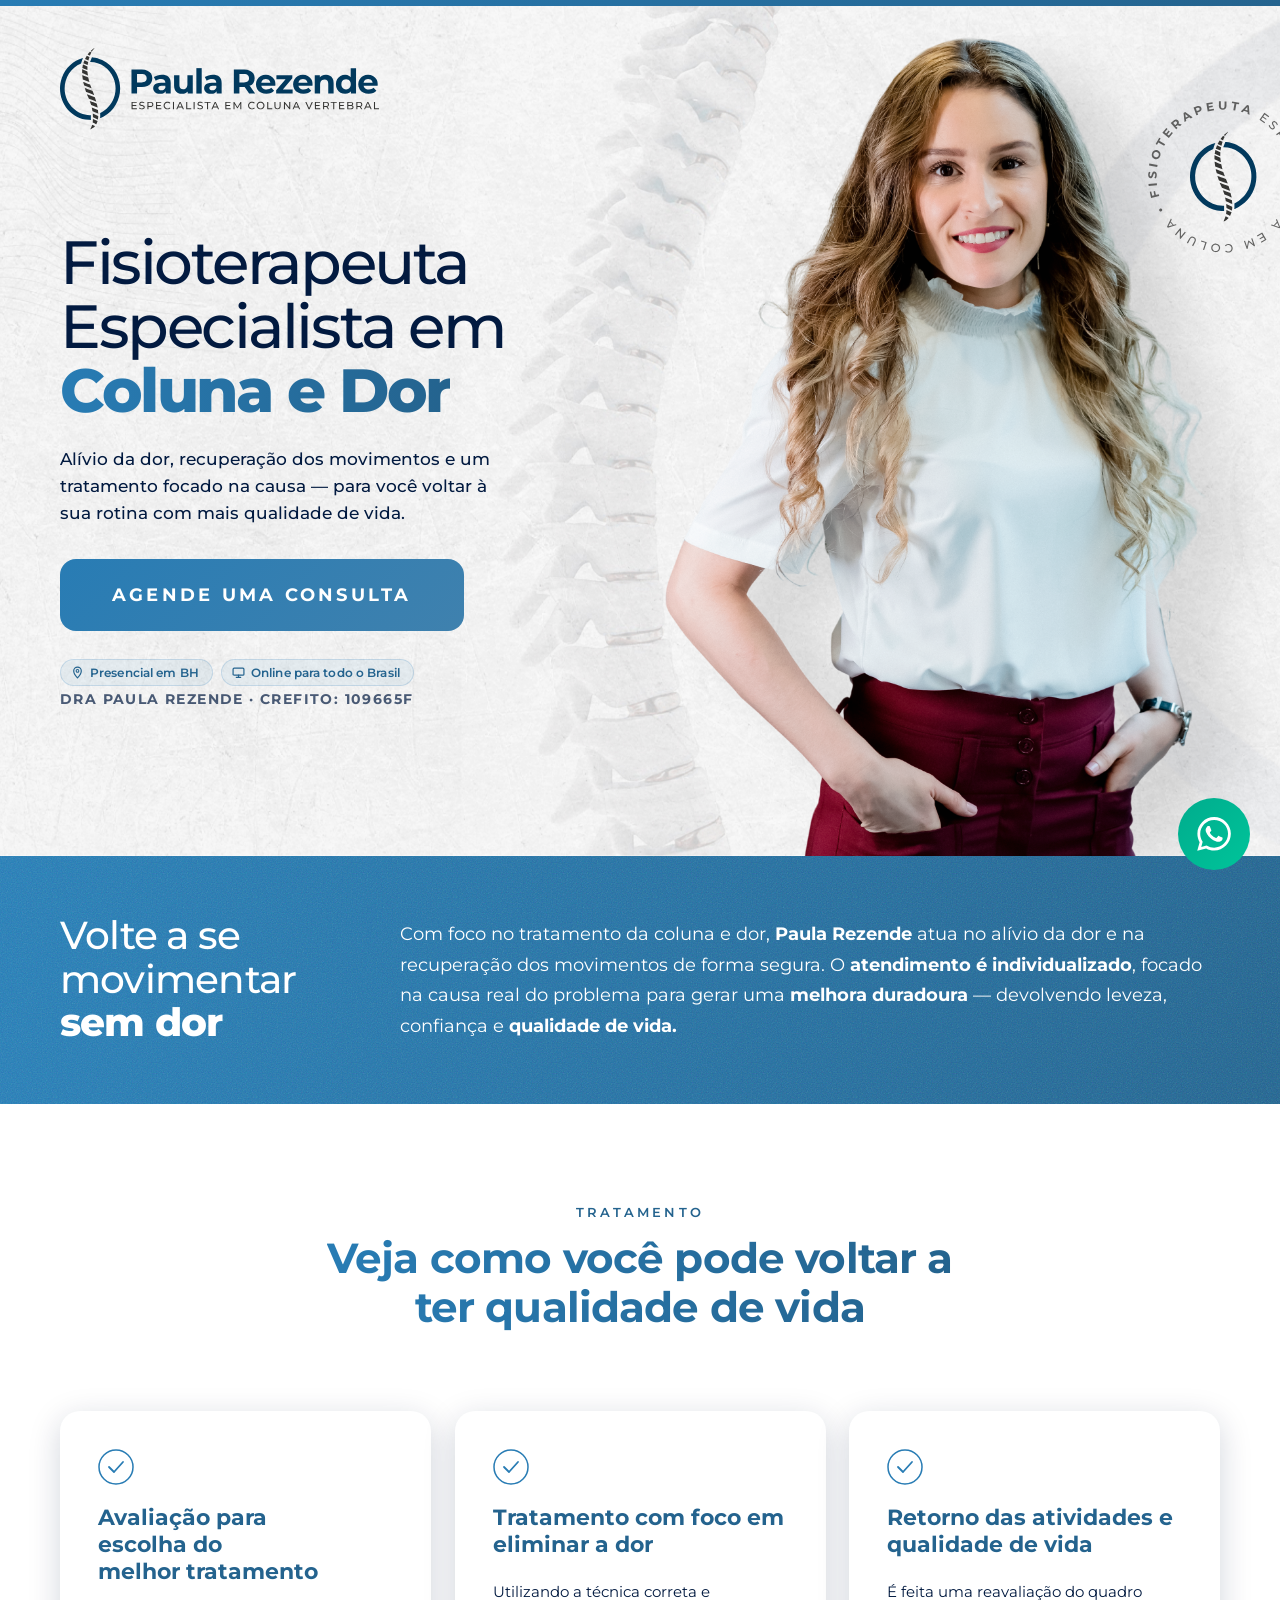
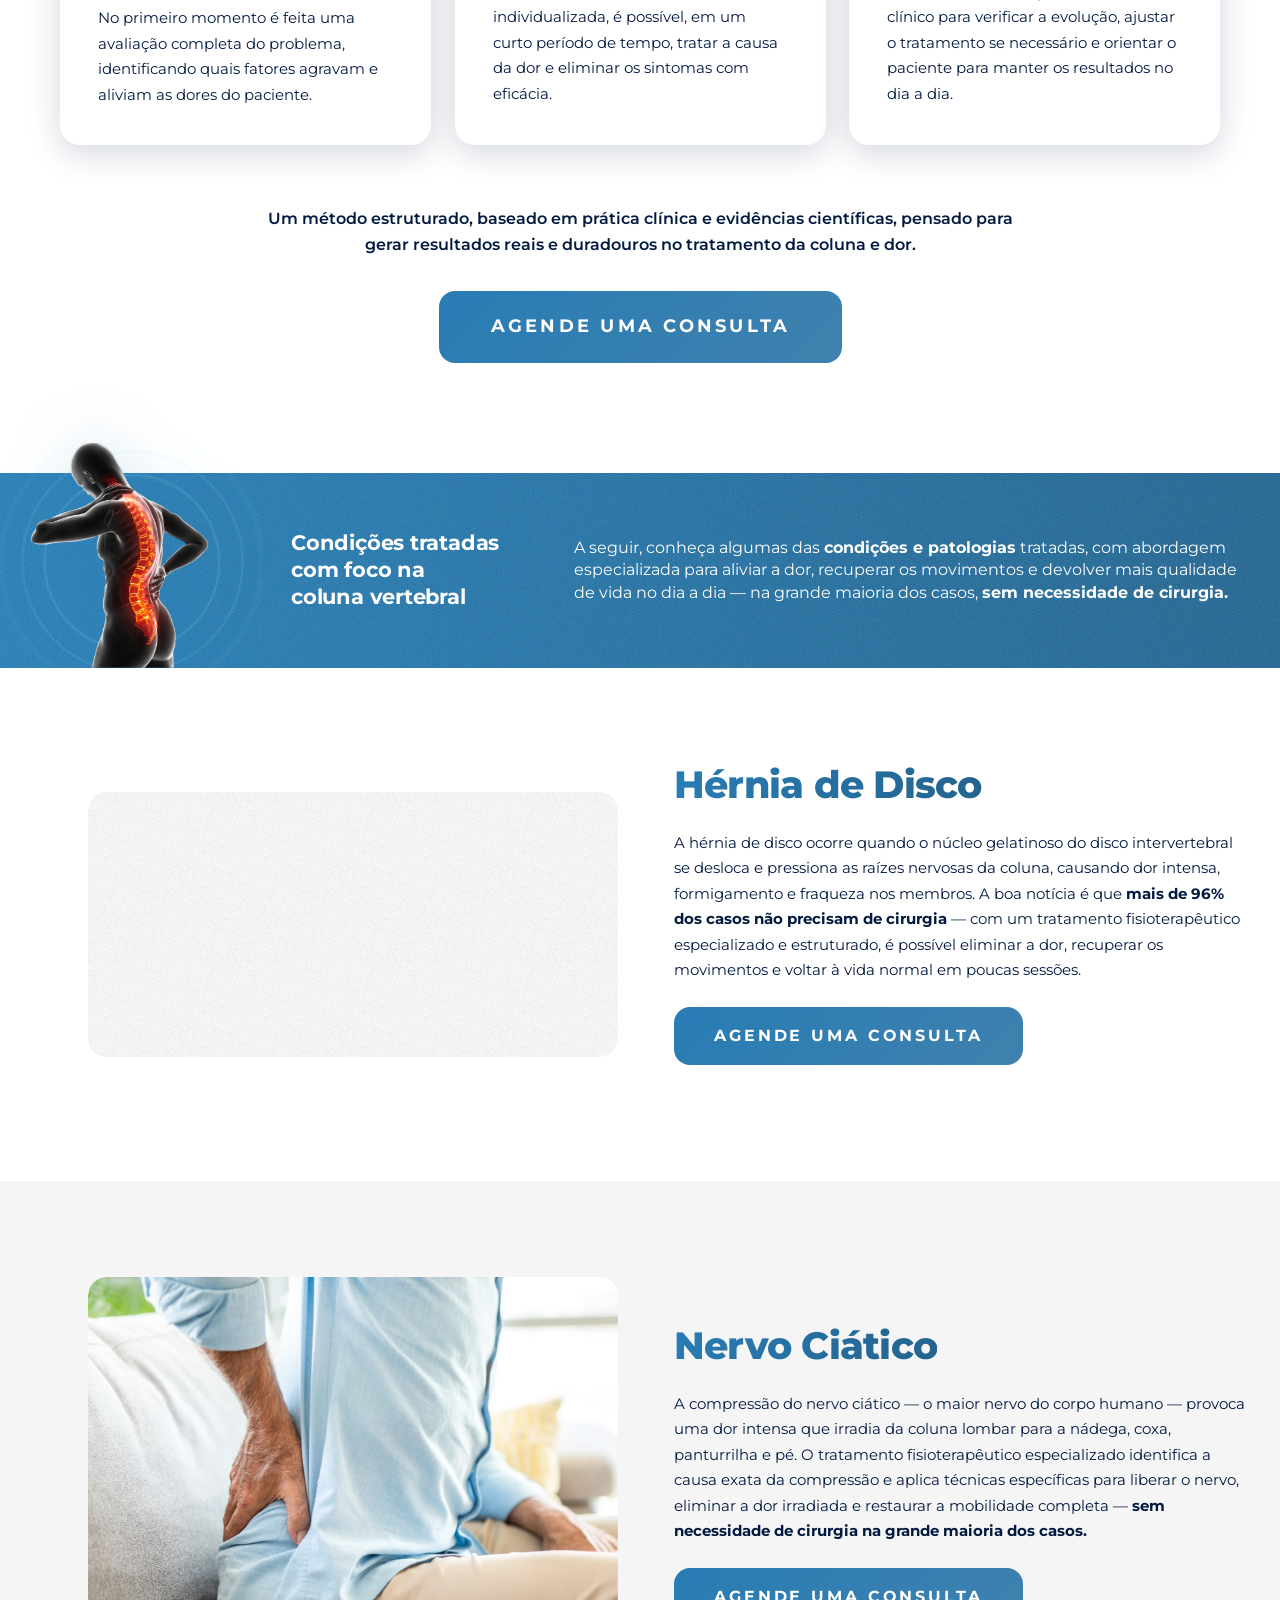
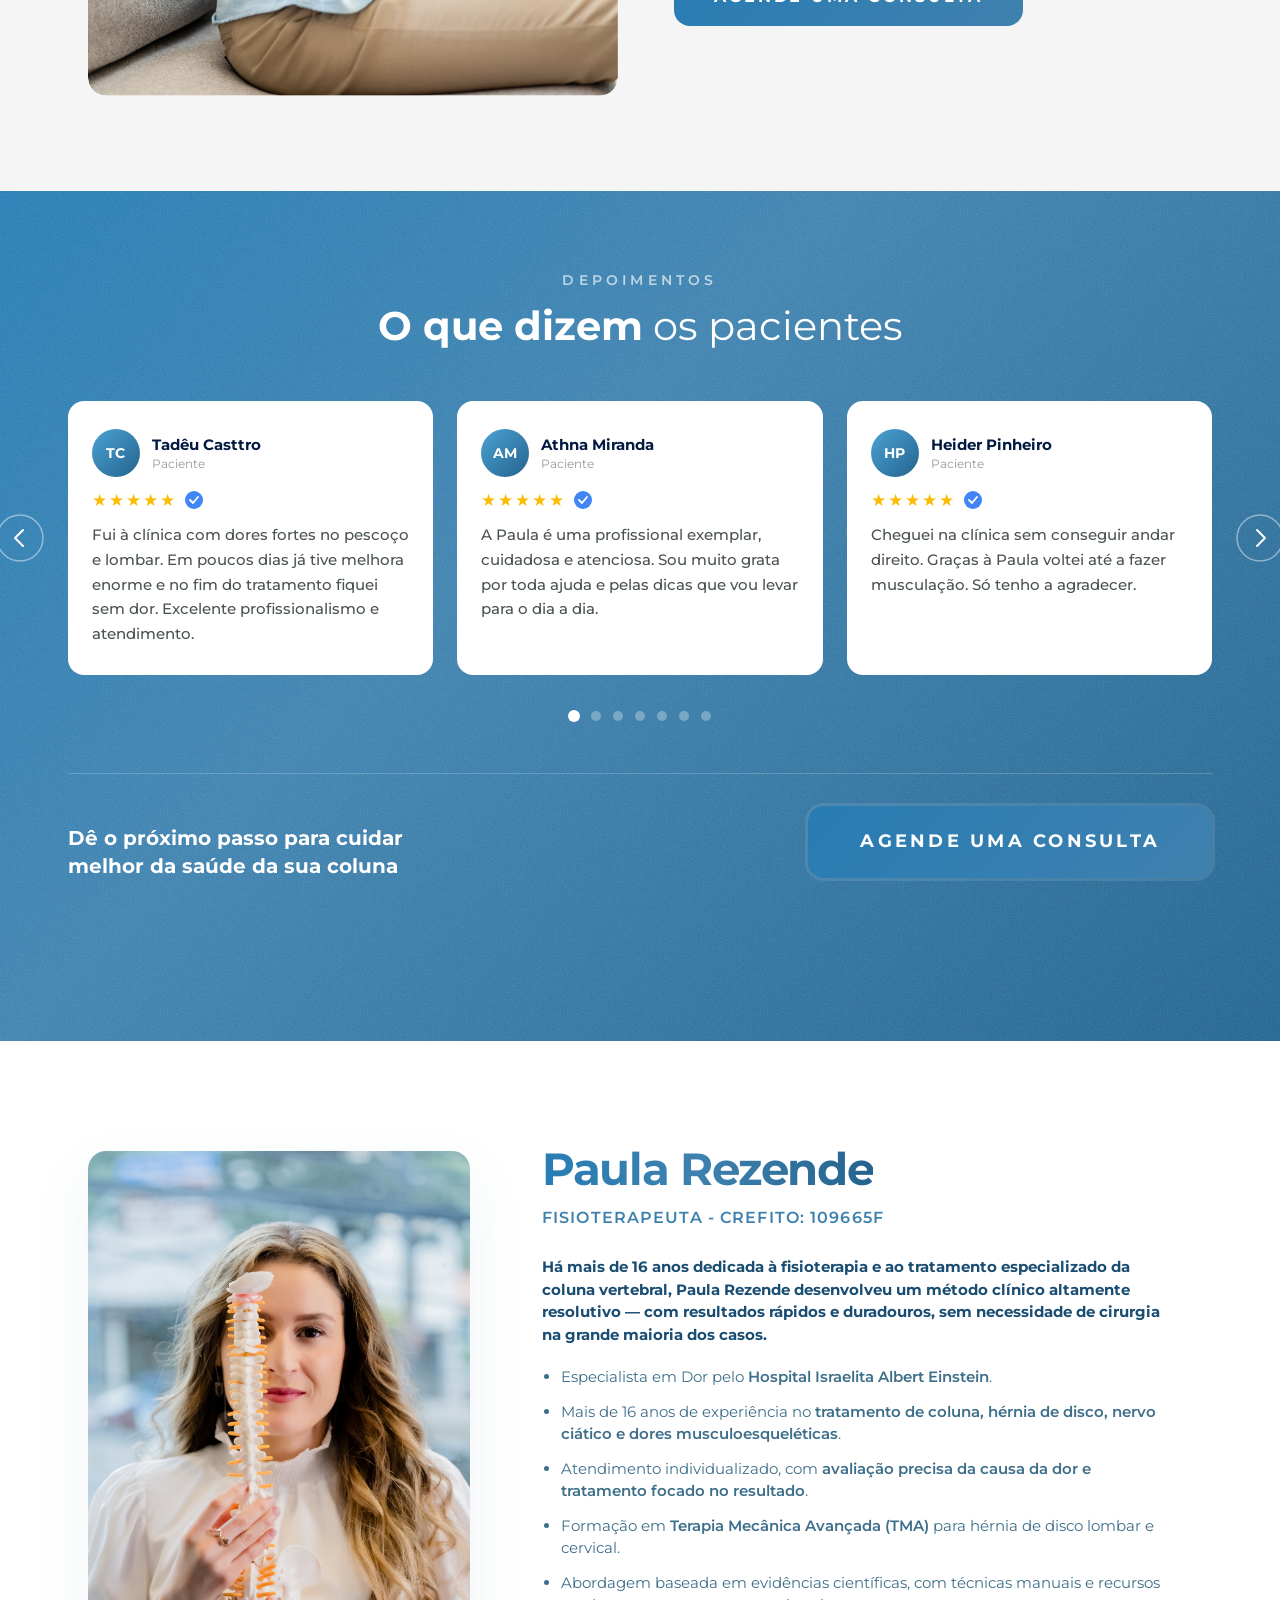
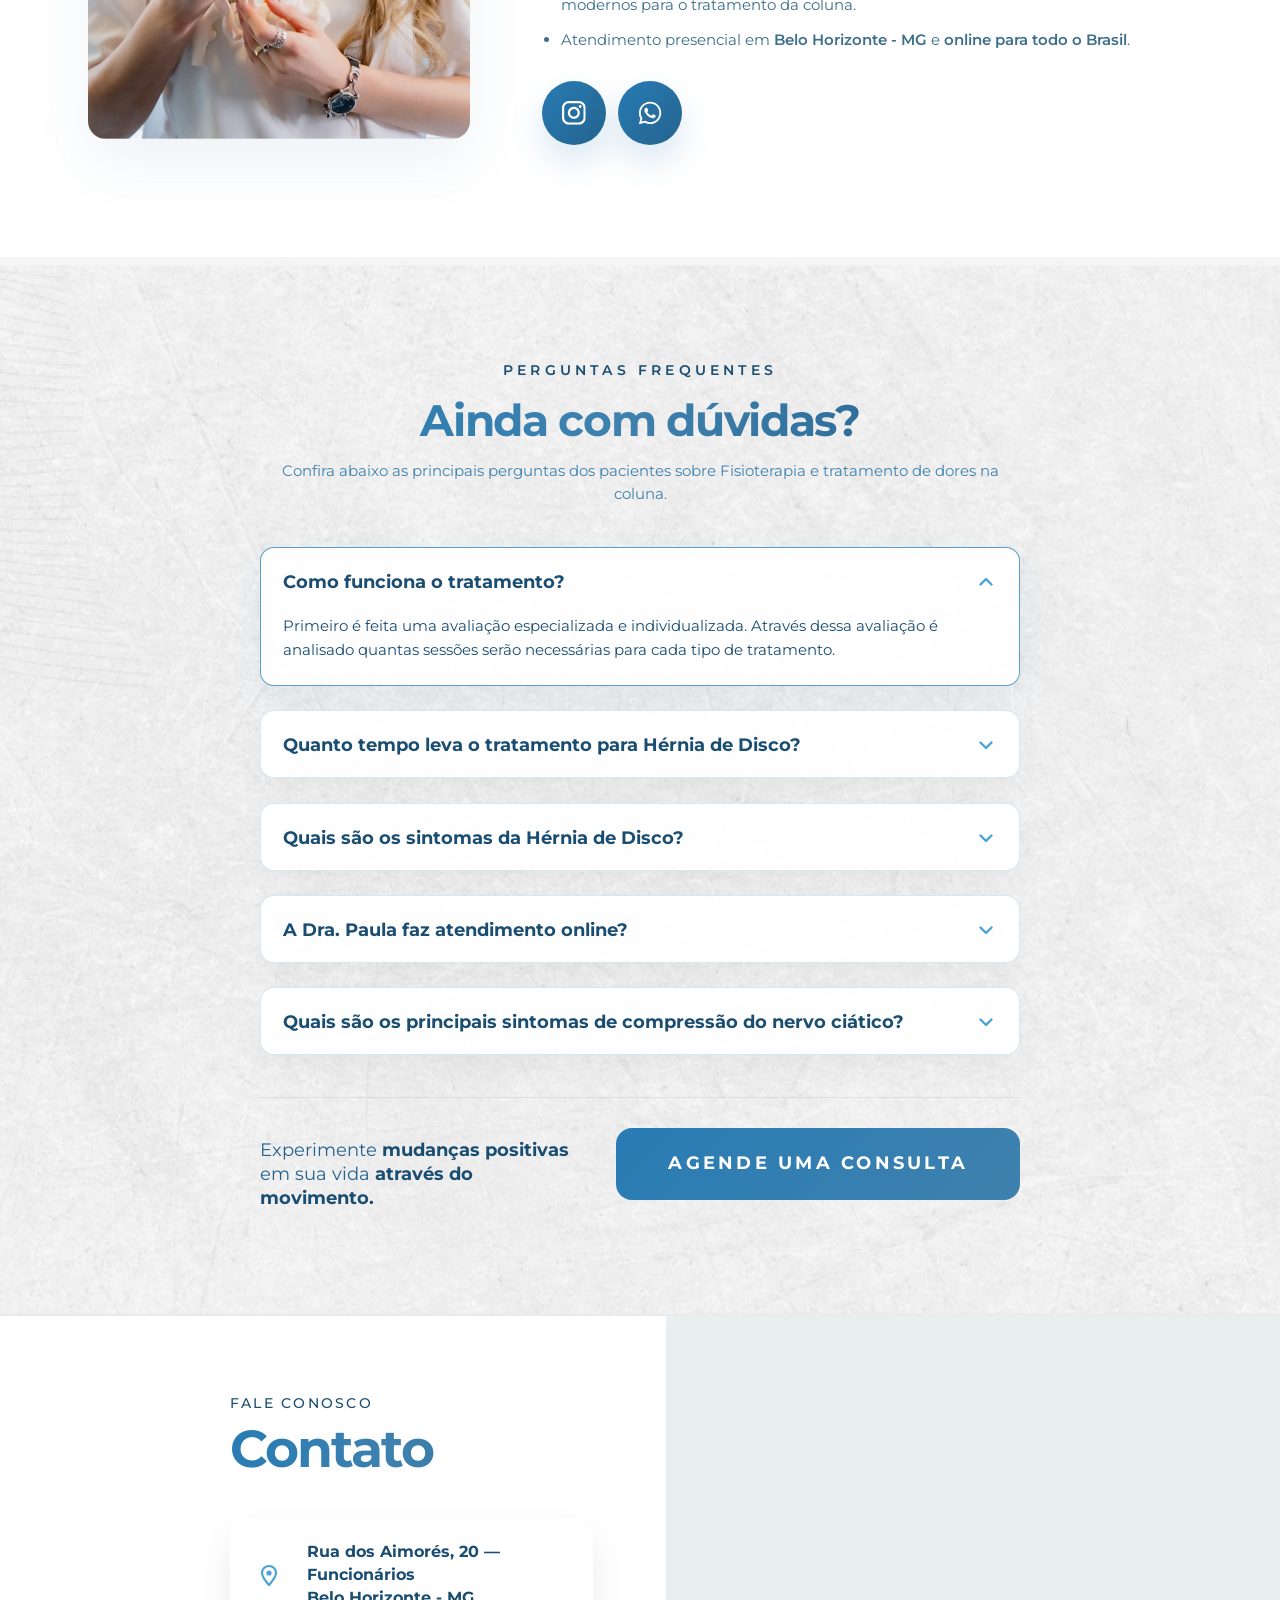
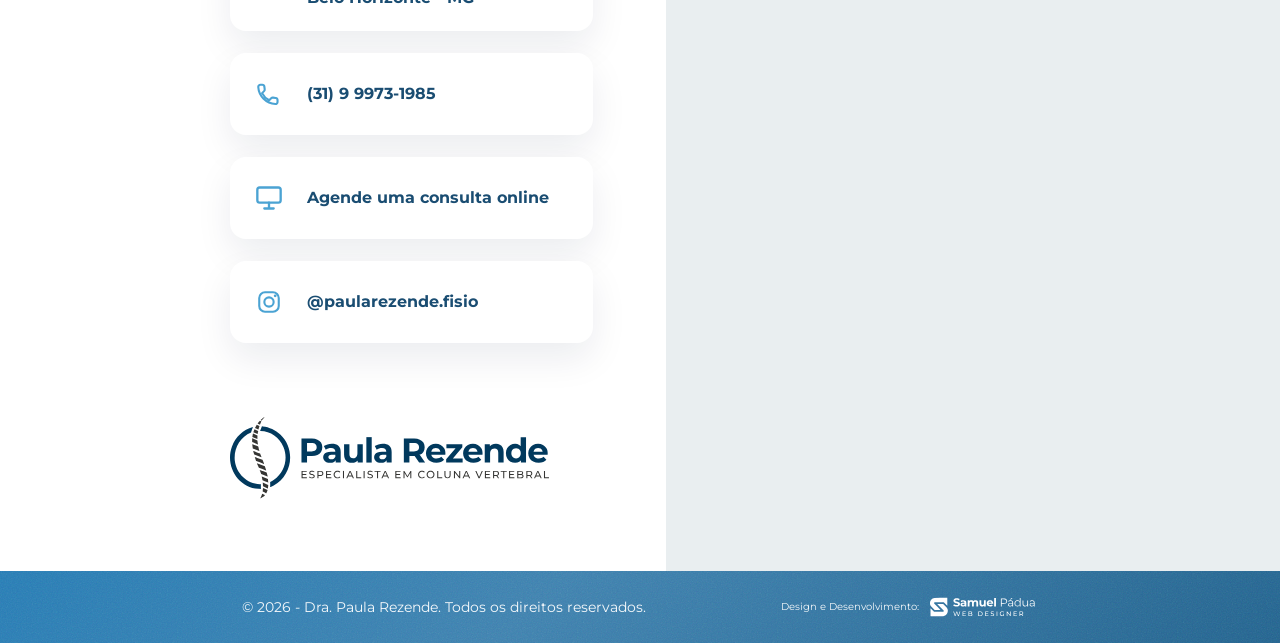
==== index.html @ fb28f723 "content: renomeia card de contato online Co-Authored-By: Claude Sonnet 4.6 <noreply@anthropic.com>" ====
<!DOCTYPE html>
<html lang="pt-BR">
<head>
  <meta charset="UTF-8">
  <meta name="viewport" content="width=device-width, initial-scale=1.0">
  <title>Fisioterapeuta em Belo Horizonte - MG | Especialista em Coluna e Dor</title>
  <meta name="description" content="Fisioterapeuta em Belo Horizonte - MG especializada no tratamento de coluna e dor. Atendimento individualizado para aliviar a dor, recuperar os movimentos e melhorar a qualidade de vida.">
  <meta name="robots" content="index,follow">
  <meta property="og:locale" content="pt_BR">
  <meta property="og:type" content="website">
  <meta property="og:site_name" content="Dra. Paula Rezende">
  <meta property="og:title" content="Dra. Paula Rezende — Fisioterapeuta especializada em Coluna e Dor em Belo Horizonte">
  <meta property="og:description" content="Fisioterapeuta em Belo Horizonte - MG especializada no tratamento de coluna e dor. Atendimento individualizado para aliviar a dor e recuperar os movimentos.">
  <meta name="twitter:card" content="summary_large_image">
  <meta name="twitter:title" content="Fisioterapeuta em Belo Horizonte - MG | Especialista em Coluna e Dor">
  <meta name="twitter:description" content="Fisioterapeuta em Belo Horizonte - MG especializada no tratamento de coluna e dor. Atendimento individualizado para aliviar a dor e recuperar os movimentos.">
  <script type="application/ld+json">
    {
      "@context": "https://schema.org",
      "@graph": [
        {
          "@type": "MedicalBusiness",
          "@id": "#business",
          "name": "Dra. Paula Rezende — Fisioterapia em Belo Horizonte",
          "telephone": "+55-31-9-9973-1985",
          "priceRange": "$$",
          "address": {
            "@type": "PostalAddress",
            "streetAddress": "Rua dos Aimorés, 20",
            "addressLocality": "Belo Horizonte",
            "addressRegion": "MG",
            "addressCountry": "BR"
          },
          "sameAs": [
            "https://www.instagram.com/paularezende.fisio/"
          ]
        },
        {
          "@type": "Physician",
          "@id": "#physician",
          "name": "Dra. Paula Rezende",
          "medicalSpecialty": "Physiotherapy",
          "description": "Fisioterapeuta em Belo Horizonte - MG especializada no tratamento de coluna e dor, hérnia de disco, nervo ciático e dores musculoesqueléticas.",
          "identifier": {
            "@type": "PropertyValue",
            "propertyID": "CREFITO",
            "value": "109665F"
          },
          "worksFor": {
            "@id": "#business"
          }
        },
        {
          "@type": "FAQPage",
          "@id": "#faq",
          "mainEntity": [
            {
              "@type": "Question",
              "name": "Hérnia de disco precisa de cirurgia?",
              "acceptedAnswer": {
                "@type": "Answer",
                "text": "A grande maioria dos casos de hérnia de disco pode ser tratada com fisioterapia especializada e exercícios ativos, devolvendo funcionalidade e qualidade de vida."
              }
            },
            {
              "@type": "Question",
              "name": "Quanto tempo leva o tratamento de Fisioterapia?",
              "acceptedAnswer": {
                "@type": "Answer",
                "text": "O tempo varia de acordo com a intensidade da dor, o tempo de evolução do problema e a resposta individual de cada paciente. Em muitos casos, já nas primeiras sessões é possível notar melhora dos sintomas e dos movimentos."
              }
            },
            {
              "@type": "Question",
              "name": "A fisioterapia tem respaldo científico?",
              "acceptedAnswer": {
                "@type": "Answer",
                "text": "Sim. A fisioterapia é uma profissão de saúde regulamentada e reconhecida pelo Conselho Federal de Fisioterapia e Terapia Ocupacional (COFFITO), com ampla base científica para o tratamento de dores musculoesqueléticas, especialmente da coluna vertebral."
              }
            }
          ]
        }
      ]
    }
  </script>
  <link rel="icon" type="image/svg+xml" href="stamp-iso.svg">
  <link rel="preconnect" href="https://fonts.googleapis.com">
  <link rel="preconnect" href="https://fonts.gstatic.com" crossorigin>
  <link href="https://fonts.googleapis.com/css2?family=Montserrat:wght@400;500;600;700;800&display=swap" rel="stylesheet">
  <link rel="stylesheet" href="style.css">
</head>
<body>

  <!-- Borda superior gradiente -->
  <div class="top-bar"></div>

  <!-- ======================== HERO ======================== -->
  <section class="hero">
    <div class="hero-bg"></div>

    <div class="hero-inner">
      <!-- Logo -->
      <header class="hero-header">
        <img src="logo.svg" class="logo" alt="Dra. Paula Rezende Fisioterapeuta">
      </header>

      <!-- Conteúdo principal -->
      <div class="hero-content">

        <!-- Coluna esquerda: texto + CTA -->
        <div class="hero-left">
          <h1>
            Fisioterapeuta<br>
            Especialista em<br>
            <span class="gradient-text">Coluna e Dor</span>
          </h1>

          <p class="subtext">
            Alívio da dor, recuperação dos movimentos e um tratamento focado na causa — para você voltar à sua rotina com mais qualidade de vida.
          </p>

          <a href="https://wa.me/5531999731985" class="btn-cta" target="_blank" rel="noopener">
            Agende uma Consulta
          </a>

          <div class="hero-online-tag">
            <span class="hero-online-pill">
              <svg width="13" height="13" viewBox="0 0 24 24" fill="none" aria-hidden="true"><path d="M12 2C8.13 2 5 5.13 5 9c0 5.25 7 13 7 13s7-7.75 7-13c0-3.87-3.13-7-7-7z" stroke="currentColor" stroke-width="2.2" stroke-linejoin="round"/><circle cx="12" cy="9" r="2.5" stroke="currentColor" stroke-width="2"/></svg>
              Presencial em BH
            </span>
            <span class="hero-online-pill">
              <svg width="13" height="13" viewBox="0 0 24 24" fill="none" aria-hidden="true"><rect x="2" y="4" width="20" height="13" rx="2" stroke="currentColor" stroke-width="2.2"/><path d="M8 21h8M12 17v4" stroke="currentColor" stroke-width="2.2" stroke-linecap="round"/></svg>
              Online para todo o Brasil
            </span>
          </div>

          <p class="crefito">DRA PAULA REZENDE &middot; CREFITO: 109665F</p>
        </div>

        <!-- Coluna direita: foto -->
        <div class="hero-right">
          <div class="stamp-wrapper">
            <img src="stamp-txt.svg" class="stamp-txt" alt="">
            <img src="stamp-iso.svg" class="stamp-iso" alt="">
          </div>
          <img src="drapaula.png" class="doctor-img" alt="Dra. Paula Rezende">
        </div>

      </div>
    </div>
  </section>
  <!-- ======================== /HERO ======================== -->

  <!-- ======================== INTRO BLOCK ======================== -->
  <section class="intro-block">
    <div class="intro-inner">

      <div class="intro-left">
        <h2>Volte a se movimentar <strong>sem dor</strong></h2>
      </div>

      <div class="intro-right">
        <p>
          Com foco no tratamento da coluna e dor, <strong>Paula Rezende</strong> atua no alívio da dor e na recuperação dos movimentos de forma segura. O <strong>atendimento é individualizado</strong>, focado na causa real do problema para gerar uma <strong>melhora duradoura</strong> — devolvendo leveza, confiança e <strong>qualidade de vida.</strong>
        </p>
      </div>

    </div>
  </section>
  <!-- ======================== /INTRO BLOCK ======================== -->

  <!-- ======================== TREATMENT BLOCK ======================== -->
  <section class="treatment-block">
    <div class="treatment-inner">

      <div class="treatment-header">
        <span class="tagline">Tratamento</span>
        <h2 class="treatment-title">Veja como você pode voltar a<br>ter qualidade de vida</h2>
      </div>

      <div class="cards-grid">

        <div class="card">
          <div class="card-icon">
            <svg width="36" height="36" viewBox="0 0 36 36" fill="none" xmlns="http://www.w3.org/2000/svg">
              <circle cx="18" cy="18" r="17" stroke="#287CB4" stroke-width="1.5"/>
              <path d="M11 18l5 5 9-10" stroke="#287CB4" stroke-width="1.8" stroke-linecap="round" stroke-linejoin="round"/>
            </svg>
          </div>
          <h3>Avaliação para escolha do<br>melhor tratamento</h3>
          <p>No primeiro momento é feita uma avaliação completa do problema, identificando quais fatores agravam e aliviam as dores do paciente.</p>
        </div>

        <div class="card">
          <div class="card-icon">
            <svg width="36" height="36" viewBox="0 0 36 36" fill="none" xmlns="http://www.w3.org/2000/svg">
              <circle cx="18" cy="18" r="17" stroke="#287CB4" stroke-width="1.5"/>
              <path d="M11 18l5 5 9-10" stroke="#287CB4" stroke-width="1.8" stroke-linecap="round" stroke-linejoin="round"/>
            </svg>
          </div>
          <h3>Tratamento com foco em<br>eliminar a dor</h3>
          <p>Utilizando a técnica correta e individualizada, é possível, em um curto período de tempo, tratar a causa da dor e eliminar os sintomas com eficácia.</p>
        </div>

        <div class="card">
          <div class="card-icon">
            <svg width="36" height="36" viewBox="0 0 36 36" fill="none" xmlns="http://www.w3.org/2000/svg">
              <circle cx="18" cy="18" r="17" stroke="#287CB4" stroke-width="1.5"/>
              <path d="M11 18l5 5 9-10" stroke="#287CB4" stroke-width="1.8" stroke-linecap="round" stroke-linejoin="round"/>
            </svg>
          </div>
          <h3>Retorno das atividades e<br>qualidade de vida</h3>
          <p>É feita uma reavaliação do quadro clínico para verificar a evolução, ajustar o tratamento se necessário e orientar o paciente para manter os resultados no dia a dia.</p>
        </div>

      </div>

      <div class="treatment-footer">
        <p>Um método estruturado, baseado em prática clínica e evidências científicas, pensado para<br>gerar resultados reais e duradouros no tratamento da coluna e dor.</p>
        <a href="https://wa.me/5531999731985" class="btn-cta btn-cta--center" target="_blank" rel="noopener">
          Agende uma Consulta
        </a>
      </div>

    </div>
  </section>
  <!-- ======================== /TREATMENT BLOCK ======================== -->

  <!-- ======================== PROBLEMS BLOCK ======================== -->
  <section class="problems-block">
    <div class="problems-grain"></div>

    <div class="problems-inner">
      <div class="problems-img-col">
        <img src="img1.png" class="problems-img" alt="Coluna vertebral com dor">
      </div>

      <h2 class="problems-headline">Condições tratadas<br>com foco na<br>coluna vertebral</h2>

      <p class="problems-body">A seguir, conheça algumas das <strong>condições e patologias</strong> tratadas, com abordagem especializada para aliviar a dor, recuperar os movimentos e devolver mais qualidade de vida no dia a dia — na grande maioria dos casos, <strong>sem necessidade de cirurgia.</strong></p>
    </div>
  </section>
  <!-- ======================== /PROBLEMS BLOCK ======================== -->

  <!-- ======================== HÉRNIA DE DISCO BLOCK ======================== -->
  <section class="condition-block">
    <div class="condition-inner">

      <div class="condition-media condition-media--video">
        <video autoplay muted loop playsinline>
          <source src="hernia.mp4" type="video/mp4">
        </video>
      </div>

      <div class="condition-text">
        <h2 class="condition-title"><strong>Hérnia de Disco</strong></h2>
        <p class="condition-body">A hérnia de disco ocorre quando o núcleo gelatinoso do disco intervertebral se desloca e pressiona as raízes nervosas da coluna, causando dor intensa, formigamento e fraqueza nos membros. A boa notícia é que <strong>mais de 96% dos casos não precisam de cirurgia</strong> — com um tratamento fisioterapêutico especializado e estruturado, é possível eliminar a dor, recuperar os movimentos e voltar à vida normal em poucas sessões.</p>
        <a href="https://wa.me/5531999731985" class="btn-cta" target="_blank" rel="noopener">
          Agende uma Consulta
        </a>
      </div>

    </div>
  </section>
  <!-- ======================== /HÉRNIA DE DISCO BLOCK ======================== -->

  <!-- ======================== NERVO CIÁTICO BLOCK ======================== -->
  <section class="condition-block condition-block--gray">
    <div class="condition-inner">

      <div class="condition-media">
        <img src="ciatico.jpg" class="condition-img" alt="Dor no nervo ciático">
      </div>

      <div class="condition-text">
        <h2 class="condition-title"><strong>Nervo Ciático</strong></h2>
        <p class="condition-body">A compressão do nervo ciático — o maior nervo do corpo humano — provoca uma dor intensa que irradia da coluna lombar para a nádega, coxa, panturrilha e pé. O tratamento fisioterapêutico especializado identifica a causa exata da compressão e aplica técnicas específicas para liberar o nervo, eliminar a dor irradiada e restaurar a mobilidade completa — <strong>sem necessidade de cirurgia na grande maioria dos casos.</strong></p>
        <a href="https://wa.me/5531999731985" class="btn-cta" target="_blank" rel="noopener">
          Agende uma Consulta
        </a>
      </div>

    </div>
  </section>
  <!-- ======================== /NERVO CIÁTICO BLOCK ======================== -->

  <!-- ======================== REVIEWS BLOCK ======================== -->
  <section class="reviews-block">
    <div class="reviews-grain"></div>
    <div class="reviews-inner">

      <div class="reviews-header">
        <span class="reviews-tagline">Depoimentos</span>
        <h2 class="reviews-title"><strong>O que dizem</strong> os pacientes</h2>
      </div>

      <div class="reviews-carousel">
        <button class="carousel-btn carousel-btn--prev" aria-label="Anterior">
          <svg width="48" height="48" viewBox="0 0 48 48" fill="none" xmlns="http://www.w3.org/2000/svg">
            <circle cx="24" cy="24" r="23" stroke="rgba(255,255,255,0.45)" stroke-width="1.5"/>
            <path d="M27 16l-8 8 8 8" stroke="white" stroke-width="2" stroke-linecap="round" stroke-linejoin="round"/>
          </svg>
        </button>

        <div class="carousel-viewport">
          <div class="reviews-track">

            <div class="review-card">
              <div class="rc-header">
                <div class="rc-avatar">TC</div>
                <div class="rc-info">
                  <strong class="rc-name">Tadêu Casttro</strong>
                  <span class="rc-count">Paciente</span>
                </div>
              </div>
              <div class="rc-stars">
                <span class="rc-stars-icons">★★★★★</span>
                <span class="rc-badge"><svg width="10" height="8" viewBox="0 0 10 8" fill="none"><path d="M1 4l3 3 5-6" stroke="white" stroke-width="1.8" stroke-linecap="round" stroke-linejoin="round"/></svg></span>
              </div>
              <p class="rc-text">Fui à clínica com dores fortes no pescoço e lombar. Em poucos dias já tive melhora enorme e no fim do tratamento fiquei sem dor. Excelente profissionalismo e atendimento.</p>
            </div>

            <div class="review-card">
              <div class="rc-header">
                <div class="rc-avatar">AM</div>
                <div class="rc-info">
                  <strong class="rc-name">Athna Miranda</strong>
                  <span class="rc-count">Paciente</span>
                </div>
              </div>
              <div class="rc-stars">
                <span class="rc-stars-icons">★★★★★</span>
                <span class="rc-badge"><svg width="10" height="8" viewBox="0 0 10 8" fill="none"><path d="M1 4l3 3 5-6" stroke="white" stroke-width="1.8" stroke-linecap="round" stroke-linejoin="round"/></svg></span>
              </div>
              <p class="rc-text">A Paula é uma profissional exemplar, cuidadosa e atenciosa. Sou muito grata por toda ajuda e pelas dicas que vou levar para o dia a dia.</p>
            </div>

            <div class="review-card">
              <div class="rc-header">
                <div class="rc-avatar">HP</div>
                <div class="rc-info">
                  <strong class="rc-name">Heider Pinheiro</strong>
                  <span class="rc-count">Paciente</span>
                </div>
              </div>
              <div class="rc-stars">
                <span class="rc-stars-icons">★★★★★</span>
                <span class="rc-badge"><svg width="10" height="8" viewBox="0 0 10 8" fill="none"><path d="M1 4l3 3 5-6" stroke="white" stroke-width="1.8" stroke-linecap="round" stroke-linejoin="round"/></svg></span>
              </div>
              <p class="rc-text">Cheguei na clínica sem conseguir andar direito. Graças à Paula voltei até a fazer musculação. Só tenho a agradecer.</p>
            </div>

            <div class="review-card">
              <div class="rc-header">
                <div class="rc-avatar">GG</div>
                <div class="rc-info">
                  <strong class="rc-name">Gustavo Generoso</strong>
                  <span class="rc-count">Paciente</span>
                </div>
              </div>
              <div class="rc-stars">
                <span class="rc-stars-icons">★★★★★</span>
                <span class="rc-badge"><svg width="10" height="8" viewBox="0 0 10 8" fill="none"><path d="M1 4l3 3 5-6" stroke="white" stroke-width="1.8" stroke-linecap="round" stroke-linejoin="round"/></svg></span>
              </div>
              <p class="rc-text">Atendimento super acolhedor e profissionais capacitados. A Paula me ajudou muito quando travei a cervical. Indico de olhos fechados.</p>
            </div>

            <div class="review-card">
              <div class="rc-header">
                <div class="rc-avatar">MS</div>
                <div class="rc-info">
                  <strong class="rc-name">Marcela Swerts</strong>
                  <span class="rc-count">Paciente</span>
                </div>
              </div>
              <div class="rc-stars">
                <span class="rc-stars-icons">★★★★★</span>
                <span class="rc-badge"><svg width="10" height="8" viewBox="0 0 10 8" fill="none"><path d="M1 4l3 3 5-6" stroke="white" stroke-width="1.8" stroke-linecap="round" stroke-linejoin="round"/></svg></span>
              </div>
              <p class="rc-text">Atendimento excelente, clínica equipada e especializada no atendimento para coluna!</p>
            </div>

            <div class="review-card">
              <div class="rc-header">
                <div class="rc-avatar">CB</div>
                <div class="rc-info">
                  <strong class="rc-name">Clarice Borges Matos</strong>
                  <span class="rc-count">Paciente</span>
                </div>
              </div>
              <div class="rc-stars">
                <span class="rc-stars-icons">★★★★★</span>
                <span class="rc-badge"><svg width="10" height="8" viewBox="0 0 10 8" fill="none"><path d="M1 4l3 3 5-6" stroke="white" stroke-width="1.8" stroke-linecap="round" stroke-linejoin="round"/></svg></span>
              </div>
              <p class="rc-text">O Mova Pilates é sensacional! Estrutura impecável e profissionais muito atenciosos e competentes. Recomendo de olhos fechados.</p>
            </div>

            <div class="review-card">
              <div class="rc-header">
                <div class="rc-avatar">SF</div>
                <div class="rc-info">
                  <strong class="rc-name">Sálvio Franco</strong>
                  <span class="rc-count">Paciente</span>
                </div>
              </div>
              <div class="rc-stars">
                <span class="rc-stars-icons">★★★★★</span>
                <span class="rc-badge"><svg width="10" height="8" viewBox="0 0 10 8" fill="none"><path d="M1 4l3 3 5-6" stroke="white" stroke-width="1.8" stroke-linecap="round" stroke-linejoin="round"/></svg></span>
              </div>
              <p class="rc-text">Cheguei lá depois de uma crise aguda de lombalgia e mal conseguia andar. Com duas semanas já estava sem dor.</p>
            </div>

            <div class="review-card">
              <div class="rc-header">
                <div class="rc-avatar">LC</div>
                <div class="rc-info">
                  <strong class="rc-name">Luiza Clara</strong>
                  <span class="rc-count">Paciente</span>
                </div>
              </div>
              <div class="rc-stars">
                <span class="rc-stars-icons">★★★★★</span>
                <span class="rc-badge"><svg width="10" height="8" viewBox="0 0 10 8" fill="none"><path d="M1 4l3 3 5-6" stroke="white" stroke-width="1.8" stroke-linecap="round" stroke-linejoin="round"/></svg></span>
              </div>
              <p class="rc-text">Fui prontamente atendida e já na primeira consulta me senti melhor. As dores diminuíram muito seguindo os exercícios recomendados.</p>
            </div>

            <div class="review-card">
              <div class="rc-header">
                <div class="rc-avatar">SA</div>
                <div class="rc-info">
                  <strong class="rc-name">Silmane Alves</strong>
                  <span class="rc-count">Paciente</span>
                </div>
              </div>
              <div class="rc-stars">
                <span class="rc-stars-icons">★★★★★</span>
                <span class="rc-badge"><svg width="10" height="8" viewBox="0 0 10 8" fill="none"><path d="M1 4l3 3 5-6" stroke="white" stroke-width="1.8" stroke-linecap="round" stroke-linejoin="round"/></svg></span>
              </div>
              <p class="rc-text">Excelente profissional e atendimento de qualidade. Tive melhora significativa da dor no nervo ciático. Muito obrigada Paula!</p>
            </div>

            <div class="review-card">
              <div class="rc-header">
                <div class="rc-avatar">RB</div>
                <div class="rc-info">
                  <strong class="rc-name">Rômulo Barros Pinheiro</strong>
                  <span class="rc-count">Paciente</span>
                </div>
              </div>
              <div class="rc-stars">
                <span class="rc-stars-icons">★★★★★</span>
                <span class="rc-badge"><svg width="10" height="8" viewBox="0 0 10 8" fill="none"><path d="M1 4l3 3 5-6" stroke="white" stroke-width="1.8" stroke-linecap="round" stroke-linejoin="round"/></svg></span>
              </div>
              <p class="rc-text">Em apenas três sessões com a Paula deixei de sentir dores na cervical e no braço. Profissional extremamente dedicada e técnica.</p>
            </div>

            <div class="review-card">
              <div class="rc-header">
                <div class="rc-avatar">MD</div>
                <div class="rc-info">
                  <strong class="rc-name">Marcelo de Sousa Dias Santos</strong>
                  <span class="rc-count">Paciente</span>
                </div>
              </div>
              <div class="rc-stars">
                <span class="rc-stars-icons">★★★★★</span>
                <span class="rc-badge"><svg width="10" height="8" viewBox="0 0 10 8" fill="none"><path d="M1 4l3 3 5-6" stroke="white" stroke-width="1.8" stroke-linecap="round" stroke-linejoin="round"/></svg></span>
              </div>
              <p class="rc-text">Após meses de dores e indicação de possível cirurgia, tive alta totalmente sem dores após algumas sessões. Recomendo fortemente.</p>
            </div>

            <div class="review-card">
              <div class="rc-header">
                <div class="rc-avatar">DK</div>
                <div class="rc-info">
                  <strong class="rc-name">Daniela Kapitizky de Mendonça</strong>
                  <span class="rc-count">Paciente</span>
                </div>
              </div>
              <div class="rc-stars">
                <span class="rc-stars-icons">★★★★★</span>
                <span class="rc-badge"><svg width="10" height="8" viewBox="0 0 10 8" fill="none"><path d="M1 4l3 3 5-6" stroke="white" stroke-width="1.8" stroke-linecap="round" stroke-linejoin="round"/></svg></span>
              </div>
              <p class="rc-text">Sou aluna há quase 9 anos e sempre fui tratada com muita atenção e carinho. Profissionais excelentes e aulas focadas nos objetivos pessoais.</p>
            </div>

            <div class="review-card">
              <div class="rc-header">
                <div class="rc-avatar">NM</div>
                <div class="rc-info">
                  <strong class="rc-name">Nina de Melo</strong>
                  <span class="rc-count">Paciente</span>
                </div>
              </div>
              <div class="rc-stars">
                <span class="rc-stars-icons">★★★★★</span>
                <span class="rc-badge"><svg width="10" height="8" viewBox="0 0 10 8" fill="none"><path d="M1 4l3 3 5-6" stroke="white" stroke-width="1.8" stroke-linecap="round" stroke-linejoin="round"/></svg></span>
              </div>
              <p class="rc-text">Espaço agradável e profissionais atentos às necessidades dos alunos. Recomendo muito para quem busca um trabalho sério e acolhedor.</p>
            </div>

            <div class="review-card">
              <div class="rc-header">
                <div class="rc-avatar">MN</div>
                <div class="rc-info">
                  <strong class="rc-name">Márcia Nagem</strong>
                  <span class="rc-count">Paciente</span>
                </div>
              </div>
              <div class="rc-stars">
                <span class="rc-stars-icons">★★★★★</span>
                <span class="rc-badge"><svg width="10" height="8" viewBox="0 0 10 8" fill="none"><path d="M1 4l3 3 5-6" stroke="white" stroke-width="1.8" stroke-linecap="round" stroke-linejoin="round"/></svg></span>
              </div>
              <p class="rc-text">Ambiente ótimo, aparelhos excelentes e aulas variadas. Ótima assistência das fisioterapeutas. Recomendo!</p>
            </div>

            <div class="review-card">
              <div class="rc-header">
                <div class="rc-avatar">GT</div>
                <div class="rc-info">
                  <strong class="rc-name">Guilherme Torres</strong>
                  <span class="rc-count">Paciente</span>
                </div>
              </div>
              <div class="rc-stars">
                <span class="rc-stars-icons">★★★★★</span>
                <span class="rc-badge"><svg width="10" height="8" viewBox="0 0 10 8" fill="none"><path d="M1 4l3 3 5-6" stroke="white" stroke-width="1.8" stroke-linecap="round" stroke-linejoin="round"/></svg></span>
              </div>
              <p class="rc-text">Excelente estúdio de pilates, organizado, com ótimos aparelhos e professoras. Atendimento diferenciado. Super recomendo!</p>
            </div>

            <div class="review-card">
              <div class="rc-header">
                <div class="rc-avatar">LM</div>
                <div class="rc-info">
                  <strong class="rc-name">Lorena Miranda de Carvalho</strong>
                  <span class="rc-count">Paciente</span>
                </div>
              </div>
              <div class="rc-stars">
                <span class="rc-stars-icons">★★★★★</span>
                <span class="rc-badge"><svg width="10" height="8" viewBox="0 0 10 8" fill="none"><path d="M1 4l3 3 5-6" stroke="white" stroke-width="1.8" stroke-linecap="round" stroke-linejoin="round"/></svg></span>
              </div>
              <p class="rc-text">As aulas com a Paula têm me ajudado muito na consciência corporal e mobilidade. Ambiente acolhedor e ótimo atendimento.</p>
            </div>

            <div class="review-card">
              <div class="rc-header">
                <div class="rc-avatar">OR</div>
                <div class="rc-info">
                  <strong class="rc-name">Odete Rosa</strong>
                  <span class="rc-count">Paciente</span>
                </div>
              </div>
              <div class="rc-stars">
                <span class="rc-stars-icons">★★★★★</span>
                <span class="rc-badge"><svg width="10" height="8" viewBox="0 0 10 8" fill="none"><path d="M1 4l3 3 5-6" stroke="white" stroke-width="1.8" stroke-linecap="round" stroke-linejoin="round"/></svg></span>
              </div>
              <p class="rc-text">Cheguei com fortes dores lombares e em poucas sessões meu problema foi resolvido. Excelente atendimento da fisioterapeuta Paula.</p>
            </div>

            <div class="review-card">
              <div class="rc-header">
                <div class="rc-avatar">MT</div>
                <div class="rc-info">
                  <strong class="rc-name">Marco Tulio de Faria Almeida</strong>
                  <span class="rc-count">Paciente</span>
                </div>
              </div>
              <div class="rc-stars">
                <span class="rc-stars-icons">★★★★★</span>
                <span class="rc-badge"><svg width="10" height="8" viewBox="0 0 10 8" fill="none"><path d="M1 4l3 3 5-6" stroke="white" stroke-width="1.8" stroke-linecap="round" stroke-linejoin="round"/></svg></span>
              </div>
              <p class="rc-text">Fui muito bem atendido e o tratamento para coluna com a Paula foi bastante eficaz mesmo com poucas sessões.</p>
            </div>

            <div class="review-card">
              <div class="rc-header">
                <div class="rc-avatar">SS</div>
                <div class="rc-info">
                  <strong class="rc-name">Séfora Semíramis Sutil</strong>
                  <span class="rc-count">Paciente</span>
                </div>
              </div>
              <div class="rc-stars">
                <span class="rc-stars-icons">★★★★★</span>
                <span class="rc-badge"><svg width="10" height="8" viewBox="0 0 10 8" fill="none"><path d="M1 4l3 3 5-6" stroke="white" stroke-width="1.8" stroke-linecap="round" stroke-linejoin="round"/></svg></span>
              </div>
              <p class="rc-text">Tive um travamento na coluna resolvido em poucas sessões. Atendimento de ótima qualidade e profissionais experientes.</p>
            </div>

            <div class="review-card">
              <div class="rc-header">
                <div class="rc-avatar">JE</div>
                <div class="rc-info">
                  <strong class="rc-name">Jessica Evelyn</strong>
                  <span class="rc-count">Paciente</span>
                </div>
              </div>
              <div class="rc-stars">
                <span class="rc-stars-icons">★★★★★</span>
                <span class="rc-badge"><svg width="10" height="8" viewBox="0 0 10 8" fill="none"><path d="M1 4l3 3 5-6" stroke="white" stroke-width="1.8" stroke-linecap="round" stroke-linejoin="round"/></svg></span>
              </div>
              <p class="rc-text">Atendimento excelente, espaço climatizado, aulas dinâmicas e ótimos profissionais.</p>
            </div>

          </div>
        </div>

        <button class="carousel-btn carousel-btn--next" aria-label="Próximo">
          <svg width="48" height="48" viewBox="0 0 48 48" fill="none" xmlns="http://www.w3.org/2000/svg">
            <circle cx="24" cy="24" r="23" stroke="rgba(255,255,255,0.45)" stroke-width="1.5"/>
            <path d="M21 16l8 8-8 8" stroke="white" stroke-width="2" stroke-linecap="round" stroke-linejoin="round"/>
          </svg>
        </button>
      </div>

      <div class="reviews-pagination" aria-label="Navegação dos depoimentos"></div>

      <div class="reviews-footer">
        <div class="reviews-divider"></div>
        <div class="reviews-cta-row">
          <p class="reviews-cta-text">Dê o próximo passo para cuidar<br>melhor da saúde da sua coluna</p>
          <a href="https://wa.me/5531999731985" class="btn-cta" target="_blank" rel="noopener">
            Agende uma Consulta
          </a>
        </div>
      </div>

    </div>
  </section>
  <!-- ======================== /REVIEWS BLOCK ======================== -->

  <!-- ======================== PROFILE BLOCK ======================== -->
  <section class="profile-block">
    <div class="profile-inner">
      <div class="profile-media">
        <img src="profile.jpg" alt="Dra. Paula Rezende" class="profile-image">
      </div>

      <div class="profile-content">
        <h2 class="profile-title">Paula Rezende</h2>
        <p class="profile-meta">FISIOTERAPEUTA - CREFITO: 109665F</p>

        <div class="profile-body">
          <p><strong>Há mais de 16 anos dedicada à fisioterapia e ao tratamento especializado da coluna vertebral, Paula Rezende desenvolveu um método clínico altamente resolutivo — com resultados rápidos e duradouros, sem necessidade de cirurgia na grande maioria dos casos.</strong></p>

          <ul>
            <li>Especialista em Dor pelo <span style="font-weight:600">Hospital Israelita Albert Einstein</span>.</li>
            <li>Mais de 16 anos de experiência no <span style="font-weight:600">tratamento de coluna, hérnia de disco, nervo ciático e dores musculoesqueléticas</span>.</li>
            <li>Atendimento individualizado, com <span style="font-weight:600">avaliação precisa da causa da dor e tratamento focado no resultado</span>.</li>
            <li>Formação em <span style="font-weight:600">Terapia Mecânica Avançada (TMA)</span> para hérnia de disco lombar e cervical.</li>
            <li>Abordagem baseada em evidências científicas, com técnicas manuais e recursos modernos para o tratamento da coluna.</li>
            <li>Atendimento presencial em <span style="font-weight:600">Belo Horizonte - MG</span> e <span style="font-weight:600">online para todo o Brasil</span>.</li>
          </ul>
        </div>

        <div class="profile-socials" aria-label="Redes sociais de Paula Rezende">
          <a href="https://www.instagram.com/paularezende.fisio/" class="profile-social-btn" target="_blank" rel="noopener" aria-label="Instagram de Paula Rezende">
            <img src="ig-icon.svg" alt="" class="profile-social-icon" aria-hidden="true">
          </a>

          <a href="https://wa.me/5531999731985" class="profile-social-btn" target="_blank" rel="noopener" aria-label="WhatsApp de Paula Rezende">
            <img src="wpp-icon.svg" alt="" class="profile-social-icon" aria-hidden="true">
          </a>
        </div>
      </div>
    </div>
  </section>
  <!-- ======================== /PROFILE BLOCK ======================== -->

  <!-- ======================== FAQ BLOCK ======================== -->
  <section class="faq-block">
    <div class="faq-inner">
      <div class="faq-header">
        <span class="faq-tagline">Perguntas Frequentes</span>
        <h2 class="faq-title">Ainda com dúvidas?</h2>
        <p class="faq-subtitle">Confira abaixo as principais perguntas dos pacientes sobre Fisioterapia e tratamento de dores na coluna.</p>
      </div>

      <div class="faq-list">
        <article class="faq-item is-open">
          <button class="faq-question" type="button" aria-expanded="true">
            <span>Como funciona o tratamento?</span>
            <span class="faq-icon" aria-hidden="true">
              <svg width="22" height="22" viewBox="0 0 22 22" fill="none" xmlns="http://www.w3.org/2000/svg">
                <path d="M5.5 8.5L11 14L16.5 8.5" stroke="currentColor" stroke-width="2.4" stroke-linecap="round" stroke-linejoin="round"/>
              </svg>
            </span>
          </button>
          <div class="faq-answer">
            <p>Primeiro é feita uma avaliação especializada e individualizada. Através dessa avaliação é analisado quantas sessões serão necessárias para cada tipo de tratamento.</p>
          </div>
        </article>

        <article class="faq-item">
          <button class="faq-question" type="button" aria-expanded="false">
            <span>Quanto tempo leva o tratamento para Hérnia de Disco?</span>
            <span class="faq-icon" aria-hidden="true">
              <svg width="22" height="22" viewBox="0 0 22 22" fill="none" xmlns="http://www.w3.org/2000/svg">
                <path d="M5.5 8.5L11 14L16.5 8.5" stroke="currentColor" stroke-width="2.4" stroke-linecap="round" stroke-linejoin="round"/>
              </svg>
            </span>
          </button>
          <div class="faq-answer">
            <p>Normalmente o tratamento para uma hérnia de disco dura em torno de 6 sessões, sendo realizadas 1 vez por semana. Porém a quantidade pode variar de acordo com a avaliação.</p>
          </div>
        </article>

        <article class="faq-item">
          <button class="faq-question" type="button" aria-expanded="false">
            <span>Quais são os sintomas da Hérnia de Disco?</span>
            <span class="faq-icon" aria-hidden="true">
              <svg width="22" height="22" viewBox="0 0 22 22" fill="none" xmlns="http://www.w3.org/2000/svg">
                <path d="M5.5 8.5L11 14L16.5 8.5" stroke="currentColor" stroke-width="2.4" stroke-linecap="round" stroke-linejoin="round"/>
              </svg>
            </span>
          </button>
          <div class="faq-answer">
            <p>Uma Hérnia de Disco Cervical pode causar dores no pescoço, dor irradiante nos braços, dores nos ombros e dormência ou formigamento nos braços ou mãos. A dor pode ser aguda ou crônica, constante ou intermitente.</p>
            <p>Alguns sintomas da Hérnia de Disco Lombar são:</p>
            <ul>
              <li>Dor lombar e/ou no membro inferior;</li>
              <li>Parestesia no membro inferior;</li>
              <li>Dor que aumenta ao movimento (flexão/extensão);</li>
              <li>Dor/rigidez ao acordar;</li>
              <li>Espasmos musculares;</li>
              <li>Aumento de dor ao tossir, espirrar e manobra de Valsava;</li>
              <li>Postura antálgica - Lateral Shift.</li>
            </ul>
          </div>
        </article>

        <article class="faq-item">
          <button class="faq-question" type="button" aria-expanded="false">
            <span>A Dra. Paula faz atendimento online?</span>
            <span class="faq-icon" aria-hidden="true">
              <svg width="22" height="22" viewBox="0 0 22 22" fill="none" xmlns="http://www.w3.org/2000/svg">
                <path d="M5.5 8.5L11 14L16.5 8.5" stroke="currentColor" stroke-width="2.4" stroke-linecap="round" stroke-linejoin="round"/>
              </svg>
            </span>
          </button>
          <div class="faq-answer">
            <p>Sim! Além do atendimento presencial em Belo Horizonte - MG, a Dra. Paula oferece consultas online para pacientes de qualquer cidade do Brasil. A consulta online é realizada por videochamada e inclui avaliação, orientações personalizadas e acompanhamento do tratamento. Para agendar, basta entrar em contato pelo WhatsApp.</p>
          </div>
        </article>

        <article class="faq-item">
          <button class="faq-question" type="button" aria-expanded="false">
            <span>Quais são os principais sintomas de compressão do nervo ciático?</span>
            <span class="faq-icon" aria-hidden="true">
              <svg width="22" height="22" viewBox="0 0 22 22" fill="none" xmlns="http://www.w3.org/2000/svg">
                <path d="M5.5 8.5L11 14L16.5 8.5" stroke="currentColor" stroke-width="2.4" stroke-linecap="round" stroke-linejoin="round"/>
              </svg>
            </span>
          </button>
          <div class="faq-answer">
            <p>Os principais sintomas da compressão do nervo ciático são:</p>
            <ul>
              <li>Dor intensa que irradia da coluna lombar para a parte de trás da coxa e da perna;</li>
              <li>Dificuldade de estender a perna, devido a dor irradiada;</li>
              <li>Dificuldade para caminhar;</li>
              <li>Diminuição da força muscular na perna;</li>
              <li>Dificuldade em manter a coluna ereta;</li>
              <li>Perda de sensibilidade ou diminuição dos reflexos nos membros inferiores.</li>
            </ul>
          </div>
        </article>
      </div>

      <div class="faq-footer">
        <div class="faq-divider"></div>
        <div class="faq-cta-row">
          <p class="faq-cta-text">Experimente <strong>mudanças positivas</strong> em sua vida <strong>através do movimento.</strong></p>
          <a href="https://wa.me/5531999731985" class="btn-cta" target="_blank" rel="noopener">
            Agende uma Consulta
          </a>
        </div>
      </div>
    </div>
  </section>
  <!-- ======================== /FAQ BLOCK ======================== -->

  <!-- ======================== CONTACT BLOCK ======================== -->
  <section class="contact-block">
    <div class="contact-inner">
      <div class="contact-panel">
        <div class="contact-header">
          <span class="contact-tagline">Fale Conosco</span>
          <h2 class="contact-title">Contato</h2>
        </div>

        <div class="contact-cards">
          <a href="https://maps.google.com/?q=Rua+dos+Aimorés,+20,+Funcionários,+Belo+Horizonte+-+MG" class="contact-card contact-card--featured" target="_blank" rel="noopener" aria-label="Abrir endereço no mapa">
            <span class="contact-card-icon" aria-hidden="true">
              <svg width="28" height="28" viewBox="0 0 28 28" fill="none" xmlns="http://www.w3.org/2000/svg">
                <path d="M14 24C17.5 19.7 21 16.5 21 11.8C21 7.9 17.9 5 14 5C10.1 5 7 7.9 7 11.8C7 16.5 10.5 19.7 14 24Z" stroke="currentColor" stroke-width="2.2" stroke-linejoin="round"/>
                <circle cx="14" cy="12" r="2.6" fill="currentColor"/>
              </svg>
            </span>
            <span class="contact-card-text">Rua dos Aimorés, 20 — Funcionários<br>Belo Horizonte - MG</span>
          </a>

          <a href="https://wa.me/5531999731985" class="contact-card" target="_blank" rel="noopener" aria-label="Falar no WhatsApp">
            <span class="contact-card-icon" aria-hidden="true">
              <svg width="28" height="28" viewBox="0 0 28 28" fill="none" xmlns="http://www.w3.org/2000/svg">
                <path d="M20.7149 17.9587L17.9699 17.6454C17.3107 17.57 16.6624 17.7971 16.1849 18.263L14.1966 20.2514C11.1382 18.6952 8.62822 16.1966 7.07201 13.1267L9.07199 11.1267C9.53782 10.6608 9.76491 10.0126 9.68949 9.35339L9.37616 6.6317C9.24782 5.55628 8.34782 4.75 7.26074 4.75H5.38907C4.18574 4.75 3.18574 5.75 3.26074 6.95339C3.83066 16.1267 11.173 23.4574 20.3349 24.0273C21.5382 24.1027 22.5382 23.1027 22.5382 21.8993V20.0277C22.55 18.9523 21.7907 18.0871 20.7149 17.9587Z" stroke="currentColor" stroke-width="2.1" stroke-linejoin="round"/>
              </svg>
            </span>
            <span class="contact-card-text">(31) 9 9973-1985</span>
          </a>

          <a href="https://wa.me/5531999731985" class="contact-card" target="_blank" rel="noopener" aria-label="Atendimento online pelo WhatsApp">
            <span class="contact-card-icon" aria-hidden="true">
              <svg width="28" height="28" viewBox="0 0 24 24" fill="none" xmlns="http://www.w3.org/2000/svg">
                <rect x="2" y="3" width="20" height="13" rx="2" stroke="currentColor" stroke-width="2"/>
                <path d="M8 21h8M12 16v5" stroke="currentColor" stroke-width="2" stroke-linecap="round"/>
              </svg>
            </span>
            <span class="contact-card-text">Agende uma consulta online</span>
          </a>

          <a href="https://www.instagram.com/paularezende.fisio/" class="contact-card" target="_blank" rel="noopener" aria-label="Abrir Instagram">
            <span class="contact-card-icon" aria-hidden="true">
              <svg width="28" height="28" viewBox="0 0 28 28" fill="none" xmlns="http://www.w3.org/2000/svg">
                <rect x="4.25" y="4.25" width="19.5" height="19.5" rx="5.75" stroke="currentColor" stroke-width="2.1"/>
                <circle cx="14" cy="14" r="4.65" stroke="currentColor" stroke-width="2.1"/>
                <circle cx="20.2" cy="7.8" r="1.4" fill="currentColor"/>
              </svg>
            </span>
            <span class="contact-card-text">@paularezende.fisio</span>
          </a>
        </div>

        <div class="contact-brand">
          <img src="logo.svg" alt="Dra. Paula Rezende Fisioterapeuta" class="contact-logo">
        </div>
      </div>

      <div class="contact-map-wrap">
        <iframe
          class="contact-map"
          title="Mapa da clínica Dra. Paula Rezende"
          loading="lazy"
          referrerpolicy="no-referrer-when-downgrade"
          src="https://www.google.com/maps?q=Rua+dos+Aimorés,+20,+Funcionários,+Belo+Horizonte,+MG&z=17&output=embed">
        </iframe>
      </div>
    </div>
  </section>
  <!-- ======================== /CONTACT BLOCK ======================== -->

  <!-- ======================== FOOTER ======================== -->
  <footer class="site-footer">
    <div class="site-footer-grain"></div>
    <div class="site-footer-inner">
      <p class="site-footer-copy">© <span id="footer-year"></span> - Dra. Paula Rezende. Todos os direitos reservados.</p>

      <a href="https://samuelpadua.com.br/" class="site-footer-credit" target="_blank" rel="noopener" aria-label="Design e Desenvolvimento por Samuel Pádua Web Designer">
        <span class="site-footer-credit-text">Design e Desenvolvimento:</span>
        <img src="logo-samuel.svg" alt="Samuel Pádua Web Designer" class="site-footer-credit-logo">
      </a>
    </div>
  </footer>
  <!-- ======================== /FOOTER ======================== -->

  <!-- WhatsApp flutuante -->
  <a href="https://wa.me/5531999731985" class="whatsapp-float" target="_blank" rel="noopener" aria-label="Fale pelo WhatsApp">
    <span class="wpp-badge">Fale comigo agora!</span>
    <svg width="30" height="30" viewBox="0 0 57 57" fill="none" xmlns="http://www.w3.org/2000/svg">
      <path fill-rule="evenodd" clip-rule="evenodd" d="M47.4216 9.51921C42.4222 4.51401 35.7735 1.75635 28.6904 1.75342C14.0949 1.75342 2.21626 13.6317 2.21039 28.2311C2.20844 32.8981 3.42761 37.4539 5.74495 41.4695L1.98828 55.1909L16.0257 51.5086C19.8936 53.6185 24.2481 54.7304 28.6796 54.7317H28.6907C43.2846 54.7317 55.1645 42.8524 55.1701 28.2523C55.173 21.1767 52.4212 14.5241 47.4216 9.51921ZM28.6904 50.2598H28.6813C24.7322 50.2581 20.8591 49.1968 17.4794 47.1919L16.6761 46.7148L8.34605 48.9L10.5695 40.7784L10.046 39.9457C7.84279 36.4415 6.67939 32.3913 6.68135 28.2328C6.68592 16.0981 16.5593 6.22568 28.6992 6.22568C34.5779 6.22763 40.1039 8.51986 44.2592 12.68C48.4144 16.8401 50.7014 22.3698 50.6994 28.2507C50.6942 40.3863 40.8215 50.2598 28.6904 50.2598ZM40.7628 33.7761C40.1013 33.4448 36.8482 31.8446 36.2416 31.6235C35.6356 31.4027 35.194 31.2928 34.7533 31.9549C34.312 32.617 33.0443 34.1075 32.6581 34.5488C32.2719 34.9904 31.8864 35.0459 31.2246 34.7145C30.5629 34.3834 28.4311 33.6845 25.9037 31.4304C23.937 29.676 22.6092 27.5094 22.223 26.8473C21.8375 26.1845 22.2198 25.861 22.5133 25.497C23.2296 24.6075 23.9468 23.6751 24.1673 23.2338C24.3881 22.7922 24.2775 22.4057 24.1118 22.0746C23.9468 21.7436 22.6236 18.4869 22.0724 17.1617C21.5348 15.8721 20.9898 16.0463 20.5834 16.026C20.1979 16.0068 19.7566 16.0029 19.3154 16.0029C18.8744 16.0029 18.1575 16.1682 17.5508 16.831C16.9445 17.4934 15.2355 19.0939 15.2355 22.3505C15.2355 25.6072 17.6063 28.7533 17.937 29.1949C18.2677 29.6365 22.6027 36.3195 29.2396 39.1851C30.8182 39.8674 32.0505 40.2741 33.0116 40.5791C34.5968 41.0827 36.0387 41.0116 37.1789 40.8413C38.4503 40.6512 41.0932 39.2406 41.645 37.6952C42.1962 36.1496 42.1962 34.825 42.0305 34.5488C41.8655 34.2729 41.4242 34.1075 40.7628 33.7761Z" fill="white"/>
    </svg>
  </a>

  <script>
    (function () {
      var track = document.querySelector('.reviews-track');
      if (!track) return;
      var originalCards = Array.from(track.querySelectorAll('.review-card')).map(function (card) {
        return card.cloneNode(true);
      });
      var viewport = track.closest('.carousel-viewport');
      var pagination = document.querySelector('.reviews-pagination');
      var prevBtn = document.querySelector('.carousel-btn--prev');
      var nextBtn = document.querySelector('.carousel-btn--next');
      var total = originalCards.length;
      var perView = 3;
      var gap = 24;
      var cloneCount = Math.min(perView, total);
      var autoPlayDelay = 8000;
      var current = 0;
      var virtualIndex = cloneCount;
      var cardWidth = 0;
      var renderedCards = [];
      var pageStops = [];
      var autoPlayId = null;
      var transitionMs = 420;

      function getMaxIndex() {
        return Math.max(0, total - perView);
      }

      function getPerView() {
        var viewportWidth = window.innerWidth;
        if (viewportWidth <= 680) return 1;
        if (viewportWidth <= 1080) return 2;
        return 3;
      }

      function normalizeIndex(index) {
        return ((index % total) + total) % total;
      }

      function rebuildTrack() {
        track.innerHTML = '';

        originalCards.slice(total - cloneCount).forEach(function (card) {
          track.appendChild(card.cloneNode(true));
        });

        originalCards.forEach(function (card) {
          track.appendChild(card.cloneNode(true));
        });

        originalCards.slice(0, cloneCount).forEach(function (card) {
          track.appendChild(card.cloneNode(true));
        });

        renderedCards = Array.from(track.querySelectorAll('.review-card'));
      }

      function buildPageStops() {
        var maxIndex = getMaxIndex();
        pageStops = [];

        for (var i = 0; i <= maxIndex; i += perView) {
          pageStops.push(i);
        }

        if (!pageStops.length || pageStops[pageStops.length - 1] !== maxIndex) {
          pageStops.push(maxIndex);
        }
      }

      function renderPagination() {
        if (!pagination) return;
        pagination.innerHTML = '';

        pageStops.forEach(function (stop, index) {
          var dot = document.createElement('button');
          dot.type = 'button';
          dot.className = 'reviews-dot';
          dot.setAttribute('aria-label', 'Ir para o grupo ' + (index + 1) + ' de depoimentos');
          dot.addEventListener('click', function () {
            goTo(stop);
            restartAutoPlay();
          });
          pagination.appendChild(dot);
        });
      }

      function updatePagination() {
        if (!pagination) return;
        var dots = Array.from(pagination.querySelectorAll('.reviews-dot'));
        var activeIndex = 0;

        pageStops.forEach(function (stop, index) {
          if (current >= stop) activeIndex = index;
        });

        dots.forEach(function (dot, index) {
          var isActive = index === activeIndex;
          dot.classList.toggle('is-active', isActive);
          dot.setAttribute('aria-pressed', isActive ? 'true' : 'false');
        });
      }

      function stopAutoPlay() {
        if (autoPlayId) {
          window.clearInterval(autoPlayId);
          autoPlayId = null;
        }
      }

      function startAutoPlay() {
        if (total <= perView) return;
        stopAutoPlay();
        autoPlayId = window.setInterval(function () {
          stepBy(1);
        }, autoPlayDelay);
      }

      function restartAutoPlay() {
        startAutoPlay();
      }

      function updateControls() {
        prevBtn.style.opacity = '1';
        prevBtn.style.pointerEvents = 'auto';
        nextBtn.style.opacity = '1';
        nextBtn.style.pointerEvents = 'auto';
      }

      function applyTransform(animate) {
        track.style.transition = animate === false ? 'none' : 'transform ' + transitionMs + 'ms cubic-bezier(0.4, 0, 0.2, 1)';
        track.style.transform = 'translateX(-' + (virtualIndex * (cardWidth + gap)) + 'px)';
      }

      function snapToCurrent() {
        virtualIndex = current + cloneCount;
        applyTransform(false);
      }

      function init() {
        perView = Math.min(getPerView(), total);
        cloneCount = Math.min(perView, total);
        current = normalizeIndex(current);
        rebuildTrack();
        cardWidth = (viewport.offsetWidth - gap * (perView - 1)) / perView;
        renderedCards.forEach(function (c) {
          c.style.width = cardWidth + 'px';
          c.style.flex = '0 0 ' + cardWidth + 'px';
        });
        buildPageStops();
        renderPagination();
        snapToCurrent();
        updateControls();
        updatePagination();
        startAutoPlay();
      }

      function goTo(index, animate) {
        current = normalizeIndex(index);
        virtualIndex = current + cloneCount;
        applyTransform(animate);
        updateControls();
        updatePagination();
      }

      function stepBy(delta) {
        current = normalizeIndex(current + delta);
        virtualIndex += delta;
        applyTransform(true);
        updateControls();
        updatePagination();
      }

      prevBtn.addEventListener('click', function () {
        stepBy(-1);
        restartAutoPlay();
      });
      nextBtn.addEventListener('click', function () {
        stepBy(1);
        restartAutoPlay();
      });
      track.addEventListener('transitionend', function () {
        if (virtualIndex < cloneCount || virtualIndex >= total + cloneCount) {
          snapToCurrent();
        }
      });
      window.addEventListener('resize', init);
      track.addEventListener('mouseenter', stopAutoPlay);
      track.addEventListener('mouseleave', startAutoPlay);

      var touchStartX = 0;
      var touchStartY = 0;
      var isDragging = false;
      viewport.addEventListener('touchstart', function (e) {
        touchStartX = e.touches[0].clientX;
        touchStartY = e.touches[0].clientY;
        isDragging = true;
        stopAutoPlay();
      }, { passive: true });
      viewport.addEventListener('touchend', function (e) {
        if (!isDragging) return;
        isDragging = false;
        var dx = e.changedTouches[0].clientX - touchStartX;
        var dy = e.changedTouches[0].clientY - touchStartY;
        if (Math.abs(dx) > Math.abs(dy) && Math.abs(dx) > 40) {
          stepBy(dx < 0 ? 1 : -1);
        }
        restartAutoPlay();
      }, { passive: true });

      init();
    })();

    (function () {
      var items = Array.from(document.querySelectorAll('.faq-item'));
      if (!items.length) return;

      function setOpenState(item, shouldOpen) {
        var button = item.querySelector('.faq-question');
        item.classList.toggle('is-open', shouldOpen);
        button.setAttribute('aria-expanded', shouldOpen ? 'true' : 'false');
      }

      items.forEach(function (item) {
        var button = item.querySelector('.faq-question');
        button.addEventListener('click', function () {
          var willOpen = !item.classList.contains('is-open');
          items.forEach(function (currentItem) {
            setOpenState(currentItem, false);
          });
          setOpenState(item, willOpen);
        });
      });
    })();

    (function () {
      var revealGroups = [
        { selector: '.intro-left', effect: 'left' },
        { selector: '.intro-right', effect: 'right' },
        { selector: '.treatment-header', effect: 'up' },
        { selector: '.cards-grid .card', effect: 'zoom', stagger: 90 },
        { selector: '.treatment-footer', effect: 'up', delay: 140 },
        { selector: '.problems-img-col', effect: 'left' },
        { selector: '.problems-headline', effect: 'up', delay: 60 },
        { selector: '.problems-body', effect: 'right', delay: 120 },
        { selector: '.reviews-header', effect: 'up' },
        { selector: '.reviews-carousel', effect: 'zoom', delay: 80 },
        { selector: '.reviews-pagination', effect: 'up', delay: 140 },
        { selector: '.reviews-footer', effect: 'up', delay: 180 },
        { selector: '.profile-media', effect: 'left' },
        { selector: '.profile-content', effect: 'right', delay: 70 },
        { selector: '.faq-header', effect: 'up' },
        { selector: '.faq-item', effect: 'up', stagger: 80 },
        { selector: '.faq-footer', effect: 'up', delay: 140 },
        { selector: '.contact-header', effect: 'up' },
        { selector: '.contact-cards .contact-card', effect: 'zoom', stagger: 90 },
        { selector: '.contact-brand', effect: 'up', delay: 150 },
        { selector: '.contact-map-wrap', effect: 'right', delay: 80 },
        { selector: '.site-footer-inner', effect: 'up' }
      ];
      var elements = [];
      var prefersReducedMotion = window.matchMedia('(prefers-reduced-motion: reduce)').matches;

      function registerReveal(node, effect, delay) {
        if (!node || node.classList.contains('reveal-item')) return;
        node.classList.add('reveal-item');
        node.setAttribute('data-reveal', effect || 'up');
        node.style.setProperty('--reveal-delay', (delay || 0) + 'ms');
        elements.push(node);
      }

      revealGroups.forEach(function (group) {
        var nodes = Array.from(document.querySelectorAll(group.selector));
        nodes.forEach(function (node, index) {
          registerReveal(node, group.effect, (group.delay || 0) + ((group.stagger || 0) * index));
        });
      });

      Array.from(document.querySelectorAll('.condition-block')).forEach(function (block, index) {
        var media = block.querySelector('.condition-media');
        var text = block.querySelector('.condition-text');
        var mediaEffect = index % 2 === 0 ? 'left' : 'right';
        var textEffect = index % 2 === 0 ? 'right' : 'left';
        registerReveal(media, mediaEffect, 0);
        registerReveal(text, textEffect, 70);
      });

      if (!elements.length) return;

      if (prefersReducedMotion || !('IntersectionObserver' in window)) {
        elements.forEach(function (element) {
          element.classList.add('is-visible');
        });
        return;
      }

      window.requestAnimationFrame(function () {
        window.requestAnimationFrame(function () {
          var observer = new IntersectionObserver(function (entries) {
            entries.forEach(function (entry) {
              if (!entry.isIntersecting) return;
              entry.target.classList.add('is-visible');
              observer.unobserve(entry.target);
            });
          }, {
            threshold: 0.16,
            rootMargin: '0px 0px -10% 0px'
          });

          elements.forEach(function (element) {
            observer.observe(element);
          });

          function revealNearBottom() {
            var scrollBottom = window.scrollY + window.innerHeight;
            var docHeight = document.documentElement.scrollHeight;
            if (docHeight - scrollBottom < 80) {
              elements.forEach(function (el) {
                if (!el.classList.contains('is-visible')) {
                  el.classList.add('is-visible');
                  observer.unobserve(el);
                }
              });
            }
          }
          window.addEventListener('scroll', revealNearBottom, { passive: true });
          revealNearBottom();
        });
      });
    })();

    (function () {
      var yearEl = document.getElementById('footer-year');
      if (!yearEl) return;
      yearEl.textContent = new Date().getFullYear();
    })();
  </script>
</body>
</html>
---- style.css ----
﻿/* ===== RESET & BASE ===== */
*, *::before, *::after { box-sizing: border-box; margin: 0; padding: 0; }

:root {
  --dark:       #021A40;
  --primary:    #24638E;
  --teal:       #4BA3D3;
  --white:      #FFFFFF;
  --gray-bg:    #EEF6F9;
  --grad-start: #287CB4;
  --grad-end:   #24638E;
  --gradient:   linear-gradient(to right, #287CB4, #24638E);
}

html { scroll-behavior: smooth; overflow-x: hidden; }

html {
  scrollbar-color: #287CB4 rgba(36, 99, 142, 0.12);
  scrollbar-width: thin;
}

body {
  font-family: 'Montserrat', sans-serif;
  color: var(--dark);
  background: var(--white);
  overflow-x: hidden;
}

body::-webkit-scrollbar {
  width: 12px;
}

body::-webkit-scrollbar-track {
  background: rgba(36, 99, 142, 0.08);
}

body::-webkit-scrollbar-thumb {
  background: linear-gradient(180deg, #4BA3D3 0%, #287CB4 100%);
  border-radius: 999px;
  border: 2px solid rgba(255, 255, 255, 0.75);
}

body::-webkit-scrollbar-thumb:hover {
  background: linear-gradient(180deg, #5BA8D4 0%, #1A7CB4 100%);
}

/* ===== SCROLL REVEAL ===== */
.reveal-item {
  --reveal-x: 0px;
  --reveal-y: 28px;
  --reveal-scale: 1;
  --reveal-blur: 0px;
  opacity: 0;
  filter: blur(var(--reveal-blur));
  transform: translate3d(var(--reveal-x), var(--reveal-y), 0) scale(var(--reveal-scale));
  transition:
    opacity 0.8s cubic-bezier(0.22, 1, 0.36, 1),
    transform 0.8s cubic-bezier(0.22, 1, 0.36, 1),
    filter 0.8s cubic-bezier(0.22, 1, 0.36, 1);
  transition-delay: var(--reveal-delay, 0ms);
  will-change: opacity, transform, filter;
}

.reveal-item[data-reveal="left"] {
  --reveal-x: -42px;
  --reveal-y: 0px;
}

.reveal-item[data-reveal="right"] {
  --reveal-x: 42px;
  --reveal-y: 0px;
}

.reveal-item[data-reveal="up"] {
  --reveal-y: 34px;
}

.reveal-item[data-reveal="zoom"] {
  --reveal-y: 20px;
  --reveal-scale: 0.965;
  --reveal-blur: 3px;
}

.reveal-item.is-visible {
  opacity: 1;
  filter: blur(0);
  transform: translate3d(0, 0, 0) scale(1);
}

@media (prefers-reduced-motion: reduce) {
  html {
    scroll-behavior: auto;
  }

  .reveal-item {
    opacity: 1;
    filter: none;
    transform: none;
    transition: none;
    will-change: auto;
  }
}

/* ===== TOP BAR ===== */
.top-bar {
  height: 6px;
  background: var(--gradient);
  width: 100%;
}

/* ===== HERO SECTION ===== */
.hero {
  position: relative;
  height: 850px;
  display: flex;
  align-items: stretch;
  overflow: hidden;
}

.hero-bg {
  position: absolute;
  inset: 0;
  background-image: url('bg-hero.jpg');
  background-size: cover;
  background-position: center;
  z-index: 0;
}

.hero-inner {
  position: relative;
  z-index: 1;
  width: 100%;
  max-width: 1280px;
  margin: 0 auto;
  padding: 0 60px;
  display: flex;
  flex-direction: column;
}

/* ===== HEADER / LOGO ===== */
.hero-header {
  padding: 40px 0 0;
  flex: 0 0 auto;
}

.logo {
  height: 86px;
  width: auto;
  display: block;
}

/* ===== HERO CONTENT ===== */
.hero-content {
  display: flex;
  align-items: stretch;
  gap: 40px;
  flex: 1;
}

/* ===== LEFT COLUMN ===== */
.hero-left {
  flex: 0 0 490px;
  display: flex;
  flex-direction: column;
  justify-content: center;
  padding-bottom: 50px;
}

.hero-left h1 {
  font-size: 61px;
  font-weight: 500;
  line-height: 1.05;
  letter-spacing: -0.04em;
  color: var(--dark);
  margin-bottom: 24px;
}

.gradient-text {
  background: var(--gradient);
  -webkit-background-clip: text;
  -webkit-text-fill-color: transparent;
  background-clip: text;
  display: inline;
  font-weight: 800;
}

.subtext {
  font-size: 17px;
  font-weight: 500;
  line-height: 1.6;
  color: var(--dark);
  max-width: 440px;
  margin-bottom: 32px;
}

.btn-cta {
  display: inline-flex;
  align-items: center;
  background: linear-gradient(135deg, #287CB4, #3F81AE, #24638E, #3F81AE, #287CB4);
  background-size: 400% 400%;
  animation: cta-gradient 10s linear infinite;
  overflow: hidden;
  position: relative;
  color: var(--white);
  font-family: 'Montserrat', sans-serif;
  font-size: 18px;
  font-weight: 700;
  line-height: 1.28;
  letter-spacing: 0.18em;
  text-transform: uppercase;
  text-decoration: none;
  height: 72px;
  padding: 0 52px;
  border-radius: 16px;
  align-self: flex-start;
  transition: opacity 0.25s, transform 0.2s;
  margin-bottom: 20px;
}

.btn-cta::after {
  content: '';
  position: absolute;
  top: -50%;
  left: -80%;
  width: 45%;
  height: 200%;
  background: linear-gradient(
    to right,
    transparent,
    rgba(255, 255, 255, 0.22),
    transparent
  );
  transform: skewX(-18deg);
  animation: btn-shine 5s ease-in-out infinite;
  pointer-events: none;
}

.btn-cta:hover {
  opacity: 0.88;
  transform: translateY(-2px);
}

.crefito {
  font-size: 14px;
  font-weight: 700;
  letter-spacing: 0.1em;
  color: var(--dark);
  text-transform: uppercase;
  opacity: 0.7;
}

.hero-online-tag {
  display: flex;
  align-items: center;
  flex-wrap: wrap;
  gap: 8px;
  margin-top: 8px;
  margin-bottom: 4px;
}

.hero-online-pill {
  display: inline-flex;
  align-items: center;
  gap: 6px;
  font-size: 12px;
  font-weight: 600;
  color: var(--primary);
  background: rgba(40, 124, 180, 0.07);
  border: 1px solid rgba(40, 124, 180, 0.18);
  border-radius: 100px;
  padding: 5px 13px 5px 10px;
  letter-spacing: 0.01em;
}

/* ===== RIGHT COLUMN ===== */
.hero-right {
  flex: 1;
  align-self: stretch;
  position: relative;
  display: flex;
  align-items: flex-end;
  justify-content: center;
}

.doctor-img {
  position: absolute;
  bottom: 0;
  left: 50%;
  transform: translateX(-40%);
  z-index: 2;
  height: 820px;
  width: auto;
  display: block;
  object-fit: contain;
  object-position: bottom;
}

/* ===== STAMP ANIMADO ===== */
.stamp-wrapper {
  position: absolute;
  top: -36px;
  right: -85px;
  width: 162px;
  height: 162px;
  z-index: 3;
}

.stamp-txt {
  position: absolute;
  inset: 0;
  width: 162px;
  height: 162px;
  animation: spin-stamp 18s linear infinite;
  transform-origin: center center;
}

.stamp-iso {
  position: absolute;
  top: 50%;
  left: 50%;
  transform: translate(-50%, -50%);
  width: 95px;
  height: 95px;
}

@keyframes cta-gradient {
  0%   { background-position: 0% 0%; }
  50%  { background-position: 100% 100%; }
  100% { background-position: 0% 0%; }
}

@keyframes btn-shine {
  0%        { left: -80%; opacity: 0; }
  10%       { opacity: 1; }
  50%       { left: 130%; opacity: 0; }
  100%      { left: 130%; opacity: 0; }
}

@keyframes spin-stamp {
  from { transform: rotate(0deg); }
  to   { transform: rotate(360deg); }
}

/* ===== INTRO BLOCK ===== */
.intro-block {
  position: relative;
  height: 248px;
  display: flex;
  align-items: center;
  background: linear-gradient(to right, #287CB4 0%, #24638E 100%);
  overflow: hidden;
}

/* Grain visível sobre o gradient */
.intro-block::after {
  content: '';
  position: absolute;
  inset: 0;
  background-image: url("data:image/svg+xml,%3Csvg xmlns='http://www.w3.org/2000/svg' width='200' height='200'%3E%3Cfilter id='n'%3E%3CfeTurbulence type='fractalNoise' baseFrequency='0.8' numOctaves='4' stitchTiles='stitch'/%3E%3C/filter%3E%3Crect width='200' height='200' filter='url(%23n)'/%3E%3C/svg%3E");
  background-repeat: repeat;
  background-size: 200px 200px;
  mix-blend-mode: soft-light;
  opacity: 0.65;
  pointer-events: none;
  z-index: 2;
}

.intro-inner {
  position: relative;
  z-index: 3;
  width: 100%;
  max-width: 1280px;
  margin: 0 auto;
  padding: 0 60px;
  display: flex;
  align-items: center;
  gap: 60px;
}

.intro-left {
  flex: 0 0 280px;
}

.intro-left h2 {
  font-size: 39px;
  font-weight: 500;
  line-height: 1.12;
  letter-spacing: -0.02em;
  color: var(--white);
}

.intro-left h2 strong {
  font-weight: 800;
  display: block;
}

.intro-right {
  flex: 1;
}

.intro-right p {
  font-size: 18px;
  font-weight: 400;
  line-height: 1.7;
  color: var(--white);
}

.intro-right p strong {
  font-weight: 700;
}

/* Responsivo intro */
@media (max-width: 820px) {
  .intro-block { height: auto; padding: 56px 0; }

  .intro-inner {
    flex-direction: column;
    gap: 28px;
    padding: 0 32px;
  }

  .intro-left { flex: none; width: 100%; }

  .intro-left h2 { font-size: 32px; }

  .intro-right p { font-size: 16px; }
}

@media (max-width: 480px) {
  .intro-block { height: auto; padding: 48px 0; }

  .intro-inner { padding: 0 24px; gap: 20px; }

  .intro-left h2 { font-size: 28px; }

  .intro-right p { font-size: 15px; }
}

/* ===== TREATMENT BLOCK ===== */
.treatment-block {
  background: var(--white);
  padding: 100px 0 90px;
}

.treatment-inner {
  max-width: 1280px;
  margin: 0 auto;
  padding: 0 60px;
  display: flex;
  flex-direction: column;
  align-items: center;
  gap: 60px;
}

/* Header */
.treatment-header {
  text-align: center;
  max-width: 920px;
}

.tagline {
  display: block;
  font-size: 13px;
  font-weight: 600;
  letter-spacing: 0.24em;
  text-transform: uppercase;
  color: var(--primary);
  margin-bottom: 14px;
}

.treatment-title {
  font-size: 42px;
  font-weight: 700;
  line-height: 1.16;
  letter-spacing: -0.02em;
  background: var(--gradient);
  -webkit-background-clip: text;
  -webkit-text-fill-color: transparent;
  background-clip: text;
  margin-bottom: 20px;
  text-wrap: balance;
}

.treatment-desc {
  font-size: 16px;
  font-weight: 500;
  line-height: 1.7;
  color: var(--primary);
}

/* Cards grid */
.cards-grid {
  display: grid;
  grid-template-columns: repeat(3, 1fr);
  gap: 24px;
  width: 100%;
}

.card {
  background: var(--white);
  border-radius: 20px;
  padding: 36px;
  box-shadow: 0 8px 32px 0 rgba(2, 26, 64, 0.18);
  border: 2px solid transparent;
  transition: border-color 0.3s ease, box-shadow 0.3s ease, transform 0.3s ease;
  display: flex;
  flex-direction: column;
  gap: 20px;
}

.card:hover {
  border-color: #A0C8E8;
  box-shadow: none;
  transform: translateY(-4px);
}

.card-icon svg {
  display: block;
}

.card h3 {
  font-size: 22px;
  font-weight: 700;
  line-height: 1.22;
  color: var(--primary);
  text-wrap: balance;
}

.card p {
  font-size: 15px;
  font-weight: 400;
  line-height: 1.7;
  color: var(--dark);
}

/* Footer */
.treatment-footer {
  display: flex;
  flex-direction: column;
  align-items: center;
  gap: 32px;
  text-align: center;
}

.treatment-footer > p {
  font-size: 16px;
  font-weight: 600;
  line-height: 1.65;
  color: var(--dark);
}

.btn-cta--center {
  align-self: center;
}

/* Responsivo treatment */
@media (max-width: 900px) {
  .cards-grid { grid-template-columns: 1fr; gap: 20px; }
  .treatment-title { font-size: 36px; }
  .treatment-block { padding: 72px 0; }
  .treatment-inner { padding: 0 32px; gap: 44px; }
}

@media (max-width: 480px) {
  .treatment-title { font-size: 30px; }
  .treatment-block { padding: 56px 0; }
  .treatment-inner { padding: 0 24px; gap: 36px; }
  .card { padding: 28px; }
}

/* ===== PROBLEMS BLOCK ===== */
.problems-block {
  position: relative;
  height: 195px;
  background: linear-gradient(to right, #287CB4 0%, #24638E 100%);
  overflow: visible;
  clip-path: inset(-400px 0 0 0); /* permite sangrar acima, clipa abaixo */
  z-index: 2;
}

/* Grain confinado ao bloco */
.problems-grain {
  position: absolute;
  inset: 0;
  background-image: url("data:image/svg+xml,%3Csvg xmlns='http://www.w3.org/2000/svg' width='200' height='200'%3E%3Cfilter id='n'%3E%3CfeTurbulence type='fractalNoise' baseFrequency='0.8' numOctaves='4' stitchTiles='stitch'/%3E%3C/filter%3E%3Crect width='200' height='200' filter='url(%23n)'/%3E%3C/svg%3E");
  background-repeat: repeat;
  background-size: 200px 200px;
  mix-blend-mode: soft-light;
  opacity: 0.65;
  pointer-events: none;
  z-index: 0;
}

.problems-inner {
  position: relative;
  z-index: 1;
  max-width: 1280px;
  margin: 0 auto;
  padding: 0 40px 0 0;
  height: 100%;
  display: flex;
  align-items: center;
  gap: 28px;
}

/* Coluna da imagem */
.problems-img-col {
  flex: 0 0 auto;
  position: relative;
  height: 100%;
  display: flex;
  align-items: flex-end;
}

.problems-img {
  display: block;
  height: 225px;
  width: auto;
  filter: drop-shadow(0 0 30px rgba(40, 124, 180, 0.2));
}

/* Headline */
.problems-headline {
  flex: 0 0 255px;
  max-width: 255px;
  font-size: 21px;
  font-weight: 700;
  line-height: 1.28;
  color: var(--white);
  letter-spacing: -0.01em;
}

/* Body text */
.problems-body {
  flex: 1 1 auto;
  max-width: 720px;
  font-size: 16px;
  font-weight: 400;
  line-height: 1.4;
  color: var(--white);
  text-wrap: balance;
}

.problems-body strong {
  font-weight: 700;
}

/* Responsivo problems */
@media (max-width: 900px) {
  .problems-block { height: auto; padding: 48px 0; overflow: hidden; }
  .problems-inner { flex-direction: column; align-items: flex-start; gap: 24px; padding: 0 32px; height: auto; }
  .problems-img-col { display: none; }
  .problems-headline { flex: none; font-size: 20px; }
  .problems-body { font-size: 16px; }
}

@media (max-width: 480px) {
  .problems-block { padding: 40px 0; }
  .problems-inner { padding: 0 24px; gap: 16px; }
  .problems-headline { font-size: 18px; }
  .problems-body { font-size: 15px; }
}

/* ===== RESPONSIVO ===== */

/* Laptop menor / tablet landscape */
@media (max-width: 1100px) {
  .hero-inner { padding: 0 40px; }

  .hero-left {
    flex: 0 0 420px;
  }

  .hero-left h1 {
    font-size: 52px;
  }

  .subtext {
    font-size: 16px;
    max-width: 380px;
  }

  .doctor-img {
    height: 700px;
  }

  .stamp-wrapper { width: 124px; height: 124px; top: -68px; right: -16px; }
  .stamp-txt    { width: 124px; height: 124px; }
  .stamp-iso    { width: 90px;  height: 90px; }
}

/* Tablet portrait */
@media (max-width: 820px) {
  .hero {
    height: auto;
    min-height: 100svh;
  }

  .hero-inner { padding: 0 32px; }

  .hero-content {
    flex-direction: column;
    align-items: flex-start;
    gap: 0;
    padding-bottom: 0;
  }

  .hero-left {
    flex: none;
    width: 100%;
    max-width: 560px;
    padding-bottom: 40px;
    justify-content: flex-start;
    padding-top: 32px;
  }

  .hero-left h1 { font-size: 46px; }

  .subtext { font-size: 15px; max-width: 100%; }

  /* Ancora pelo topo — mostra cabeça + torso, pés cortam embaixo */
  .hero-right {
    width: 100%;
    height: 400px;
    align-self: auto;
    justify-content: center;
    overflow: hidden;
    margin-top: 16px;
  }

  .doctor-img {
    position: absolute;
    top: 0;
    left: 50%;
    transform: translateX(-50%);
    height: 480px;
  }

  .stamp-wrapper { top: 220px; right: 16px; width: 110px; height: 110px; }
  .stamp-txt    { width: 110px; height: 110px; }
  .stamp-iso    { width: 80px; height: 80px; }
}

/* Mobile */
@media (max-width: 480px) {
  .hero-inner { padding: 0 24px; }

  .logo { height: 70px; }

  .hero-left {
    padding-top: 24px;
    padding-bottom: 36px;
  }

  .hero-left h1 { font-size: 36px; }

  .subtext { font-size: 14px; }

  .btn-cta {
    height: 60px;
    padding: 0 24px;
    font-size: 13px;
    letter-spacing: 0.12em;
    align-self: stretch;
    justify-content: center;
    text-align: center;
  }

  /* Ancora pelo topo — mostra cabeça + torso */
  .hero-right {
    height: 320px;
    overflow: hidden;
    margin-top: 12px;
  }

  .doctor-img {
    top: 0;
    bottom: auto;
    height: 380px;
    transform: translateX(-50%);
  }

  .stamp-wrapper { width: 86px; height: 86px; top: 30px; bottom: auto; right: 12px; }
  .stamp-txt    { width: 86px; height: 86px; }
  .stamp-iso    { width: 64px; height: 64px; }

  .whatsapp-float { bottom: 20px; right: 20px; width: 60px; height: 60px; }
}

/* ===== WHATSAPP FLUTUANTE ===== */
@keyframes wpp-pulse {
  0%   { box-shadow: 0 0 0 0 rgba(0, 172, 141, 0.55), 0 0 0 0 rgba(0, 172, 141, 0.3); }
  50%  { box-shadow: 0 0 0 14px rgba(0, 172, 141, 0.12), 0 0 0 28px rgba(0, 172, 141, 0.04); }
  100% { box-shadow: 0 0 0 0 rgba(0, 172, 141, 0), 0 0 0 0 rgba(0, 172, 141, 0); }
}

.whatsapp-float {
  position: fixed;
  bottom: 30px;
  right: 30px;
  width: 72px;
  height: 72px;
  background: linear-gradient(135deg, #00AC8D, #00C49A);
  border-radius: 50%;
  display: flex;
  align-items: center;
  justify-content: center;
  z-index: 1000;
  text-decoration: none;
  transition: transform 0.2s;
  animation: wpp-pulse 2.4s ease-out infinite;
}

.whatsapp-float:hover {
  transform: scale(1.05);
  animation: none;
  box-shadow: 0 6px 28px rgba(36, 99, 142, 0.5);
}

.whatsapp-float:hover .wpp-badge {
  opacity: 1;
  transform: translateY(-50%) translateX(0) scale(1);
  pointer-events: auto;
}

.whatsapp-float svg {
  width: 36px;
  height: 36px;
  position: relative;
  z-index: 1;
}

/* Badge balão de chat */
.wpp-badge {
  position: absolute;
  right: calc(100% + 14px);
  top: 50%;
  transform: translateY(-50%) translateX(10px) scale(0.92);
  white-space: nowrap;
  background: #ffffff;
  color: #24638E;
  font-family: 'Montserrat', sans-serif;
  font-size: 13px;
  font-weight: 700;
  letter-spacing: 0.02em;
  padding: 10px 18px;
  border-radius: 50px;
  box-shadow: 0 4px 20px rgba(36, 99, 142, 0.18), 0 1px 4px rgba(0,0,0,0.08);
  opacity: 0;
  pointer-events: none;
  transition: opacity 0.22s ease, transform 0.22s ease;
}

/* Setinha apontando para o botão */
.wpp-badge::after {
  content: '';
  position: absolute;
  top: 50%;
  right: -7px;
  transform: translateY(-50%);
  border-width: 6px 0 6px 8px;
  border-style: solid;
  border-color: transparent transparent transparent #ffffff;
  filter: drop-shadow(2px 0 2px rgba(30,82,80,0.08));
}

/* ===== REVIEWS BLOCK ===== */
.reviews-block {
  position: relative;
  background: linear-gradient(135deg, #287CB4 0%, #3F81AE 40%, #24638E 100%);
  min-height: 850px;
  padding: 80px 0 72px;
  display: flex;
  flex-direction: column;
  overflow: hidden;
}

.reviews-grain {
  position: absolute;
  inset: 0;
  background-image: url("data:image/svg+xml,%3Csvg xmlns='http://www.w3.org/2000/svg' width='200' height='200'%3E%3Cfilter id='n'%3E%3CfeTurbulence type='fractalNoise' baseFrequency='0.8' numOctaves='4' stitchTiles='stitch'/%3E%3C/filter%3E%3Crect width='200' height='200' filter='url(%23n)'/%3E%3C/svg%3E");
  mix-blend-mode: soft-light;
  opacity: 0.65;
  pointer-events: none;
  z-index: 1;
}

.reviews-inner {
  position: relative;
  z-index: 2;
  max-width: 1240px;
  margin: 0 auto;
  width: 100%;
  padding: 0 48px;
  display: flex;
  flex-direction: column;
  gap: 52px;
}

.reviews-header {
  text-align: center;
}

.reviews-tagline {
  display: block;
  font-size: 14px;
  font-weight: 600;
  letter-spacing: 0.3em;
  text-transform: uppercase;
  color: rgba(255, 255, 255, 0.65);
  margin-bottom: 14px;
}

.reviews-title {
  font-size: 40px;
  font-weight: 400;
  color: var(--white);
  line-height: 1.15;
}

.reviews-title strong {
  font-weight: 700;
}

/* Carousel */
.reviews-carousel {
  position: relative;
  width: 100%;
  overflow: visible;
}

.carousel-viewport {
  overflow: hidden;
  width: 100%;
}

.reviews-track {
  display: flex;
  gap: 24px;
}

/* Review card */
.review-card {
  background: var(--white);
  border-radius: 16px;
  padding: 28px 24px;
  display: flex;
  flex-direction: column;
  gap: 14px;
  flex-shrink: 0;
}

.rc-header {
  display: flex;
  align-items: center;
  gap: 12px;
}

.rc-avatar {
  width: 48px;
  height: 48px;
  border-radius: 50%;
  background: linear-gradient(135deg, #4BA3D3, #24638E);
  display: flex;
  align-items: center;
  justify-content: center;
  font-size: 14px;
  font-weight: 700;
  color: var(--white);
  flex-shrink: 0;
  overflow: hidden;
}

.rc-avatar img {
  width: 100%;
  height: 100%;
  object-fit: cover;
}

.rc-name {
  font-size: 15px;
  font-weight: 700;
  color: var(--dark);
  display: block;
}

.rc-count {
  font-size: 12px;
  color: #999;
  display: block;
  margin-top: 2px;
}

.rc-stars {
  display: flex;
  align-items: center;
  gap: 8px;
}

.rc-stars-icons {
  color: #FBBC04;
  font-size: 17px;
  letter-spacing: 2px;
  line-height: 1;
}

.rc-badge {
  width: 18px;
  height: 18px;
  border-radius: 50%;
  background: #4285F4;
  display: flex;
  align-items: center;
  justify-content: center;
  flex-shrink: 0;
}

.rc-text {
  font-size: 15px;
  font-weight: 500;
  color: #4A5252;
  line-height: 1.65;
}

/* Carousel buttons */
.carousel-btn {
  position: absolute;
  top: 50%;
  transform: translateY(-50%);
  background: none;
  border: none;
  cursor: pointer;
  padding: 0;
  display: flex;
  align-items: center;
  justify-content: center;
  transition: opacity 0.2s;
  z-index: 2;
  width: 48px;
  height: 48px;
}

.carousel-btn--prev {
  left: -72px;
}

.carousel-btn--next {
  right: -72px;
}

.carousel-btn:hover circle {
  stroke: rgba(255, 255, 255, 0.8);
}

.reviews-pagination {
  display: flex;
  justify-content: center;
  align-items: center;
  gap: 12px;
  margin-top: -16px;
}

.reviews-dot {
  width: 10px;
  height: 10px;
  border-radius: 50%;
  border: none;
  padding: 0;
  cursor: pointer;
  background: rgba(255, 255, 255, 0.3);
  transition: transform 0.22s ease, background-color 0.22s ease, opacity 0.22s ease;
}

.reviews-dot:hover {
  background: rgba(255, 255, 255, 0.6);
}

.reviews-dot.is-active {
  background: var(--white);
  transform: scale(1.2);
}

/* Footer */
.reviews-footer {
  display: flex;
  flex-direction: column;
  gap: 0;
}

.reviews-divider {
  height: 1px;
  background: rgba(255, 255, 255, 0.2);
  margin-bottom: 32px;
}

.reviews-cta-row {
  display: flex;
  align-items: center;
  justify-content: space-between;
}

.reviews-cta-text {
  font-size: 20px;
  font-weight: 700;
  color: var(--white);
  line-height: 1.4;
}

.reviews-footer .btn-cta {
  box-shadow: 0 0 0 3px rgba(255, 255, 255, 0.1);
}

/* ===== RESPONSIVE: REVIEWS ===== */
@media (max-width: 820px) {
  .reviews-block { min-height: unset; padding: 64px 0 56px; }
  .reviews-inner { padding: 0 20px; gap: 36px; }
  .reviews-carousel { padding: 0 44px; }
  .carousel-btn--prev { left: 0; }
  .carousel-btn--next { right: 0; }
  .reviews-pagination { margin-top: -8px; }
  .reviews-title { font-size: 30px; }
  .reviews-cta-row { flex-direction: column; align-items: flex-start; gap: 24px; }
  .reviews-cta-text { font-size: 18px; }
}

@media (max-width: 480px) {
  .reviews-title { font-size: 26px; }
  .reviews-carousel { padding: 0 34px; }
  .reviews-pagination { gap: 10px; }
  .carousel-btn { display: none; }
  .rc-text { text-align: left; }
  .carousel-btn svg { width: 36px; height: 36px; }
}

/* ===== CONDITION BLOCK (HÉRNIA, etc.) ===== */
.condition-block {
  background: var(--white);
  padding: 96px 0;
}

.condition-inner {
  max-width: 1200px;
  margin: 0 auto;
  padding: 0 48px;
  display: grid;
  grid-template-columns: 48% 52%;
  gap: 56px;
  align-items: center;
}

.condition-block--gray {
  background: #F5F5F5;
}

.condition-media {
  position: relative;
  border-radius: 18px;
  overflow: hidden;
  clip-path: inset(0 round 18px);
  line-height: 0;
  isolation: isolate;
}

.condition-media video,
.condition-media .condition-img {
  width: 100%;
  height: auto;
  display: block;
  border-radius: 18px;
  clip-path: inset(0 round 18px);
  -webkit-mask-image: -webkit-radial-gradient(white, black);
}

.condition-media--video video {
  filter: saturate(0.9) contrast(0.93) brightness(0.97);
}

.condition-media--video::after {
  content: '';
  position: absolute;
  inset: 0;
  border-radius: 18px;
  pointer-events: none;
  opacity: 0.34;
  mix-blend-mode: soft-light;
  background-image:
    url("data:image/svg+xml,%3Csvg xmlns='http://www.w3.org/2000/svg' width='160' height='160' viewBox='0 0 160 160'%3E%3Cfilter id='n'%3E%3CfeTurbulence type='fractalNoise' baseFrequency='1.35' numOctaves='3' stitchTiles='stitch'/%3E%3C/filter%3E%3Crect width='160' height='160' filter='url(%23n)' opacity='1'/%3E%3C/svg%3E");
  background-size: 160px 160px;
}

.condition-text {
  display: flex;
  flex-direction: column;
  align-items: flex-start;
  gap: 24px;
}

.condition-text .btn-cta {
  align-self: flex-start;
  font-size: 16px;
  height: 58px;
  padding: 0 40px;
}

.condition-title {
  font-size: 38px;
  font-weight: 400;
  line-height: 1.1;
  letter-spacing: -0.02em;
  background: linear-gradient(to right, #287CB4, #24638E);
  -webkit-background-clip: text;
  -webkit-text-fill-color: transparent;
  background-clip: text;
}

.condition-title strong {
  font-weight: 800;
}

.condition-body {
  font-size: 15px;
  font-weight: 400;
  line-height: 1.7;
  color: var(--dark);
}

/* ===== RESPONSIVE: CONDITION BLOCK ===== */
@media (max-width: 820px) {
  .condition-inner {
    grid-template-columns: 1fr;
    gap: 36px;
    padding: 0 28px;
  }

  .condition-block {
    padding: 64px 0;
  }

  .condition-title {
    font-size: 30px;
  }
}

@media (max-width: 480px) {
  .condition-title {
    font-size: 26px;
  }

  .condition-body {
    font-size: 15px;
  }
}

/* ===== PROFILE BLOCK ===== */
.profile-block {
  background: var(--white);
  padding: 104px 0 112px;
}

.profile-inner {
  max-width: 1200px;
  margin: 0 auto;
  padding: 0 48px;
  display: grid;
  grid-template-columns: minmax(320px, 382px) minmax(0, 1fr);
  gap: 72px;
  align-items: center;
}

.profile-media {
  width: 100%;
}

.profile-image {
  width: 100%;
  display: block;
  border-radius: 18px;
  object-fit: cover;
  box-shadow: 0 24px 60px rgba(36, 99, 142, 0.08);
}

.profile-content {
  max-width: 620px;
  display: flex;
  flex-direction: column;
  align-items: flex-start;
}

.profile-title {
  font-size: 45px;
  font-weight: 700;
  line-height: 1.06;
  letter-spacing: -0.03em;
  margin-bottom: 14px;
  background: linear-gradient(90deg, #287CB4 0%, #3F81AE 48%, #24638E 100%);
  -webkit-background-clip: text;
  -webkit-text-fill-color: transparent;
  background-clip: text;
}

.profile-meta {
  font-size: 16px;
  font-weight: 600;
  line-height: 1.35;
  letter-spacing: 0.07em;
  color: #3F81AE;
  margin-bottom: 28px;
}

.profile-body {
  display: flex;
  flex-direction: column;
  gap: 20px;
}

.profile-body p {
  margin: 0;
  font-size: 15px;
  font-weight: 400;
  line-height: 1.5;
  color: #3D6E8A;
}

.profile-body ul {
  margin: 0;
  padding-left: 1.2rem;
  display: flex;
  flex-direction: column;
  gap: 12px;
}

.profile-body li {
  font-size: 15px;
  font-weight: 400;
  line-height: 1.5;
  color: #3D6E8A;
}

.profile-body strong {
  font-weight: 700;
  color: #1A4D72;
}

.profile-socials {
  display: flex;
  align-items: center;
  gap: 12px;
  margin-top: 30px;
}

.profile-social-btn {
  width: 64px;
  height: 64px;
  border-radius: 50%;
  background: linear-gradient(135deg, #287CB4 0%, #24638E 100%);
  display: inline-flex;
  align-items: center;
  justify-content: center;
  text-decoration: none;
  box-shadow: 0 16px 34px rgba(40, 124, 180, 0.18);
  transition: transform 0.22s ease, box-shadow 0.22s ease;
}

.profile-social-btn:hover {
  transform: translateY(-2px);
  box-shadow: 0 20px 40px rgba(40, 124, 180, 0.24);
}

.profile-social-icon {
  width: 24px;
  height: 24px;
  object-fit: contain;
}

/* ===== RESPONSIVE: PROFILE BLOCK ===== */
@media (max-width: 980px) {
  .profile-block {
    padding: 80px 0 88px;
  }

  .profile-inner {
    grid-template-columns: 1fr;
    gap: 40px;
    padding: 0 28px;
  }

  .profile-media {
    max-width: 420px;
    margin: 0 auto;
  }

  .profile-content {
    max-width: 100%;
  }

  .profile-title {
    font-size: 38px;
  }
}

@media (max-width: 480px) {
  .profile-block {
    padding: 64px 0 72px;
  }

  .profile-inner {
    padding: 0 24px;
    gap: 28px;
  }

  .profile-title {
    font-size: 32px;
    margin-bottom: 12px;
  }

  .profile-meta {
    font-size: 14px;
    margin-bottom: 22px;
  }

  .profile-body {
    gap: 18px;
  }

  .profile-socials {
    gap: 12px;
    margin-top: 24px;
  }

  .profile-social-btn {
    width: 58px;
    height: 58px;
  }

  .profile-social-btn svg,
  .profile-social-icon {
    width: 22px;
    height: 22px;
  }
}

/* ===== FAQ BLOCK ===== */
.faq-block {
  position: relative;
  background: url("bg-faq.jpg") center/cover no-repeat;
  padding: 104px 0 96px;
}

.faq-inner {
  max-width: 1200px;
  margin: 0 auto;
  padding: 0 48px;
  display: flex;
  flex-direction: column;
  align-items: center;
}

.faq-header {
  text-align: center;
  max-width: 760px;
  margin-bottom: 42px;
}

.faq-tagline {
  display: block;
  font-size: 14px;
  font-weight: 600;
  letter-spacing: 0.3em;
  text-transform: uppercase;
  color: #1A4D72;
  margin-bottom: 18px;
}

.faq-title {
  font-size: 44px;
  font-weight: 700;
  line-height: 1.08;
  letter-spacing: -0.03em;
  margin-bottom: 14px;
  background: linear-gradient(90deg, #287CB4 0%, #3F81AE 48%, #24638E 100%);
  -webkit-background-clip: text;
  -webkit-text-fill-color: transparent;
  background-clip: text;
}

.faq-subtitle {
  margin: 0;
  font-size: 15px;
  font-weight: 400;
  line-height: 1.55;
  color: #3F81AE;
}

.faq-list {
  width: 100%;
  max-width: 760px;
  display: flex;
  flex-direction: column;
  gap: 24px;
}

.faq-item {
  background: rgba(255, 255, 255, 0.94);
  border: 1px solid rgba(40, 124, 180, 0.18);
  border-radius: 14px;
  box-shadow: 0 12px 32px rgba(20, 55, 20, 0.05);
  overflow: hidden;
  transition: border-color 0.22s ease, box-shadow 0.22s ease;
}

.faq-item.is-open {
  border-color: rgba(40, 124, 180, 0.75);
  box-shadow: 0 14px 36px rgba(40, 124, 180, 0.08);
}

.faq-question {
  width: 100%;
  border: none;
  background: transparent;
  display: flex;
  align-items: center;
  justify-content: space-between;
  gap: 20px;
  text-align: left;
  padding: 22px 22px 20px;
  cursor: pointer;
  font-family: inherit;
  font-size: 18px;
  font-weight: 700;
  line-height: 1.35;
  color: #1A4D72;
}

.faq-icon {
  color: #4BA3D3;
  flex-shrink: 0;
  display: inline-flex;
  align-items: center;
  justify-content: center;
  transition: transform 0.22s ease;
}

.faq-item.is-open .faq-icon {
  transform: rotate(180deg);
}

.faq-item:not(.is-open) .faq-icon {
  transform: rotate(0deg);
}

.faq-answer {
  max-height: 0;
  overflow: hidden;
  transition: max-height 0.28s ease;
}

.faq-item.is-open .faq-answer {
  max-height: 720px;
}

.faq-answer p {
  margin: 0;
  padding: 0 22px 24px;
  font-size: 15px;
  font-weight: 400;
  line-height: 1.55;
  color: #1A4D72;
}

.faq-answer ul {
  margin: -8px 0 0;
  padding: 0 22px 24px 44px;
  color: #1A4D72;
}

.faq-answer li {
  font-size: 15px;
  font-weight: 400;
  line-height: 1.55;
}

.faq-footer {
  width: 100%;
  max-width: 760px;
  margin-top: 42px;
}

.faq-divider {
  height: 1px;
  background: rgba(36, 99, 142, 0.12);
  margin-bottom: 30px;
}

.faq-cta-row {
  display: flex;
  align-items: center;
  justify-content: space-between;
  gap: 32px;
}

.faq-cta-text {
  margin: 0;
  font-size: 18px;
  font-weight: 400;
  line-height: 1.35;
  color: #24638E;
  max-width: 360px;
  flex: 0 1 360px;
}

.faq-cta-text strong {
  font-weight: 700;
  color: #1A4D72;
}

.faq-footer .btn-cta {
  min-width: 356px;
  white-space: nowrap;
  text-align: center;
  flex-shrink: 0;
}

/* ===== RESPONSIVE: FAQ BLOCK ===== */
@media (max-width: 900px) {
  .faq-block {
    padding: 80px 0 76px;
  }

  .faq-inner {
    padding: 0 28px;
  }

  .faq-title {
    font-size: 36px;
  }

  .faq-question {
    font-size: 17px;
  }

  .faq-cta-row {
    flex-direction: column;
    align-items: flex-start;
  }

  .faq-cta-text {
    max-width: 100%;
    flex-basis: auto;
  }

  .faq-footer .btn-cta {
    min-width: 0;
    white-space: normal;
  }
}

@media (max-width: 480px) {
  .faq-block {
    padding: 64px 0 64px;
  }

  .faq-inner {
    padding: 0 24px;
  }

  .faq-header {
    margin-bottom: 30px;
  }

  .faq-title {
    font-size: 30px;
  }

  .faq-subtitle {
    font-size: 14px;
  }

  .faq-list {
    gap: 16px;
  }

  .faq-question {
    font-size: 16px;
    padding: 18px 18px 16px;
  }

  .faq-answer p {
    padding: 0 18px 20px;
    font-size: 14px;
  }

  .faq-footer {
    margin-top: 32px;
  }

  .faq-divider {
    margin-bottom: 24px;
  }

  .faq-cta-text {
    font-size: 16px;
  }
}

/* ===== CONTACT BLOCK ===== */
.contact-block {
  background: var(--white);
}

.contact-inner {
  max-width: 100%;
  min-height: 760px;
  display: grid;
  grid-template-columns: minmax(0, 52%) minmax(0, 48%);
  align-items: stretch;
}

.contact-panel {
  padding: 78px 72px 70px min(18vw, 320px);
  display: flex;
  flex-direction: column;
  justify-content: flex-start;
}

.contact-header {
  width: 100%;
  max-width: 524px;
  margin-bottom: 44px;
}

.contact-tagline {
  display: block;
  font-size: 14px;
  font-weight: 500;
  letter-spacing: 0.16em;
  text-transform: uppercase;
  color: #1A4D72;
  margin-bottom: 10px;
}

.contact-title {
  font-size: 52px;
  font-weight: 700;
  line-height: 1.02;
  letter-spacing: -0.04em;
  background: linear-gradient(90deg, #287CB4 0%, #3F81AE 48%, #24638E 100%);
  -webkit-background-clip: text;
  -webkit-text-fill-color: transparent;
  background-clip: text;
}

.contact-cards {
  width: 100%;
  max-width: 524px;
  display: flex;
  flex-direction: column;
  gap: 22px;
}

.contact-card {
  background: var(--white);
  border-radius: 16px;
  padding: 20px 18px;
  display: flex;
  align-items: center;
  gap: 18px;
  min-height: 78px;
  text-decoration: none;
  color: #1A4D72;
  box-shadow: 0 16px 36px rgba(2, 26, 64, 0.08);
  transition: transform 0.22s ease, box-shadow 0.22s ease, border-color 0.22s ease;
  border: 1.5px solid transparent;
}

.contact-card:hover {
  transform: translateY(-2px);
  box-shadow: none;
  border-color: rgba(40, 124, 180, 0.75);
}

.contact-card-icon {
  width: 40px;
  height: 40px;
  border-radius: 50%;
  display: inline-flex;
  align-items: center;
  justify-content: center;
  color: #4BA3D3;
  flex-shrink: 0;
  flex: 0 0 40px;
}

.contact-card-icon-img {
  width: 28px;
  height: 28px;
  object-fit: contain;
  filter: brightness(0) saturate(100%) invert(41%) sepia(17%) saturate(1288%) hue-rotate(129deg) brightness(90%) contrast(92%);
}

.contact-card-text {
  font-size: 16px;
  font-weight: 700;
  line-height: 1.45;
  color: #1A4D72;
  max-width: 420px;
}

.contact-brand {
  width: 100%;
  max-width: 524px;
  margin-top: auto;
  padding-top: 72px;
}

.contact-logo {
  height: 86px;
  width: auto;
  max-width: 100%;
  display: block;
}

.contact-map-wrap {
  position: relative;
  min-height: 760px;
  background: #E9EEF0;
  overflow: hidden;
}

.contact-map {
  width: 100%;
  height: 100%;
  border: 0;
  display: block;
  filter: saturate(0.88) contrast(0.94) brightness(1.02);
}

@media (min-width: 1921px) {
  .contact-panel {
    padding-left: clamp(48px, 8vw, 140px);
    padding-right: clamp(56px, 6vw, 120px);
    align-items: flex-end;
  }

  .contact-header,
  .contact-cards,
  .contact-brand {
    max-width: 560px;
  }
}

/* ===== RESPONSIVE: CONTACT BLOCK ===== */
@media (max-width: 1180px) {
  .contact-inner {
    grid-template-columns: 1fr;
    min-height: unset;
  }

  .contact-panel {
    padding: 76px 40px 56px;
  }

  .contact-cards {
    max-width: 680px;
  }

  .contact-card-text {
    max-width: none;
  }

  .contact-brand {
    margin-top: 0;
    padding-top: 48px;
  }

  .contact-logo {
    height: 70px;
    width: auto;
  }

  .contact-map-wrap {
    min-height: 420px;
  }
}

@media (max-width: 680px) {
  .contact-panel {
    padding: 64px 24px 48px;
  }

  .contact-header {
    margin-bottom: 32px;
  }

  .contact-title {
    font-size: 40px;
  }

  .contact-cards {
    gap: 16px;
  }

  .contact-card {
    padding: 18px 16px;
    min-height: 72px;
    gap: 14px;
  }

  .contact-card-icon {
    width: 34px;
    height: 34px;
  }

  .contact-card-icon-img {
    width: 24px;
    height: 24px;
  }

  .contact-card-text {
    font-size: 15px;
  }

  .contact-brand {
    padding-top: 40px;
  }

  .contact-map-wrap {
    min-height: 340px;
  }
}

/* ===== FOOTER ===== */
.site-footer {
  position: relative;
  min-height: 72px;
  background: linear-gradient(135deg, #287CB4 0%, #3F81AE 42%, #24638E 100%);
  overflow: hidden;
}

.site-footer-grain {
  position: absolute;
  inset: 0;
  background-image: url("data:image/svg+xml,%3Csvg xmlns='http://www.w3.org/2000/svg' width='200' height='200'%3E%3Cfilter id='n'%3E%3CfeTurbulence type='fractalNoise' baseFrequency='0.8' numOctaves='4' stitchTiles='stitch'/%3E%3C/filter%3E%3Crect width='200' height='200' filter='url(%23n)'/%3E%3C/svg%3E");
  mix-blend-mode: soft-light;
  opacity: 0.42;
  pointer-events: none;
}

.site-footer-inner {
  position: relative;
  z-index: 1;
  max-width: 860px;
  min-height: 72px;
  margin: 0 auto;
  padding: 0 32px;
  display: flex;
  align-items: center;
  justify-content: space-between;
  gap: 24px;
}

.site-footer-copy {
  margin: 0;
  font-size: 14px;
  font-weight: 400;
  line-height: 1.3;
  color: rgba(255, 255, 255, 0.95);
}

.site-footer-credit {
  display: inline-flex;
  align-items: center;
  gap: 10px;
  text-decoration: none;
  color: inherit;
}

.site-footer-credit-text {
  font-size: 10px;
  font-weight: 400;
  line-height: 1.4;
  color: rgba(255, 255, 255, 0.95);
  white-space: nowrap;
}

.site-footer-credit-logo {
  height: 22px;
  width: auto;
  display: block;
}

@media (max-width: 760px) {
  .site-footer {
    min-height: unset;
  }

  .site-footer-inner {
    min-height: unset;
    padding: 14px 20px;
    flex-direction: column;
    justify-content: center;
    gap: 10px;
    text-align: center;
  }

  .site-footer-copy {
    font-size: 13px;
  }
}

/* ===== GLOBAL RESPONSIVE REFINEMENTS ===== */
@media (max-width: 820px) {
  .hero-header {
    display: flex;
    justify-content: center;
    padding-top: 28px;
  }

  .hero-content {
    align-items: center;
  }

  .hero-left {
    align-items: center;
    text-align: center;
    margin: 0 auto;
  }

  .subtext,
  .crefito {
    text-align: center;
    margin-left: auto;
    margin-right: auto;
  }

  .hero-online-tag {
    justify-content: center;
    margin-top: 12px;
  }

  .hero .btn-cta,
  .condition-text .btn-cta,
  .reviews-footer .btn-cta,
  .faq-footer .btn-cta {
    align-self: center;
    height: 64px;
    padding: 0 32px;
    font-size: 14px;
    letter-spacing: 0.15em;
  }

  .intro-inner,
  .problems-inner {
    align-items: center;
    text-align: center;
  }

  .intro-left,
  .intro-right,
  .problems-headline,
  .problems-body {
    text-align: center;
  }

  .intro-right p,
  .problems-body {
    max-width: 60ch;
  }

  .card {
    align-items: flex-start;
    text-align: left;
  }

  .condition-text {
    align-items: center;
    text-align: center;
  }

  .condition-body {
    max-width: 62ch;
    line-height: 1.65;
  }

  .reviews-cta-row,
  .faq-cta-row {
    align-items: center;
    text-align: center;
  }

  .reviews-block .carousel-btn {
    display: none !important;
  }

  .review-card {
    text-align: left;
    align-items: flex-start;
  }

  .rc-header,
  .rc-stars {
    justify-content: flex-start;
  }

  .rc-info,
  .rc-text {
    text-align: left;
  }

  .reviews-cta-text,
  .faq-cta-text {
    max-width: 30ch;
    text-align: center;
  }

  .profile-content {
    align-items: center;
  }

  .profile-title,
  .profile-meta {
    text-align: center;
  }

  .profile-body {
    width: 100%;
    align-items: center;
  }

  .profile-body p {
    text-align: center;
    max-width: 62ch;
  }

  .profile-socials {
    justify-content: center;
  }

  .faq-question {
    font-size: 16px;
  }

  .contact-panel {
    align-items: center;
    text-align: center;
  }

  .contact-header,
  .contact-cards,
  .contact-brand {
    width: 100%;
    max-width: 680px;
  }

  .contact-logo {
    height: 65px;
    margin: 0 auto;
  }

  .contact-card {
    text-align: left;
  }

  .contact-card-text {
    text-align: left;
  }
}

@media (max-width: 480px) {
  .logo {
    height: 65px;
  }

  .hero-left {
    padding-top: 10px;
    padding-bottom: 28px;
  }

  .hero-left h1 {
    font-size: 38px;
    line-height: 1;
    letter-spacing: -0.05em;
  }

  .subtext {
    max-width: 31ch;
    font-size: 14px;
    line-height: 1.65;
  }

  .btn-cta {
    height: 60px;
    width: 100%;
    justify-content: center;
    font-size: 13px;
    letter-spacing: 0.12em;
    border-radius: 14px;
    padding: 0 24px;
    margin-bottom: 16px;
  }

  .condition-text .btn-cta,
  .reviews-footer .btn-cta,
  .faq-footer .btn-cta {
    height: 60px;
    font-size: 13px;
    letter-spacing: 0.12em;
    padding: 0 24px;
  }

  .crefito {
    font-size: 12px;
    line-height: 1.45;
  }

  .intro-left h2,
  .treatment-title,
  .problems-headline,
  .condition-title,
  .profile-title,
  .faq-title,
  .contact-title {
    text-align: center;
    margin-left: auto;
    margin-right: auto;
  }

  .intro-left h2 {
    font-size: 30px;
    line-height: 1.08;
  }

  .tagline,
  .reviews-tagline,
  .faq-tagline,
  .contact-tagline {
    font-size: 12px;
    letter-spacing: 0.22em;
    text-align: center;
  }

  .treatment-title {
    font-size: 32px;
    line-height: 1.08;
  }

  .treatment-desc,
  .faq-subtitle {
    max-width: 34ch;
    margin-left: auto;
    margin-right: auto;
    font-size: 14px;
    line-height: 1.65;
    text-align: center;
  }

  .card {
    padding: 24px 22px;
    gap: 16px;
  }

  .card h3 {
    font-size: 22px;
  }

  .card p {
    font-size: 15px;
    line-height: 1.65;
  }

  .problems-headline {
    font-size: 30px;
    line-height: 1.12;
  }

  .problems-body {
    font-size: 15px;
    line-height: 1.65;
  }

  .condition-title {
    font-size: 31px;
    line-height: 1.08;
  }

  .condition-body {
    font-size: 15px;
    line-height: 1.7;
  }

  .reviews-title {
    font-size: 32px;
    line-height: 1.1;
  }

  .reviews-cta-text {
    font-size: 17px;
    line-height: 1.45;
  }

  .profile-title {
    font-size: 34px;
    line-height: 1.08;
  }

  .profile-meta {
    max-width: 28ch;
    font-size: 13px;
    line-height: 1.45;
  }

  .profile-body p { max-width: none; }

  .faq-title {
    font-size: 32px;
    line-height: 1.1;
  }

  .faq-question {
    font-size: 15px;
    line-height: 1.4;
  }

  .faq-cta-text {
    font-size: 15px;
    line-height: 1.5;
  }

  .contact-title {
    font-size: 38px;
    line-height: 1.04;
  }

  .contact-card {
    min-height: 70px;
    padding: 17px 16px;
  }

  .contact-card-text {
    font-size: 15px;
    line-height: 1.45;
  }

  .site-footer-credit {
    justify-content: center;
    flex-wrap: wrap;
  }
}
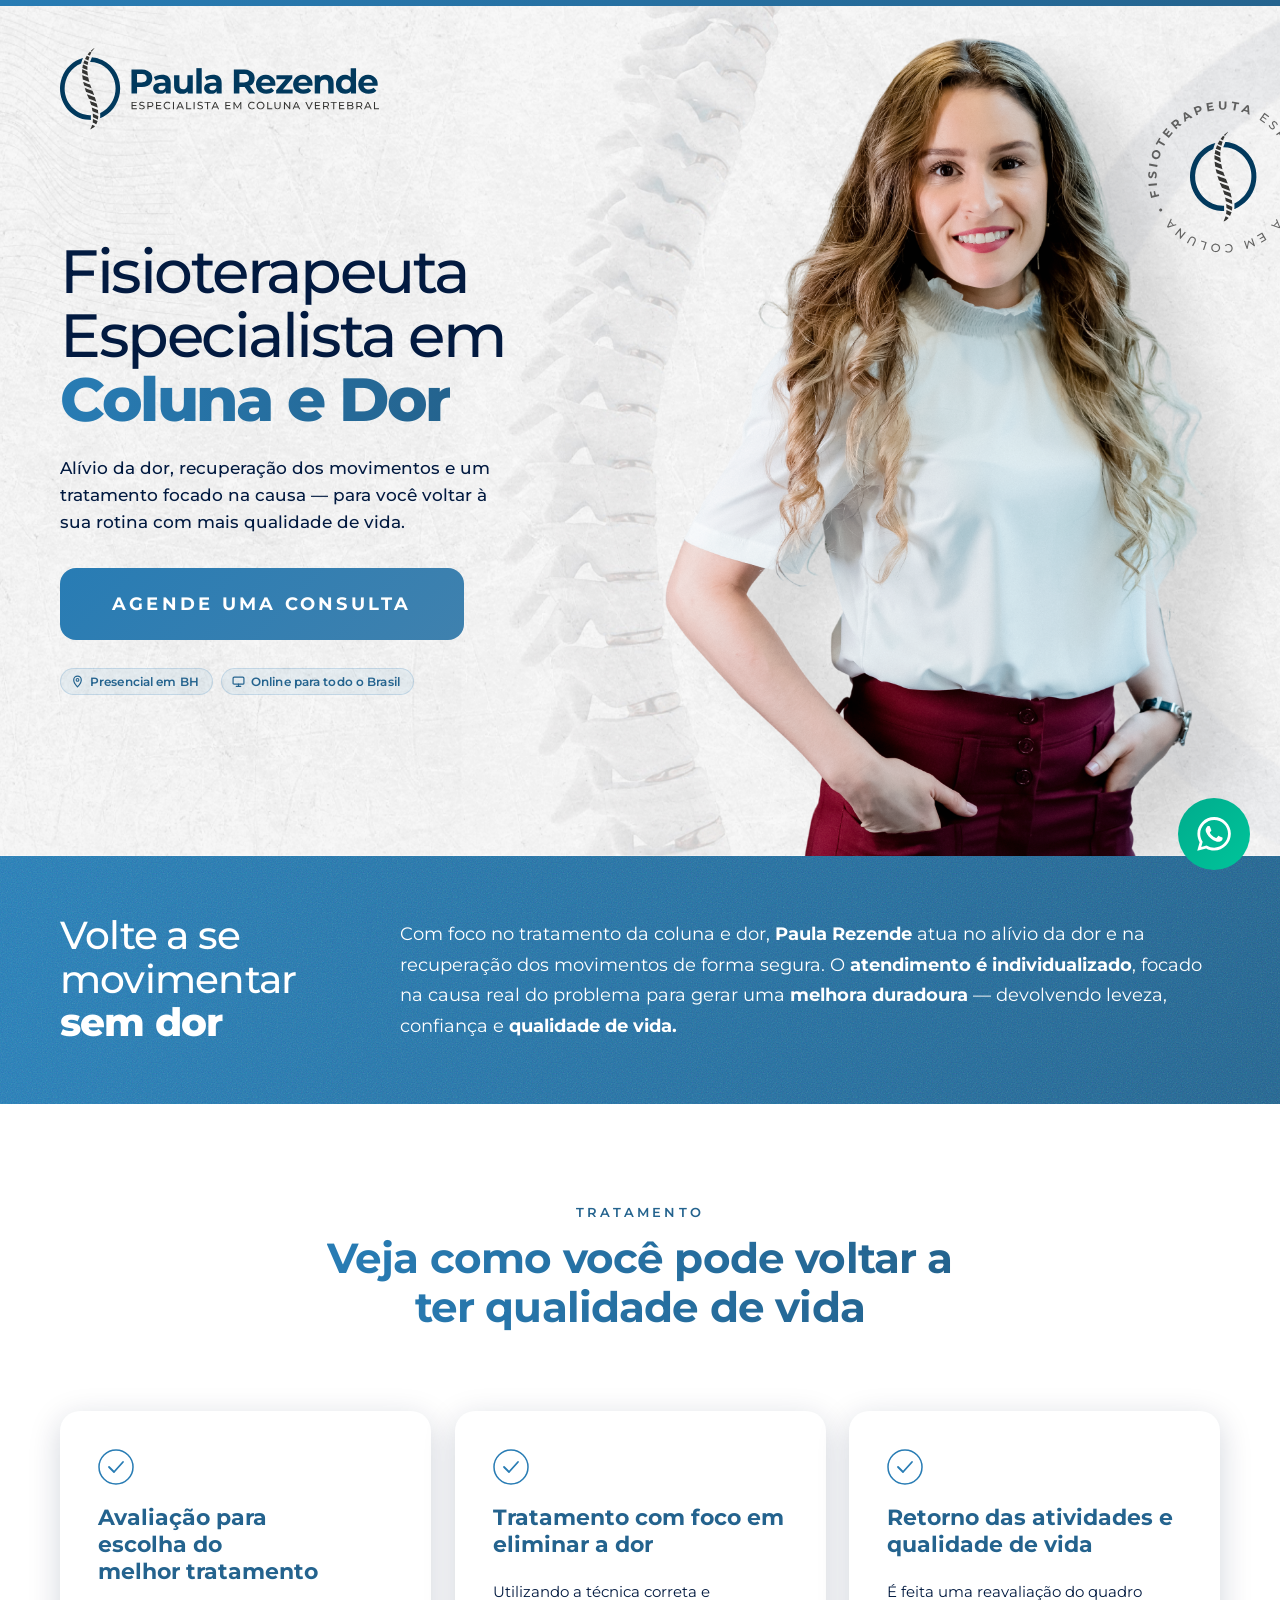
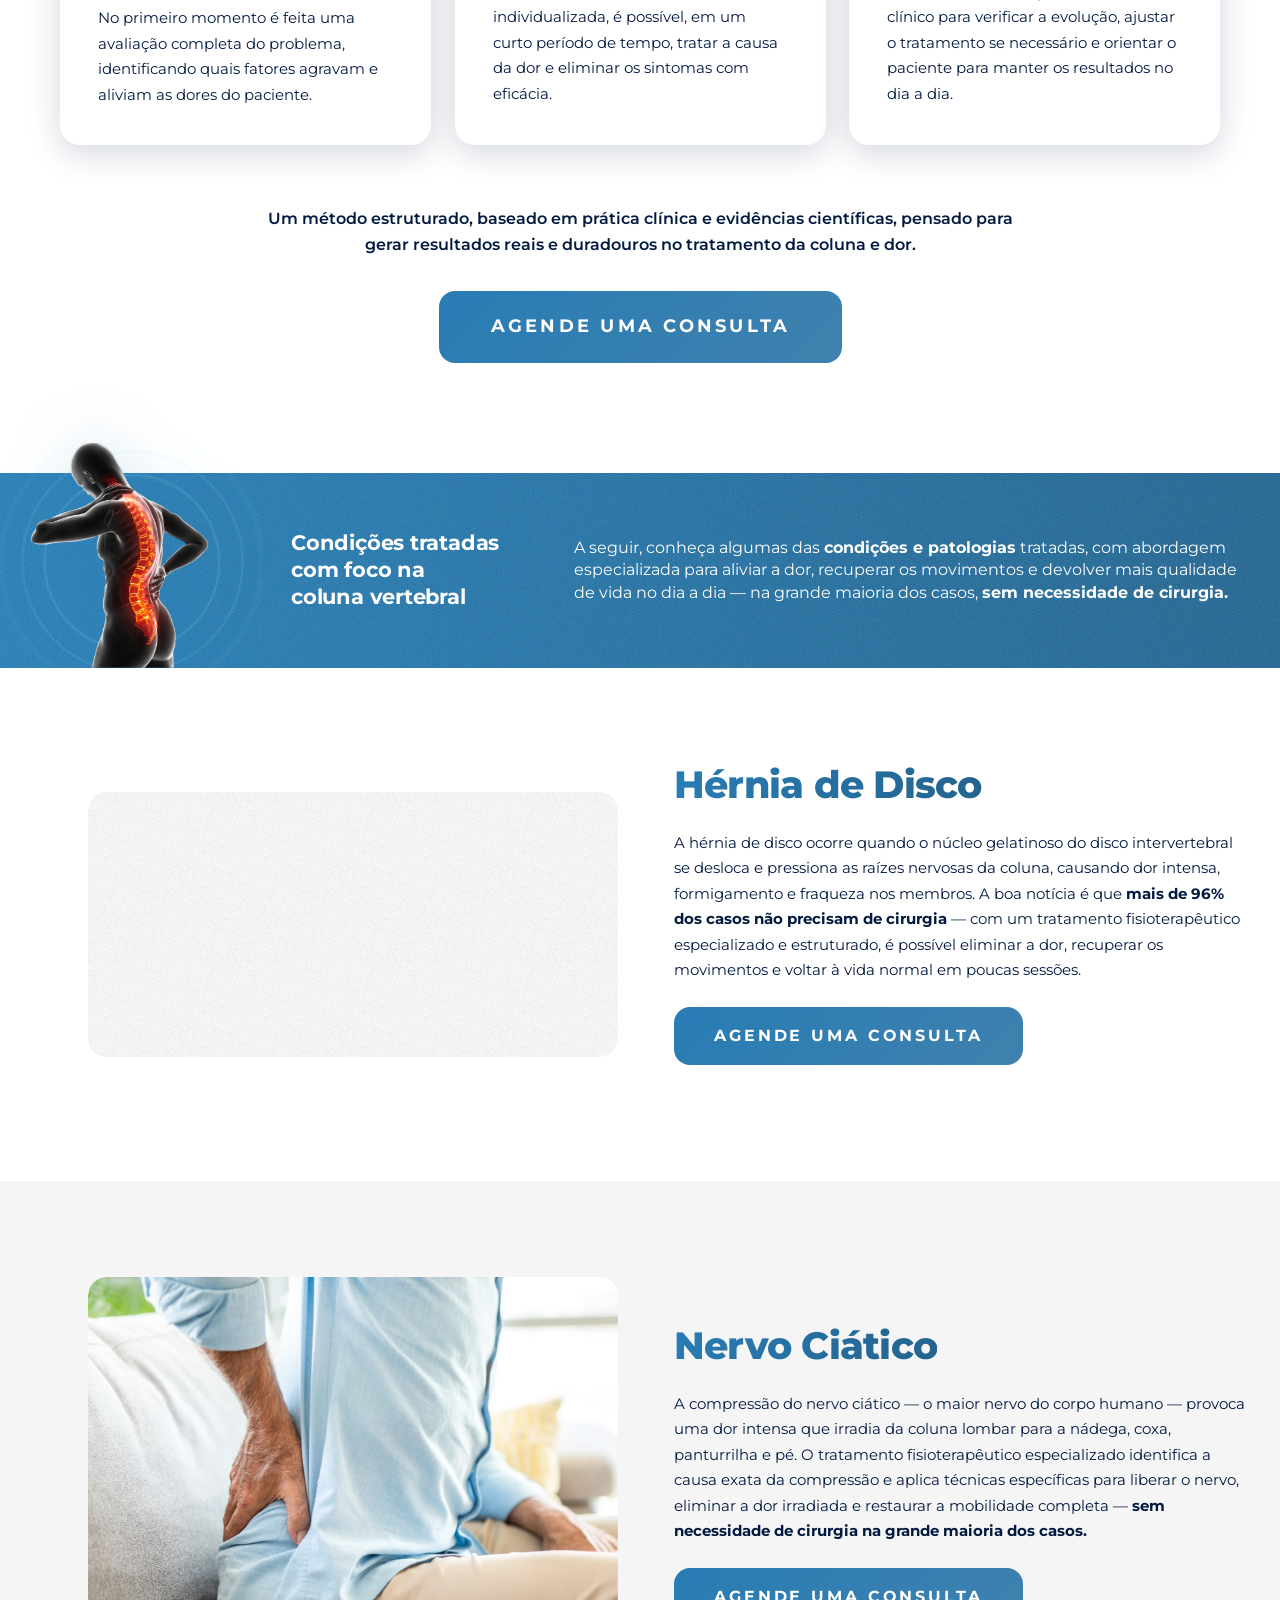
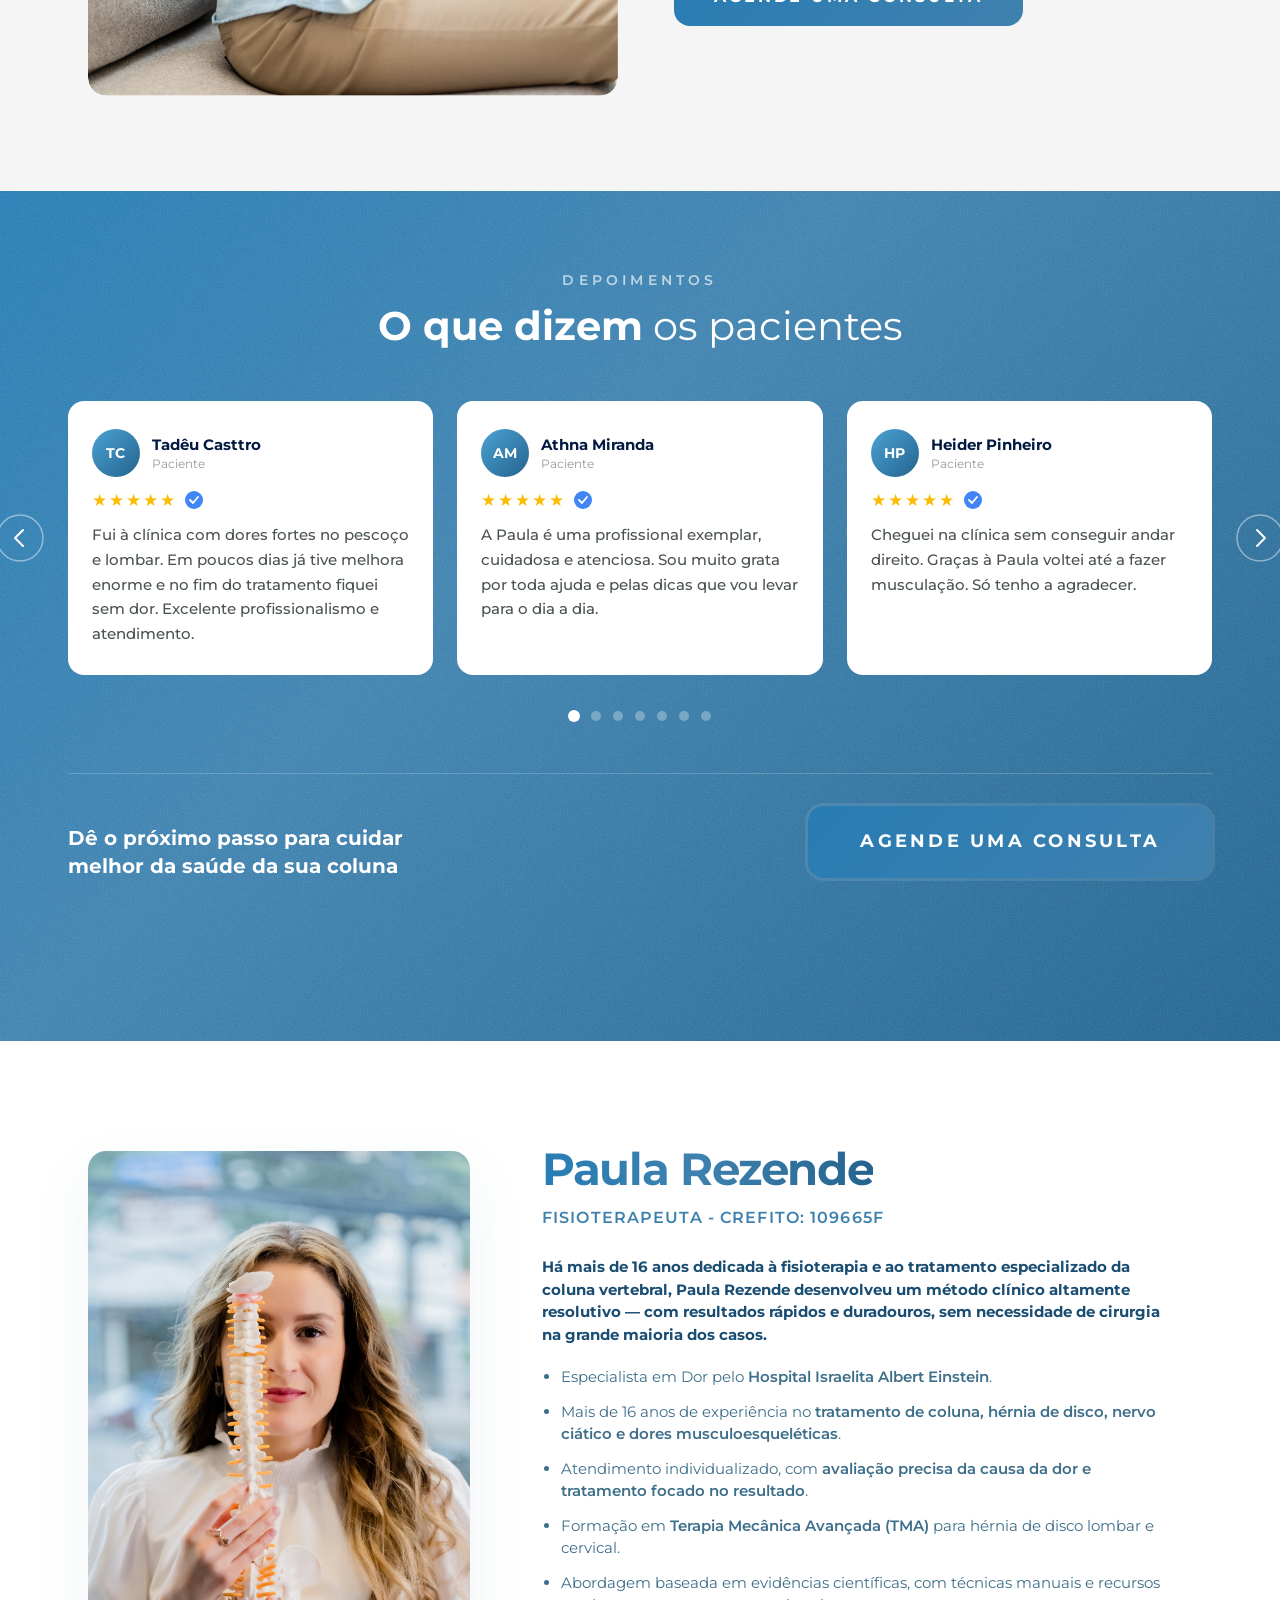
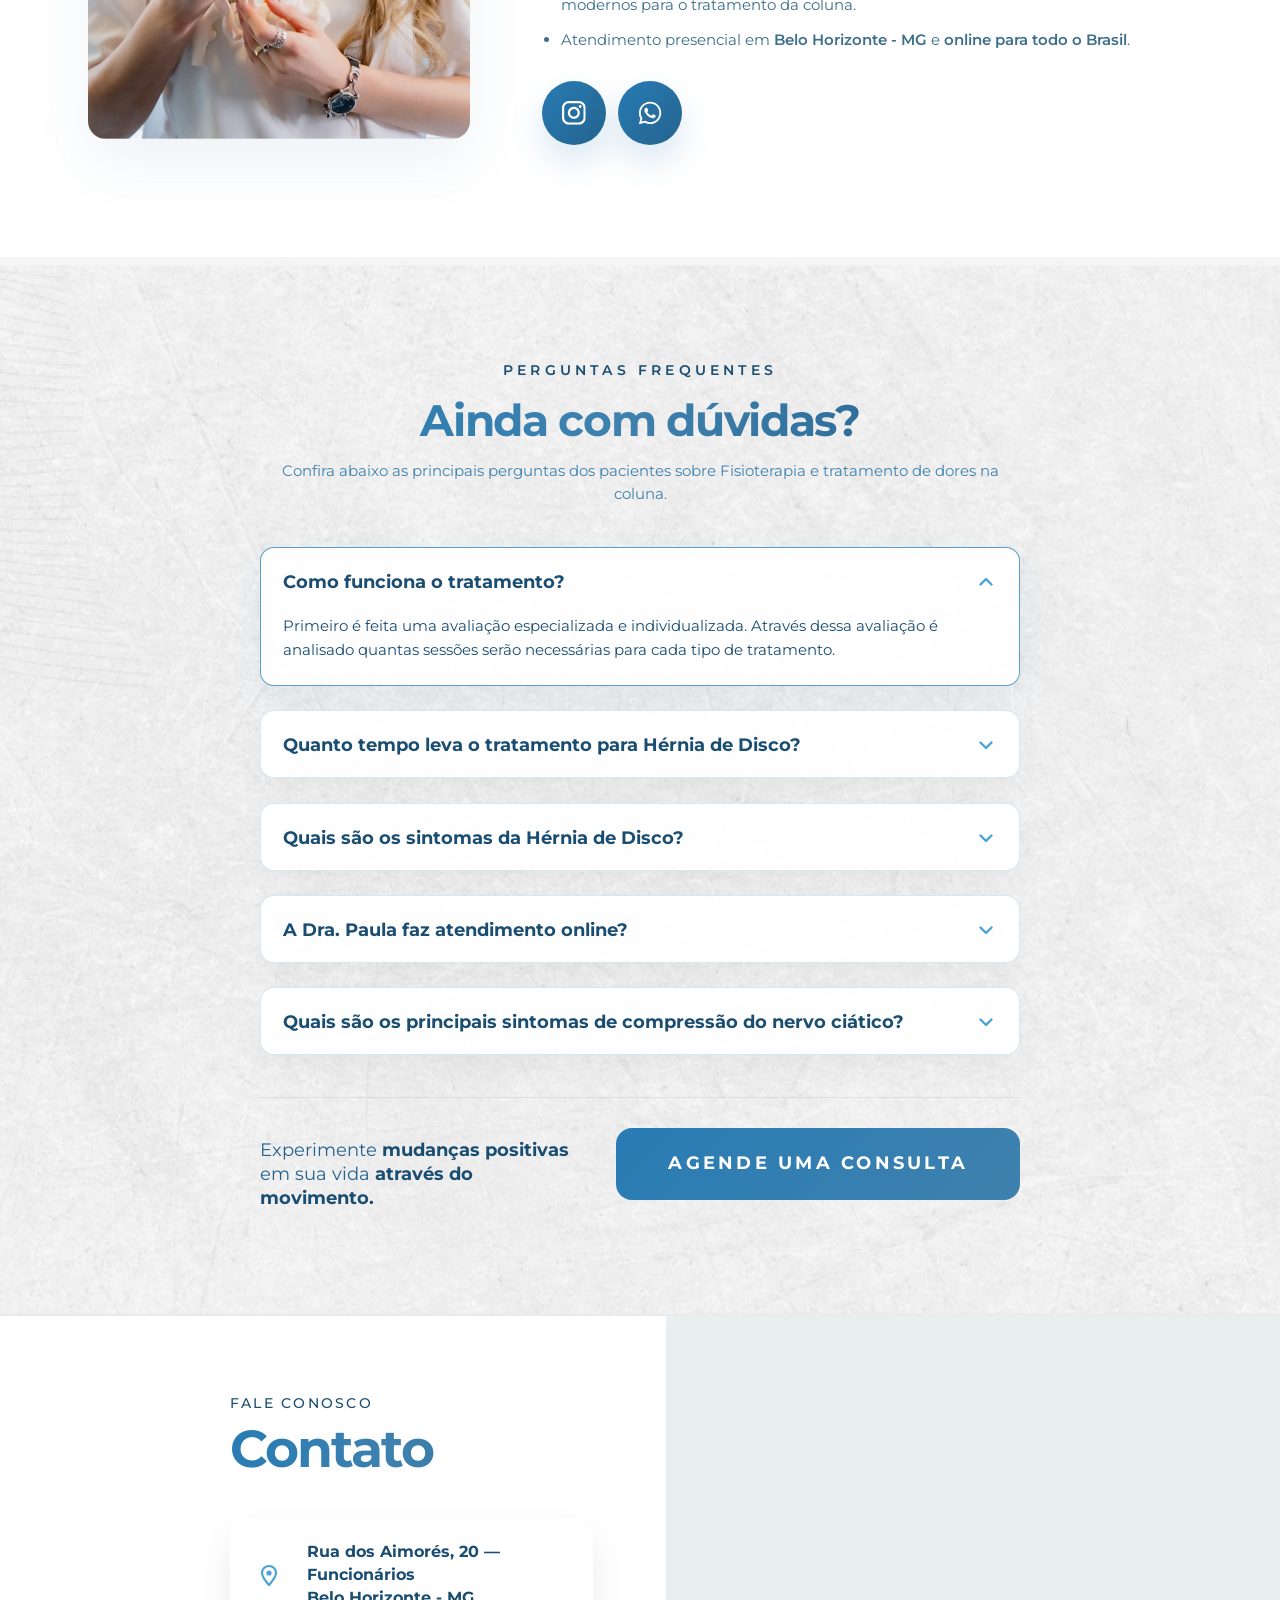
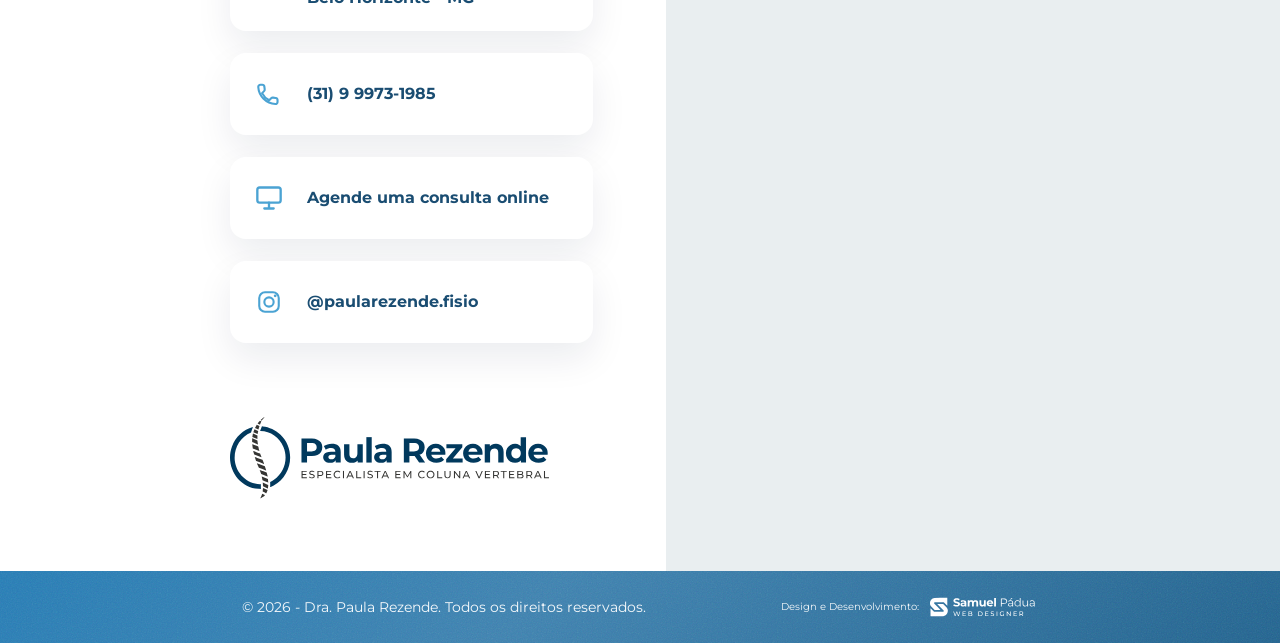
==== commit 7ca153eb: "style: remove linha do CREFITO da hero section Co-Authored-By: Claude Sonnet 4.6 <noreply@anthropic." ====
--- a/index.html
+++ b/index.html
@@ -134,7 +134,6 @@
             </span>
           </div>
 
-          <p class="crefito">DRA PAULA REZENDE &middot; CREFITO: 109665F</p>
         </div>
 
         <!-- Coluna direita: foto -->
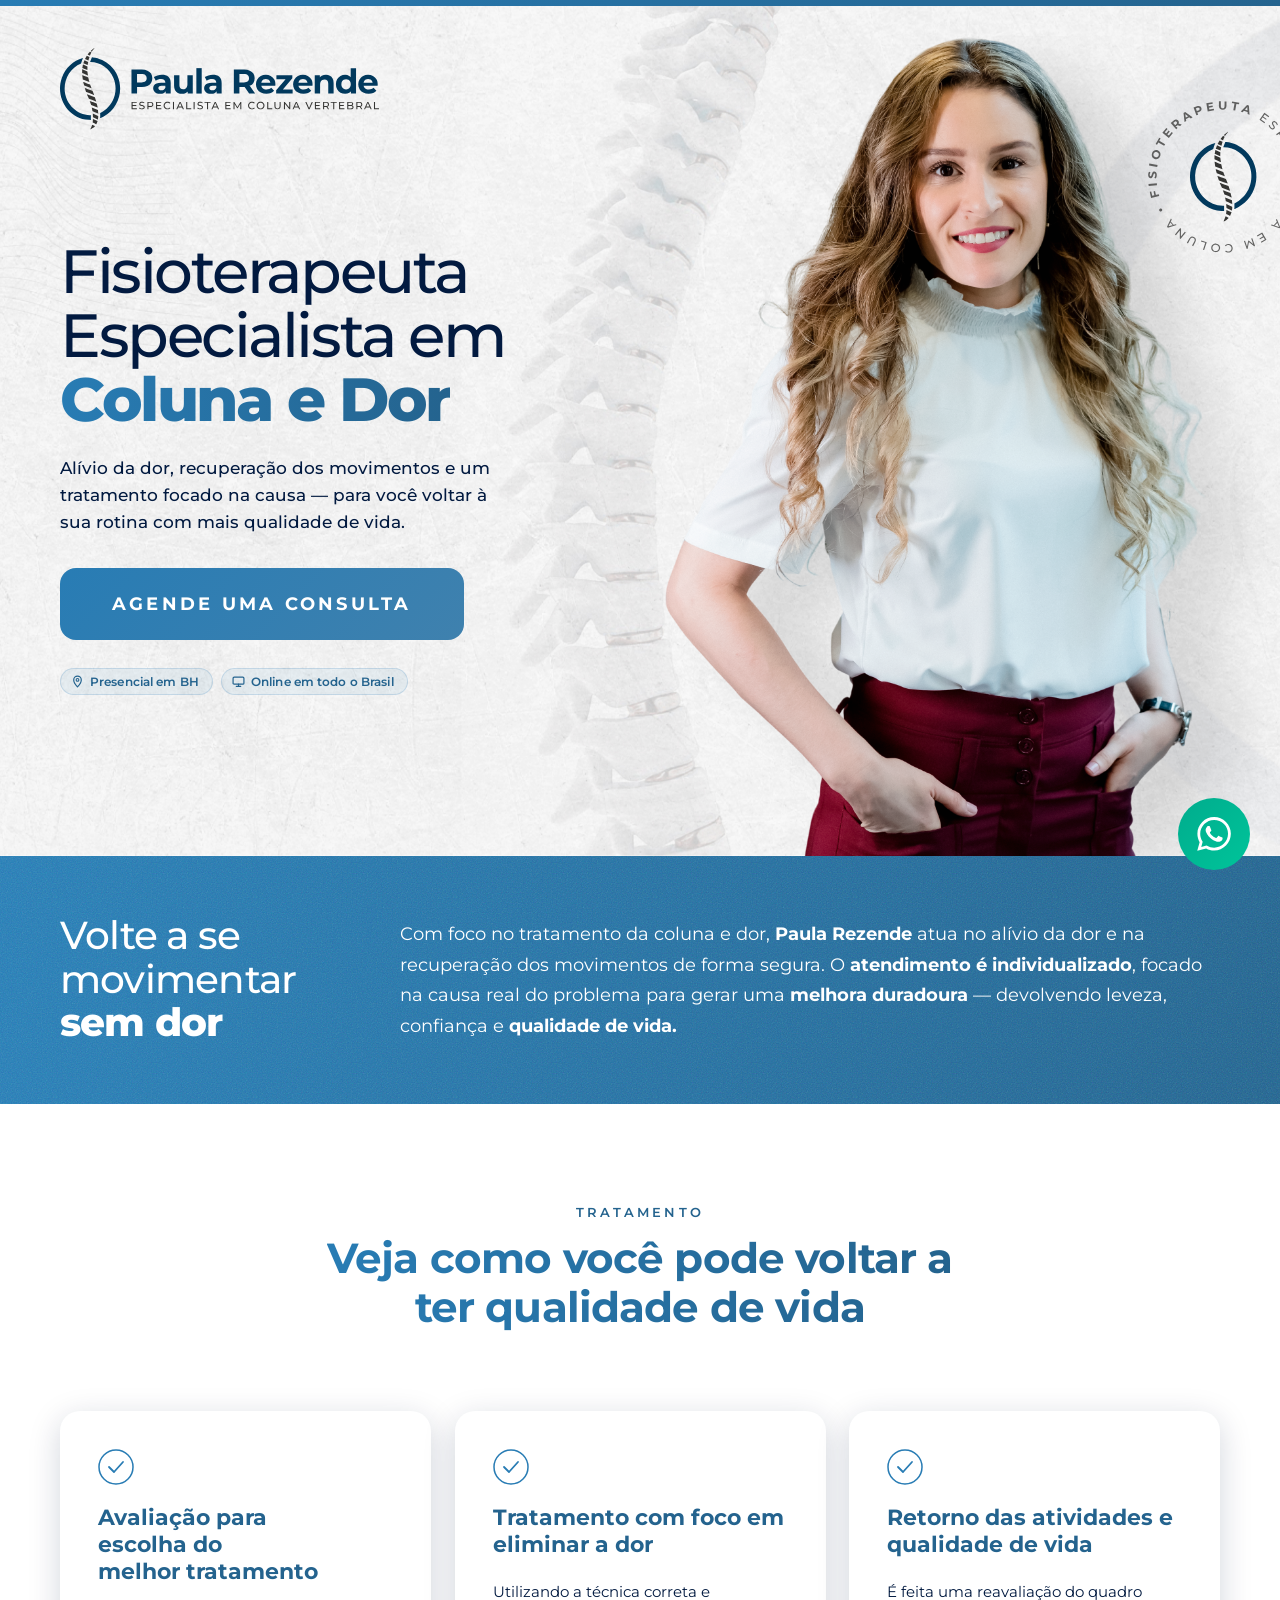
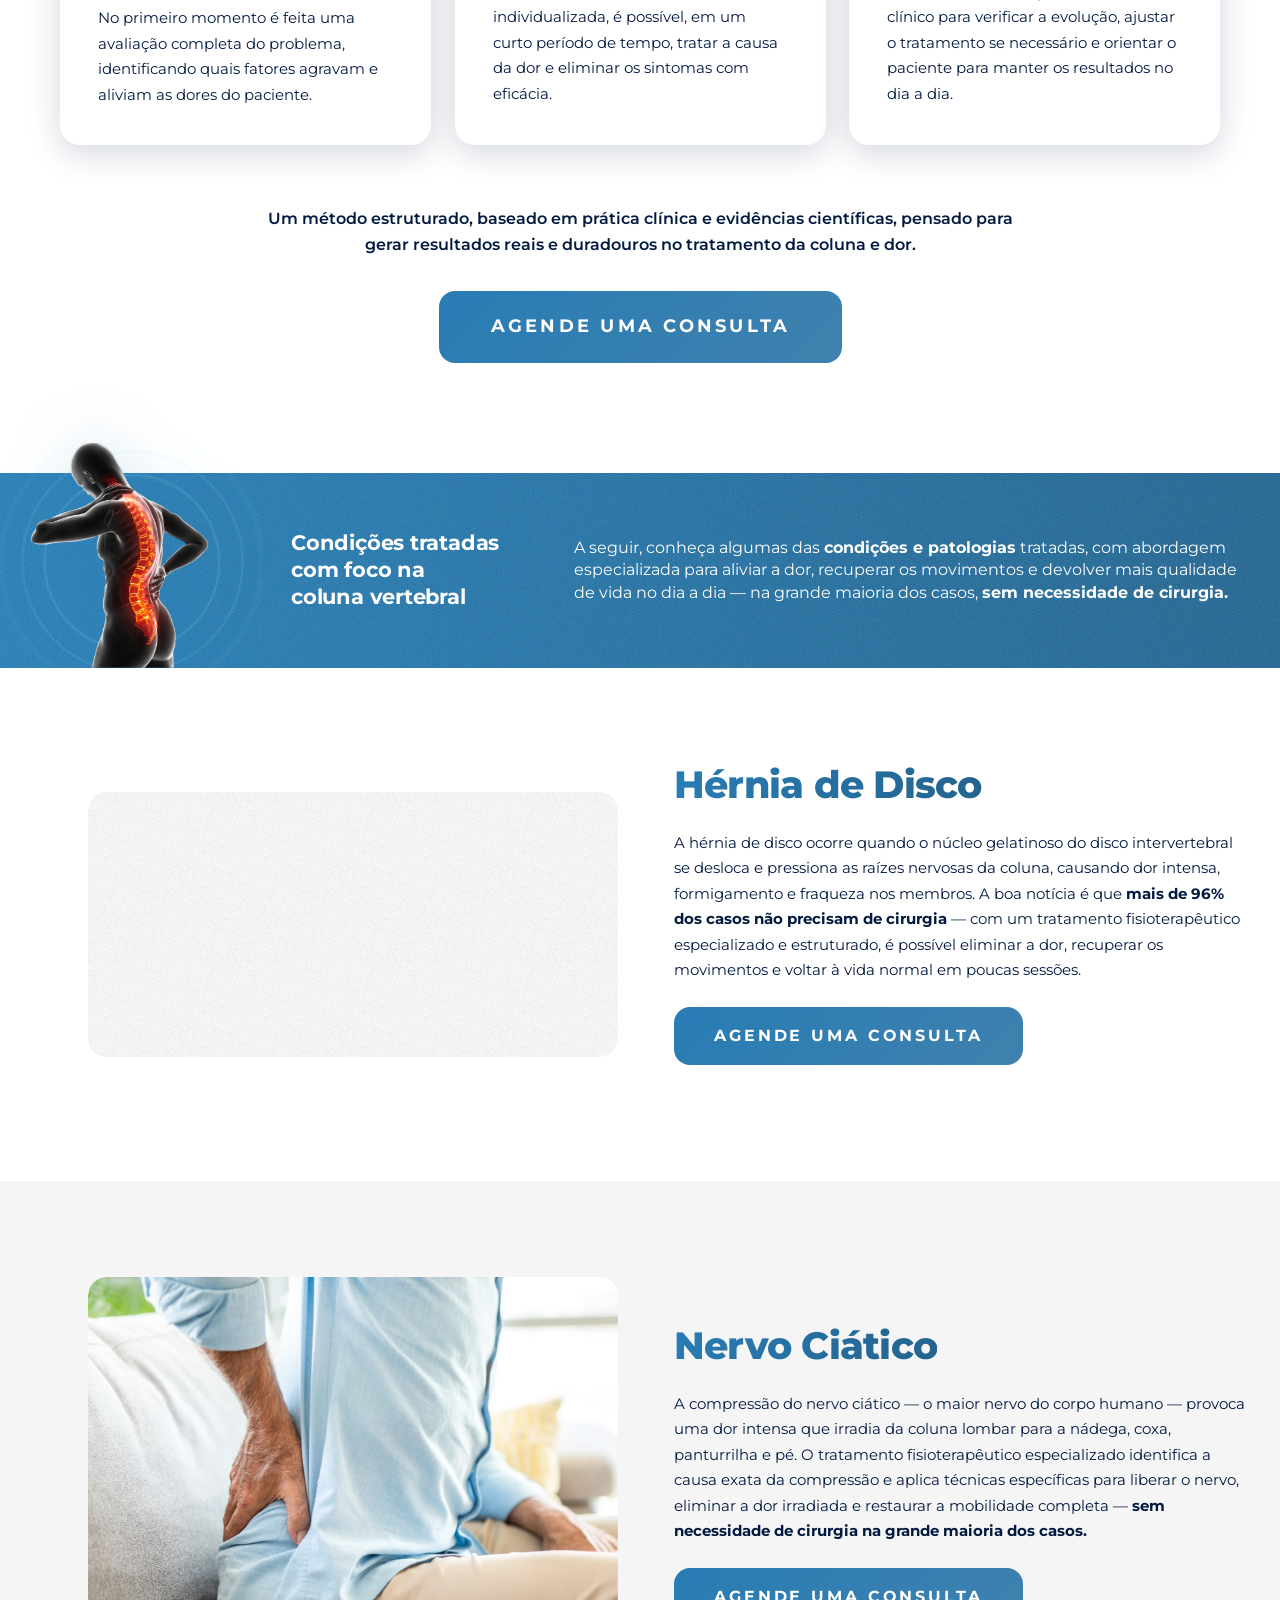
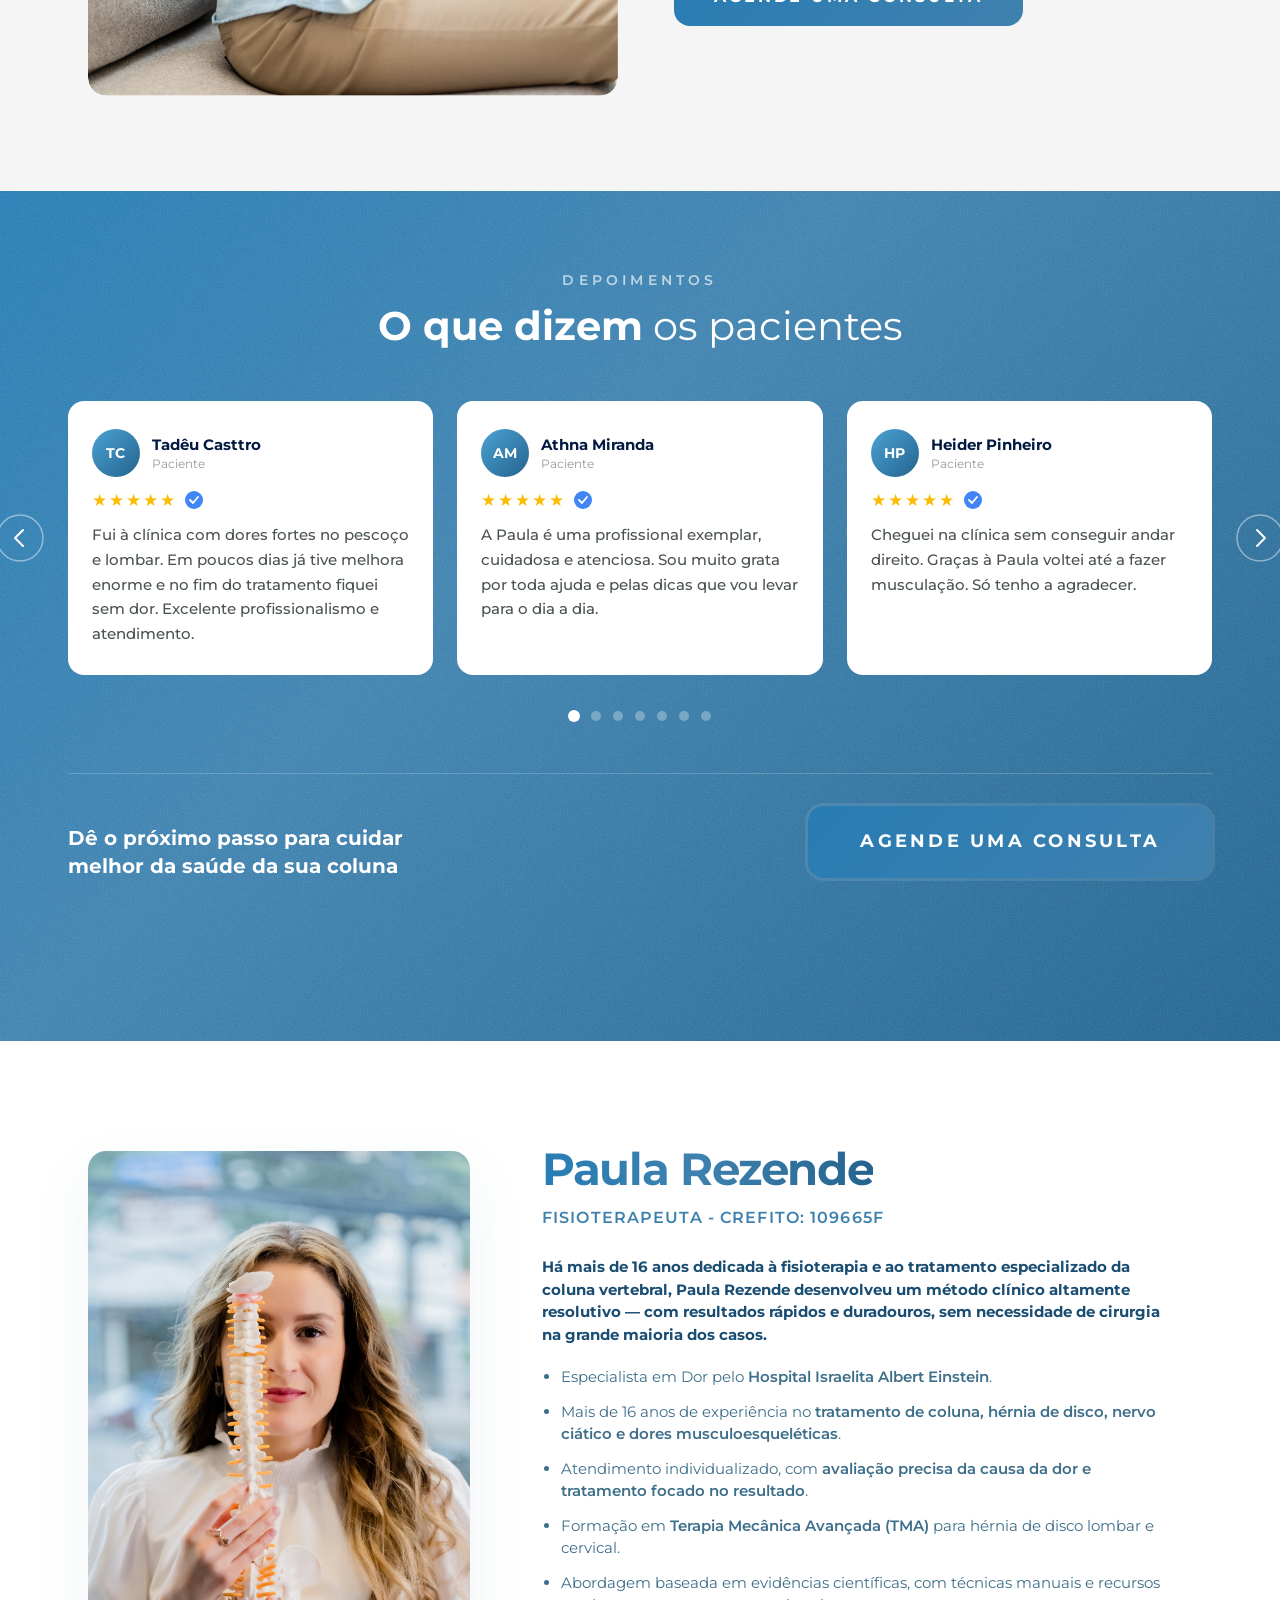
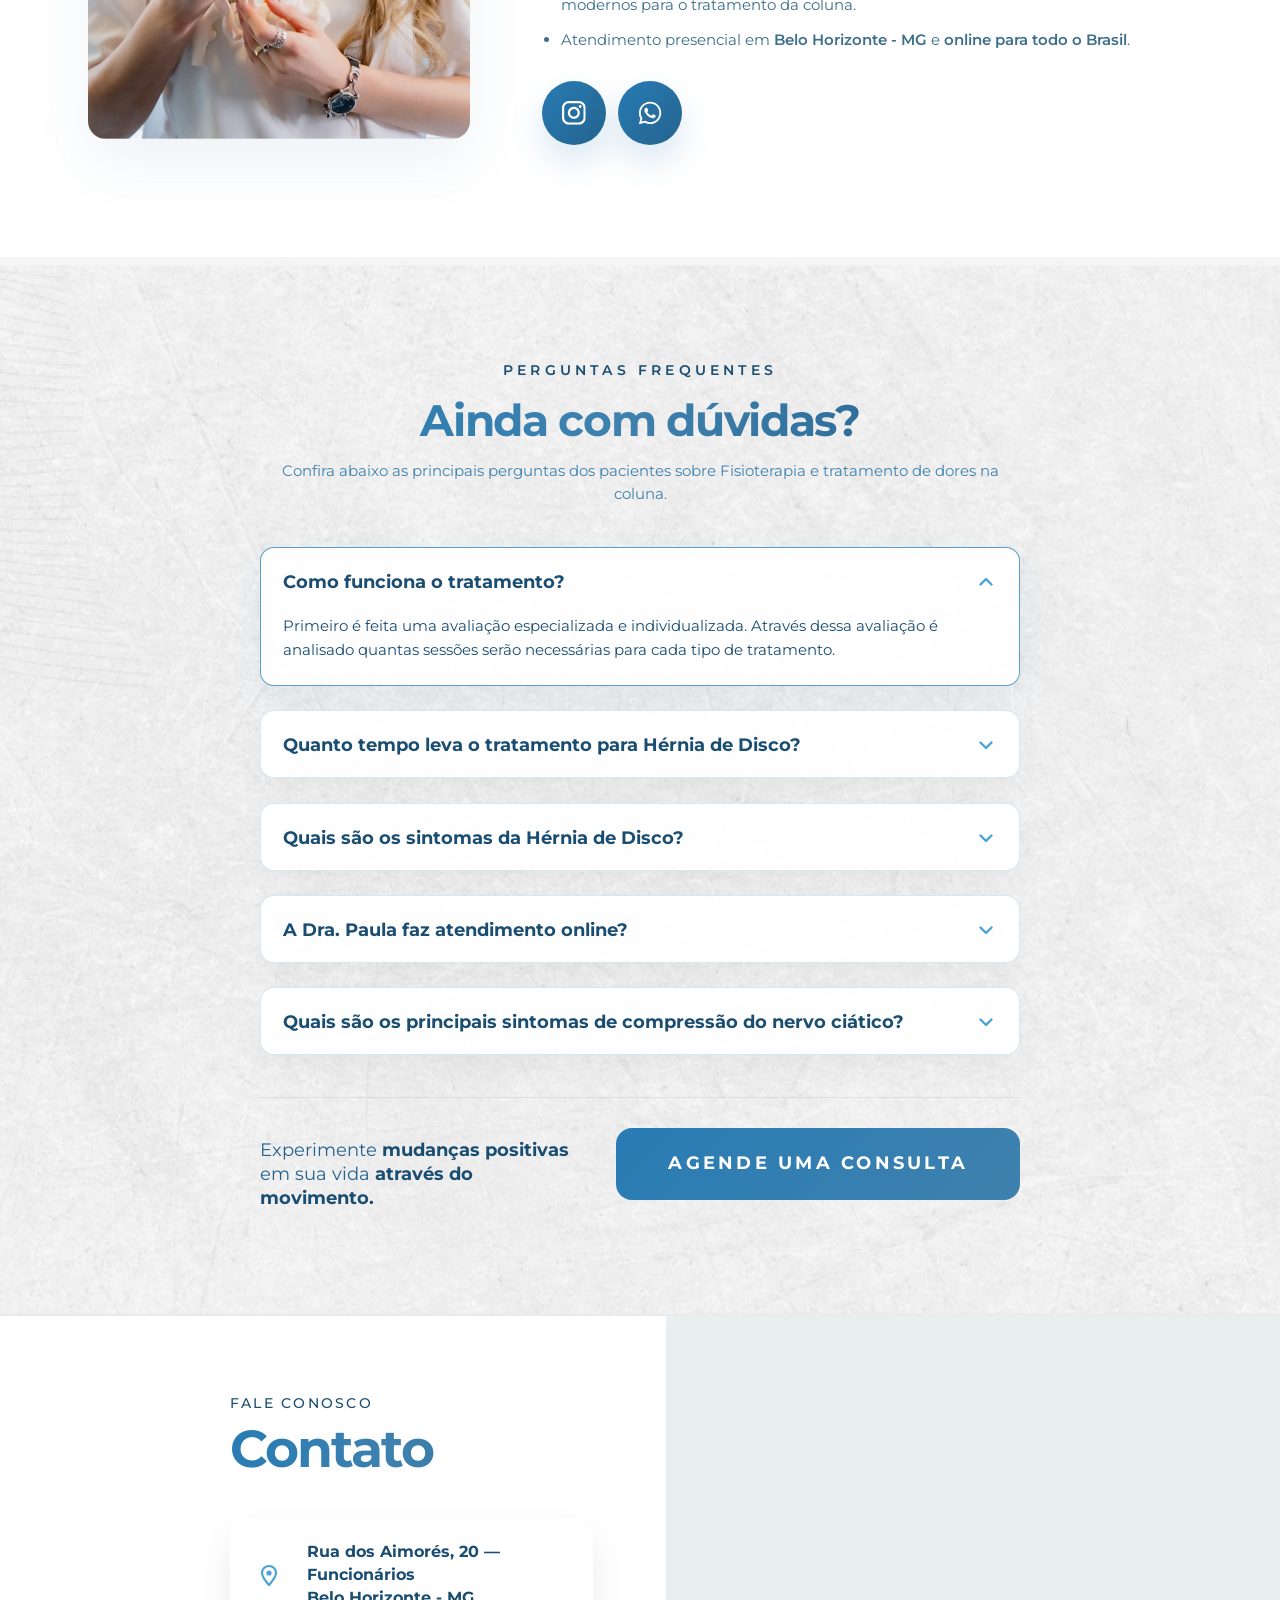
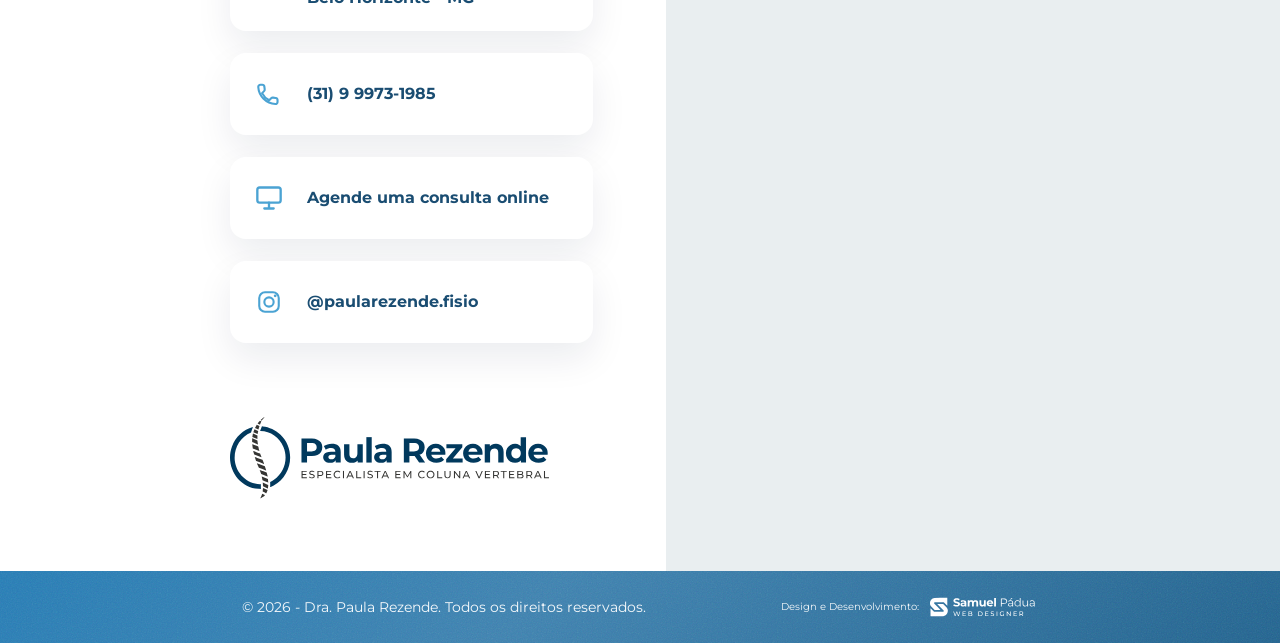
==== commit eae5d346: "content: ajusta texto da pill para "Online em todo o Brasil" Co-Authored-By: Claude Sonnet 4.6 <nore" ====
--- a/index.html
+++ b/index.html
@@ -130,7 +130,7 @@
             </span>
             <span class="hero-online-pill">
               <svg width="13" height="13" viewBox="0 0 24 24" fill="none" aria-hidden="true"><rect x="2" y="4" width="20" height="13" rx="2" stroke="currentColor" stroke-width="2.2"/><path d="M8 21h8M12 17v4" stroke="currentColor" stroke-width="2.2" stroke-linecap="round"/></svg>
-              Online para todo o Brasil
+              Online em todo o Brasil
             </span>
           </div>
 
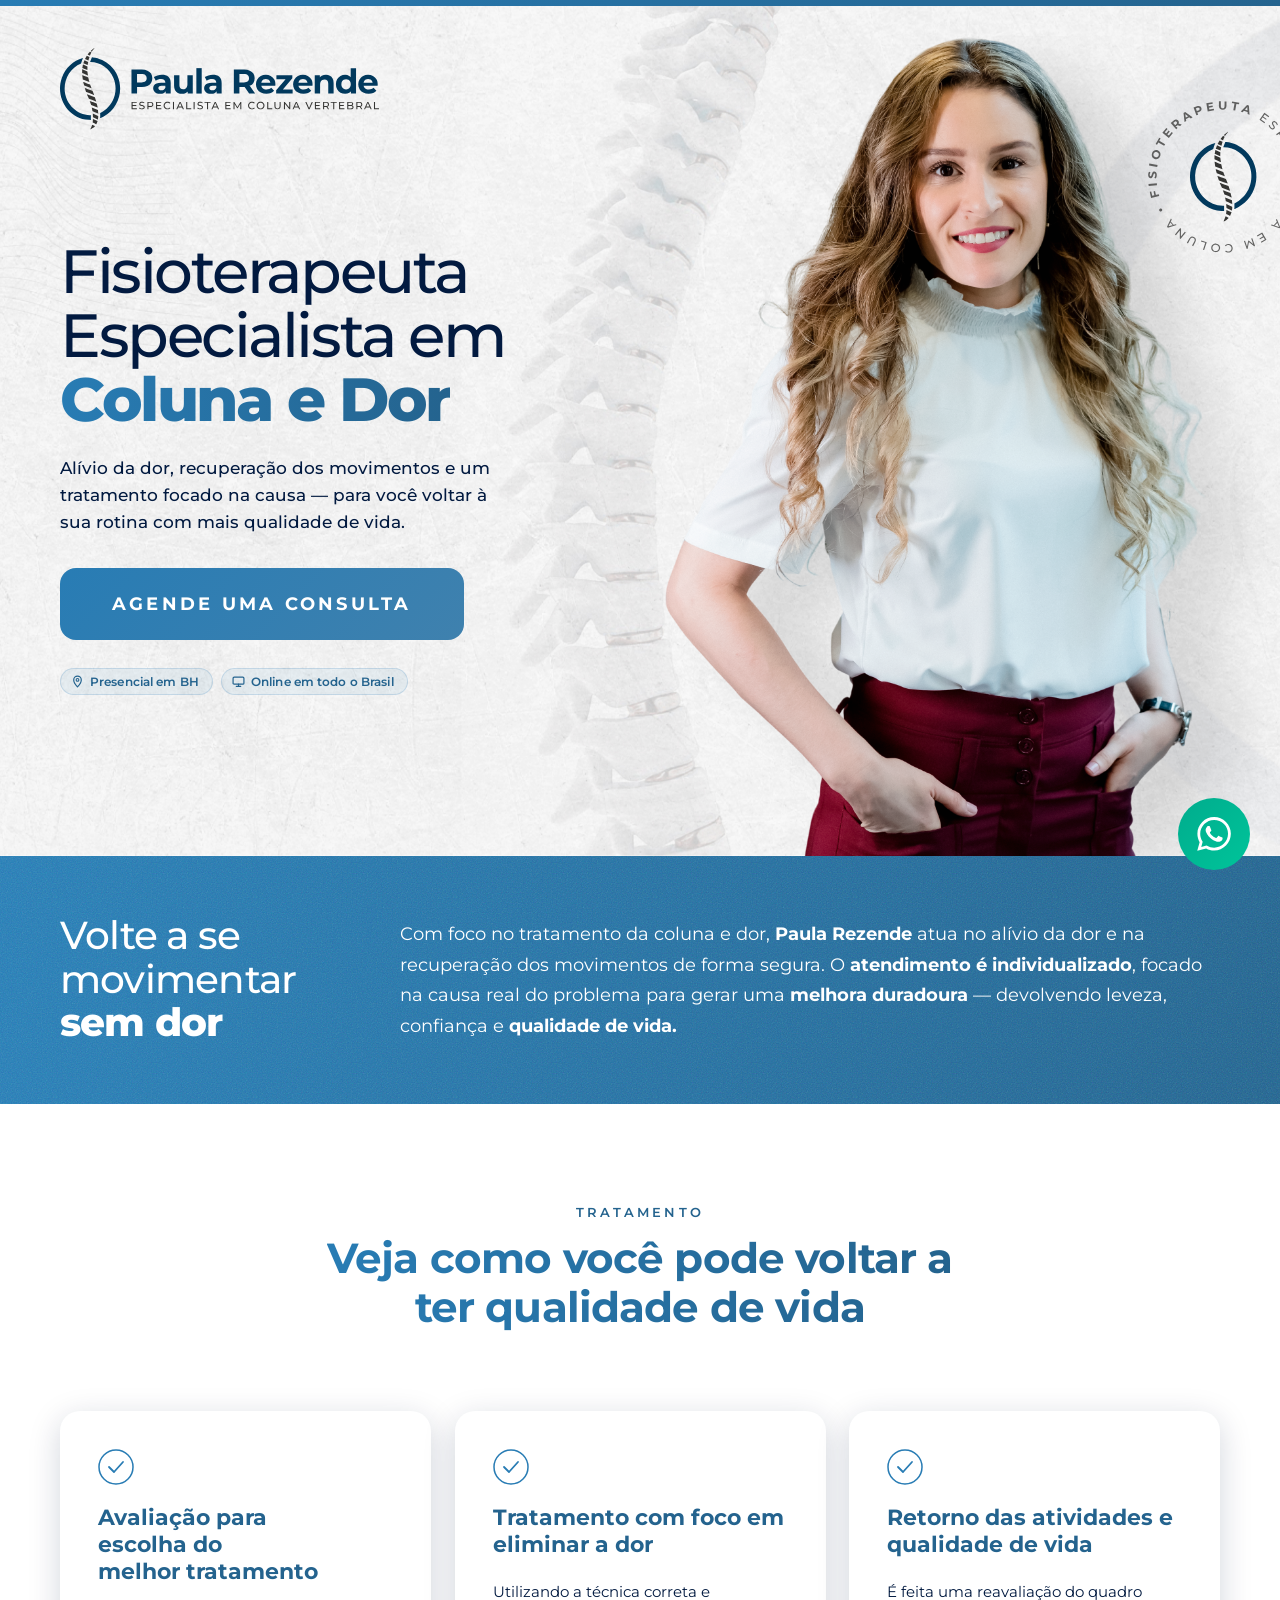
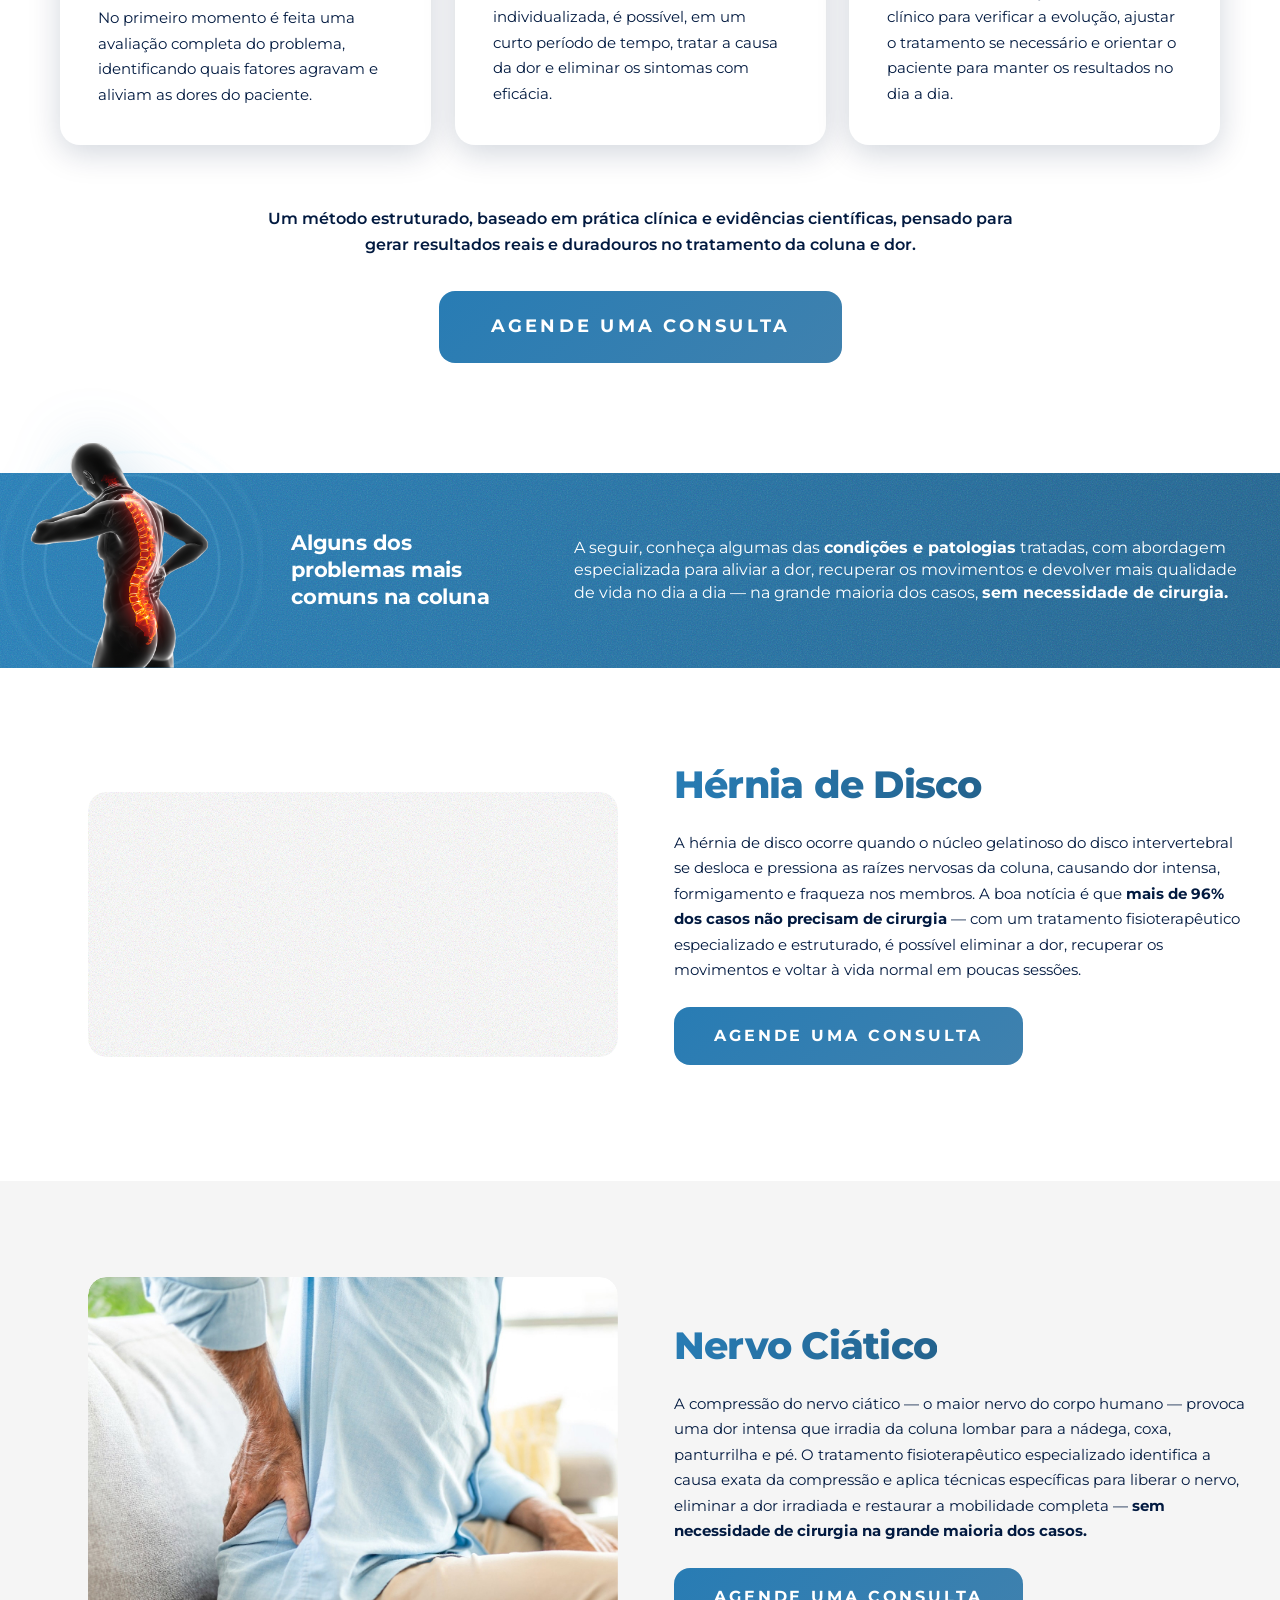
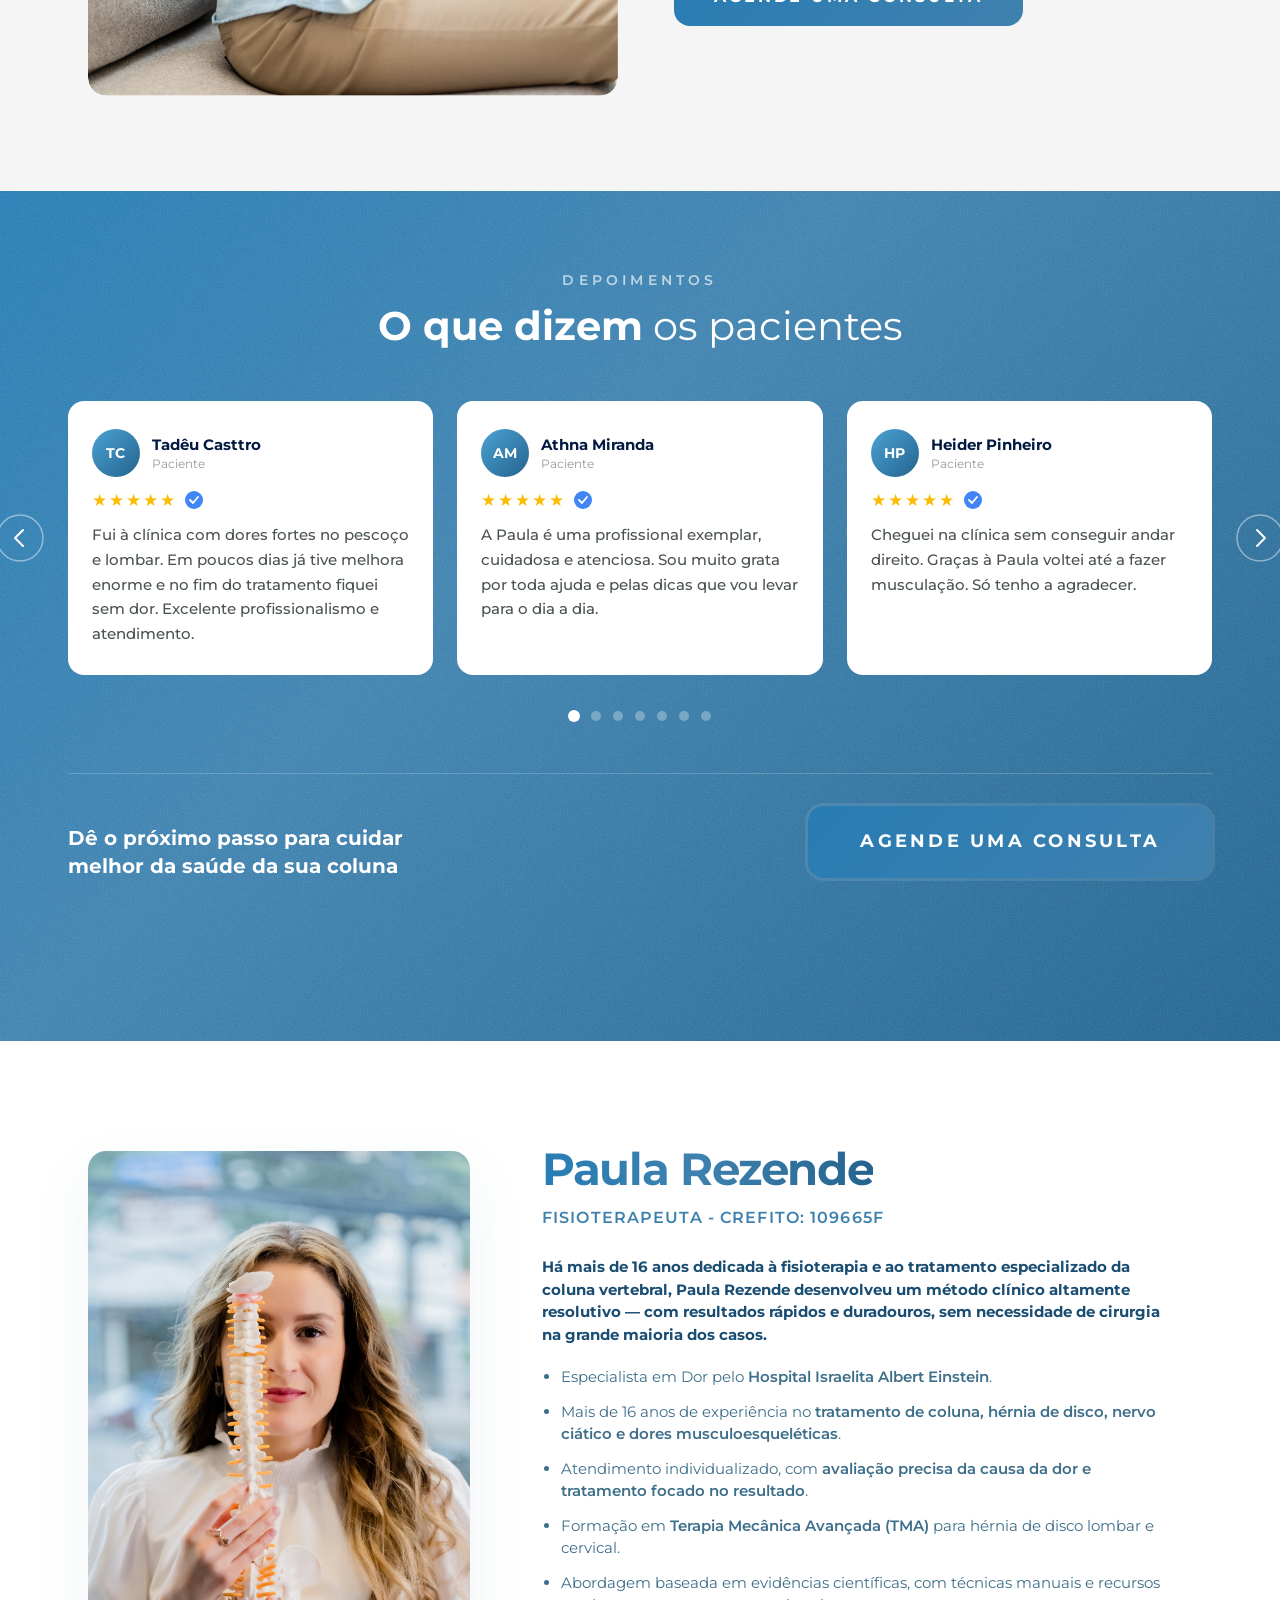
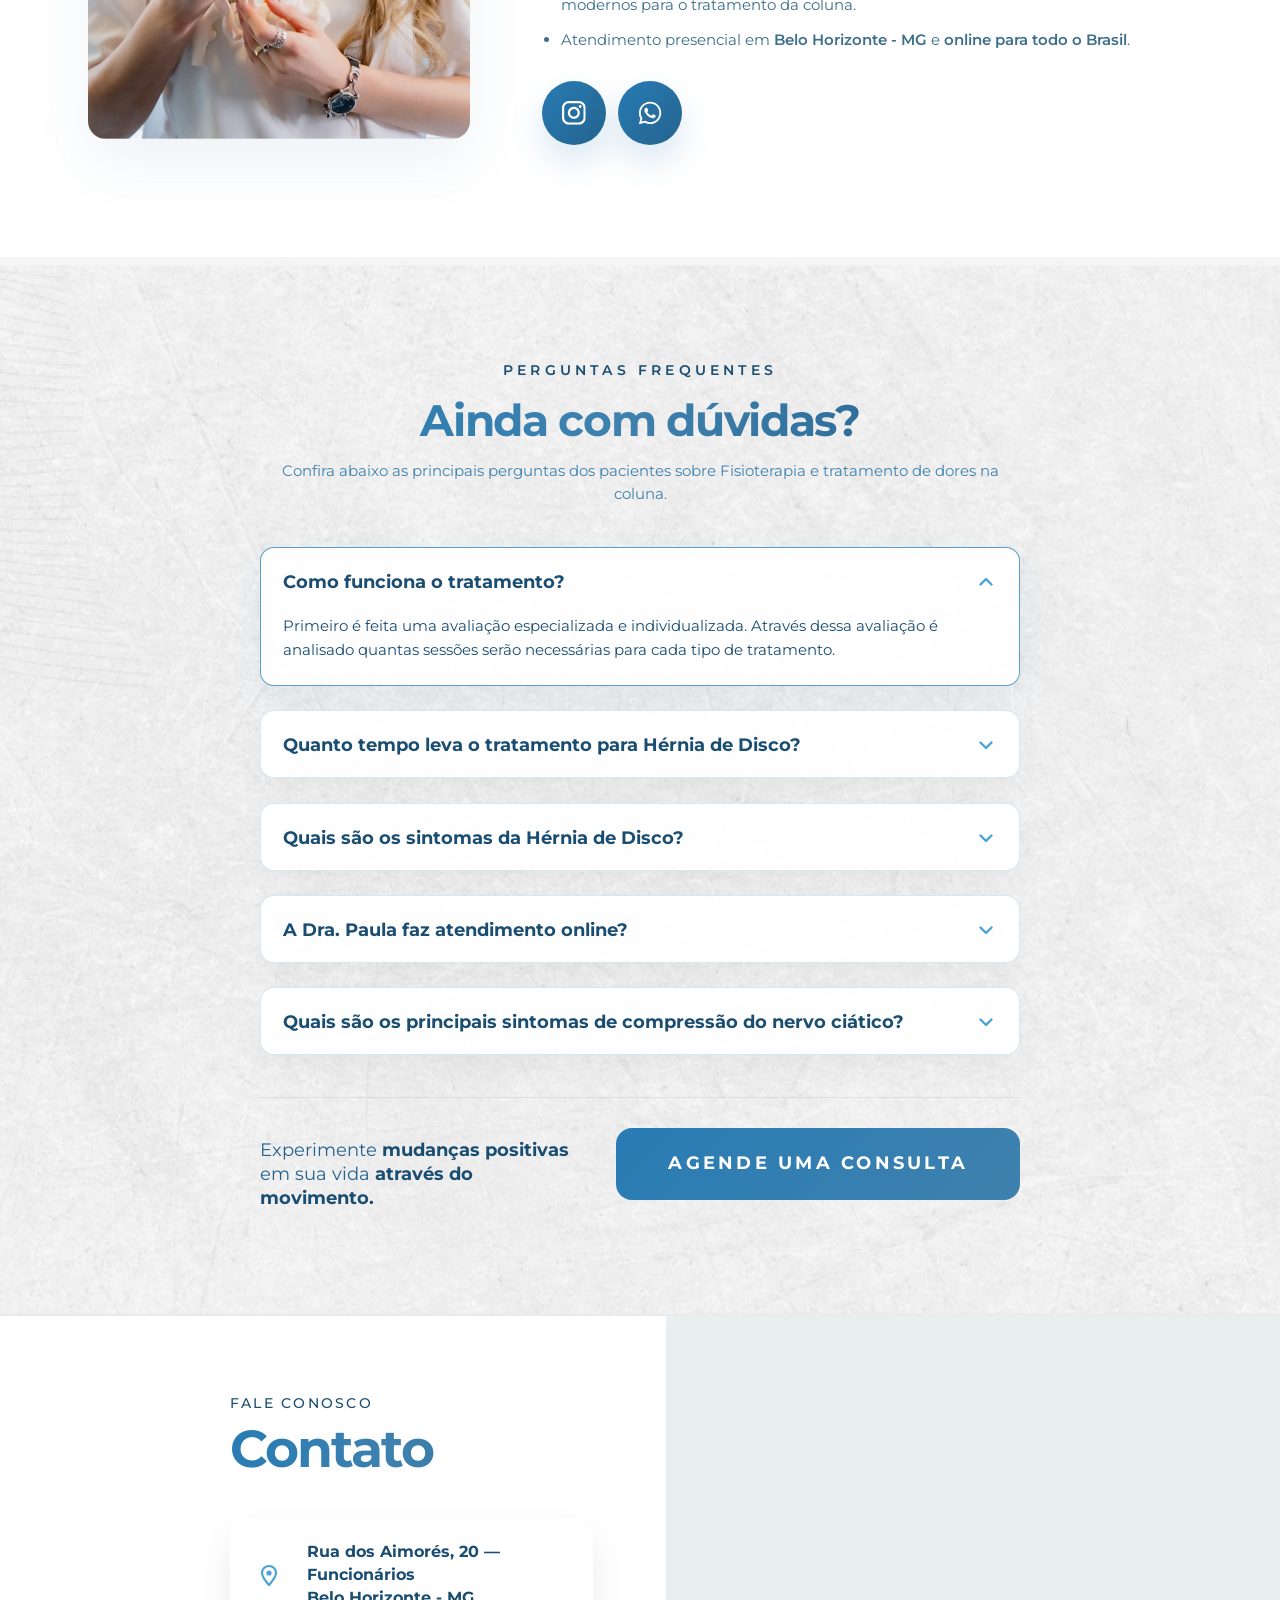
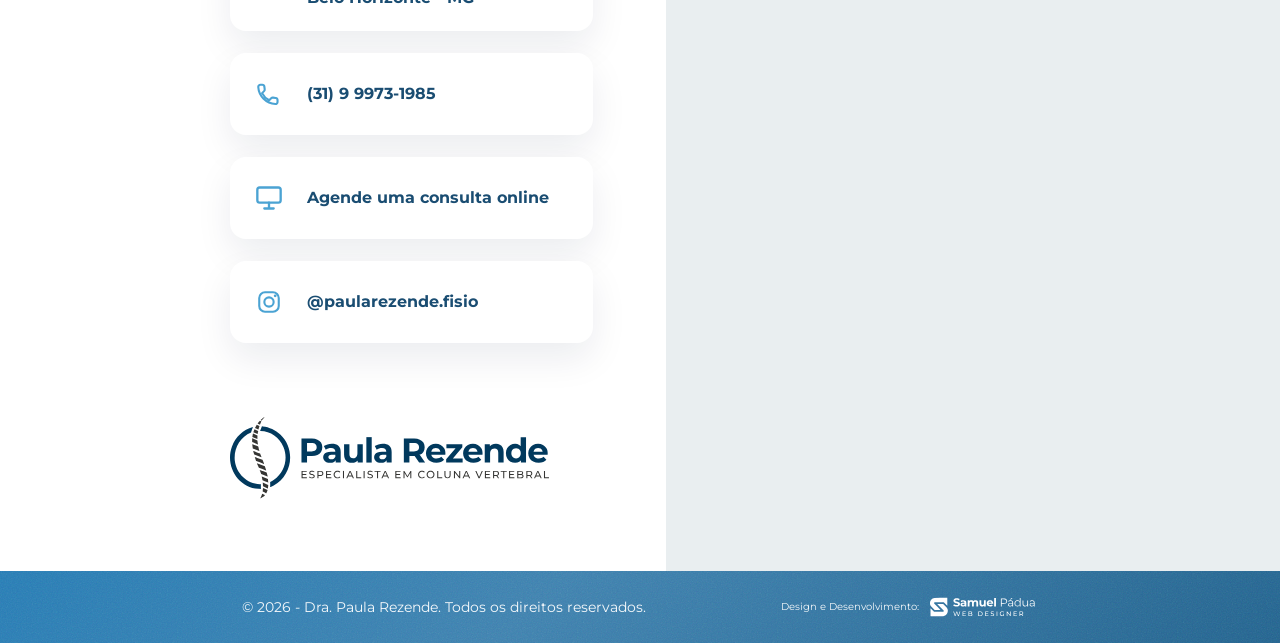
==== commit ec17e714: "content: altera título da seção de problemas da coluna Co-Authored-By: Claude Sonnet 4.6 <noreply@an" ====
--- a/index.html
+++ b/index.html
@@ -234,7 +234,7 @@
         <img src="img1.png" class="problems-img" alt="Coluna vertebral com dor">
       </div>
 
-      <h2 class="problems-headline">Condições tratadas<br>com foco na<br>coluna vertebral</h2>
+      <h2 class="problems-headline">Alguns dos<br>problemas mais<br>comuns na coluna</h2>
 
       <p class="problems-body">A seguir, conheça algumas das <strong>condições e patologias</strong> tratadas, com abordagem especializada para aliviar a dor, recuperar os movimentos e devolver mais qualidade de vida no dia a dia — na grande maioria dos casos, <strong>sem necessidade de cirurgia.</strong></p>
     </div>
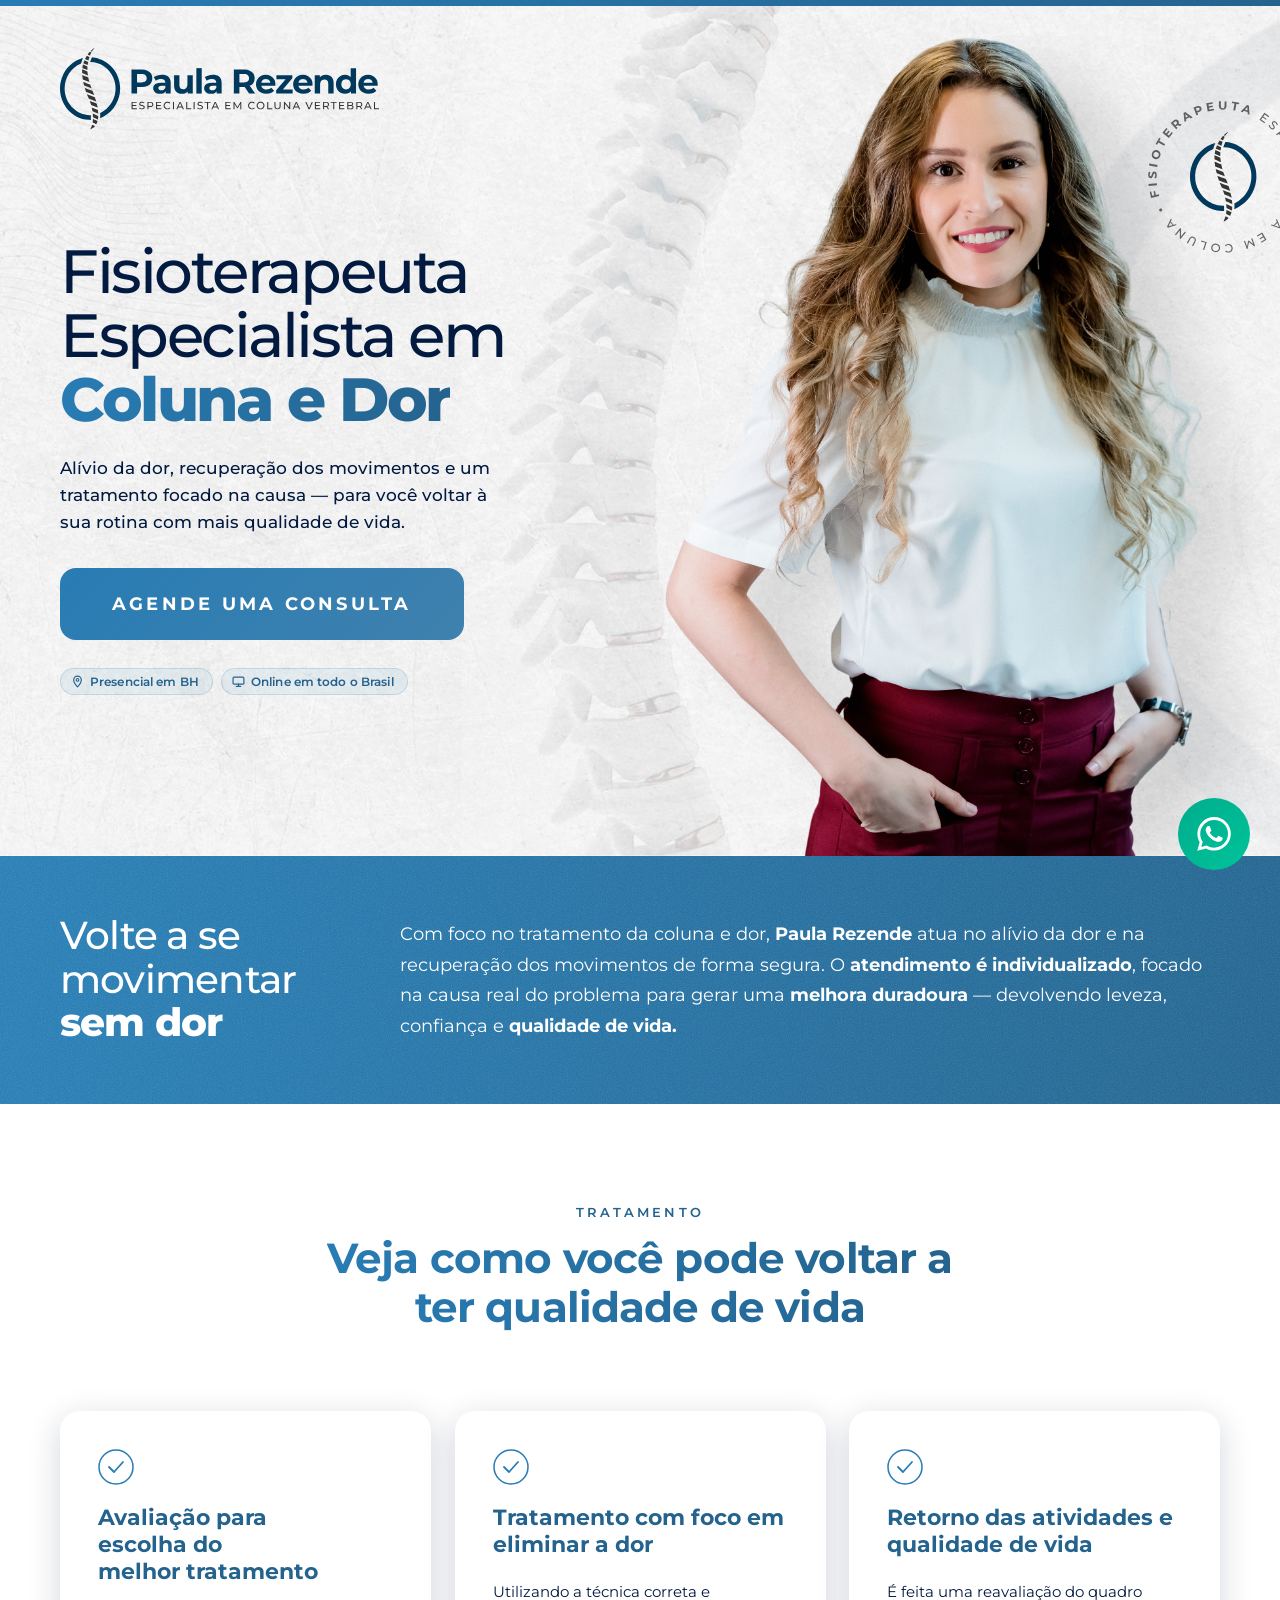
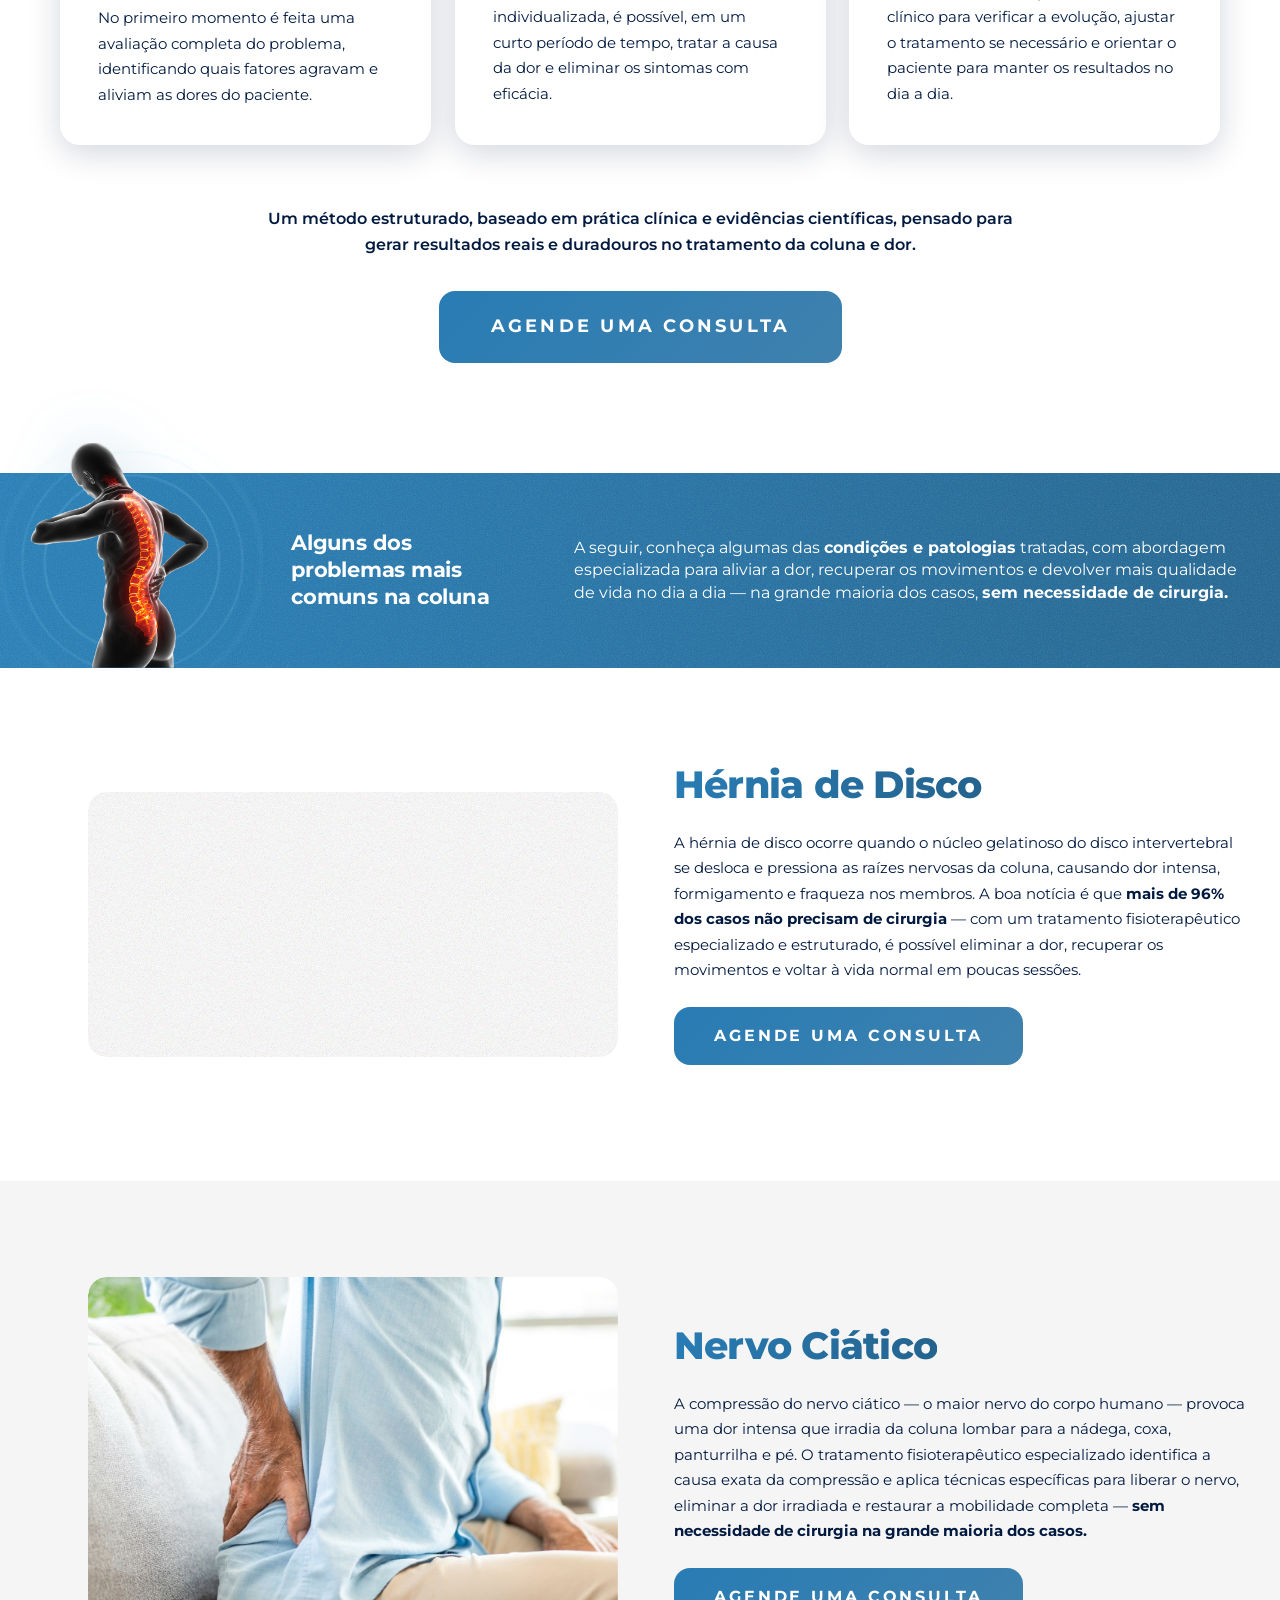
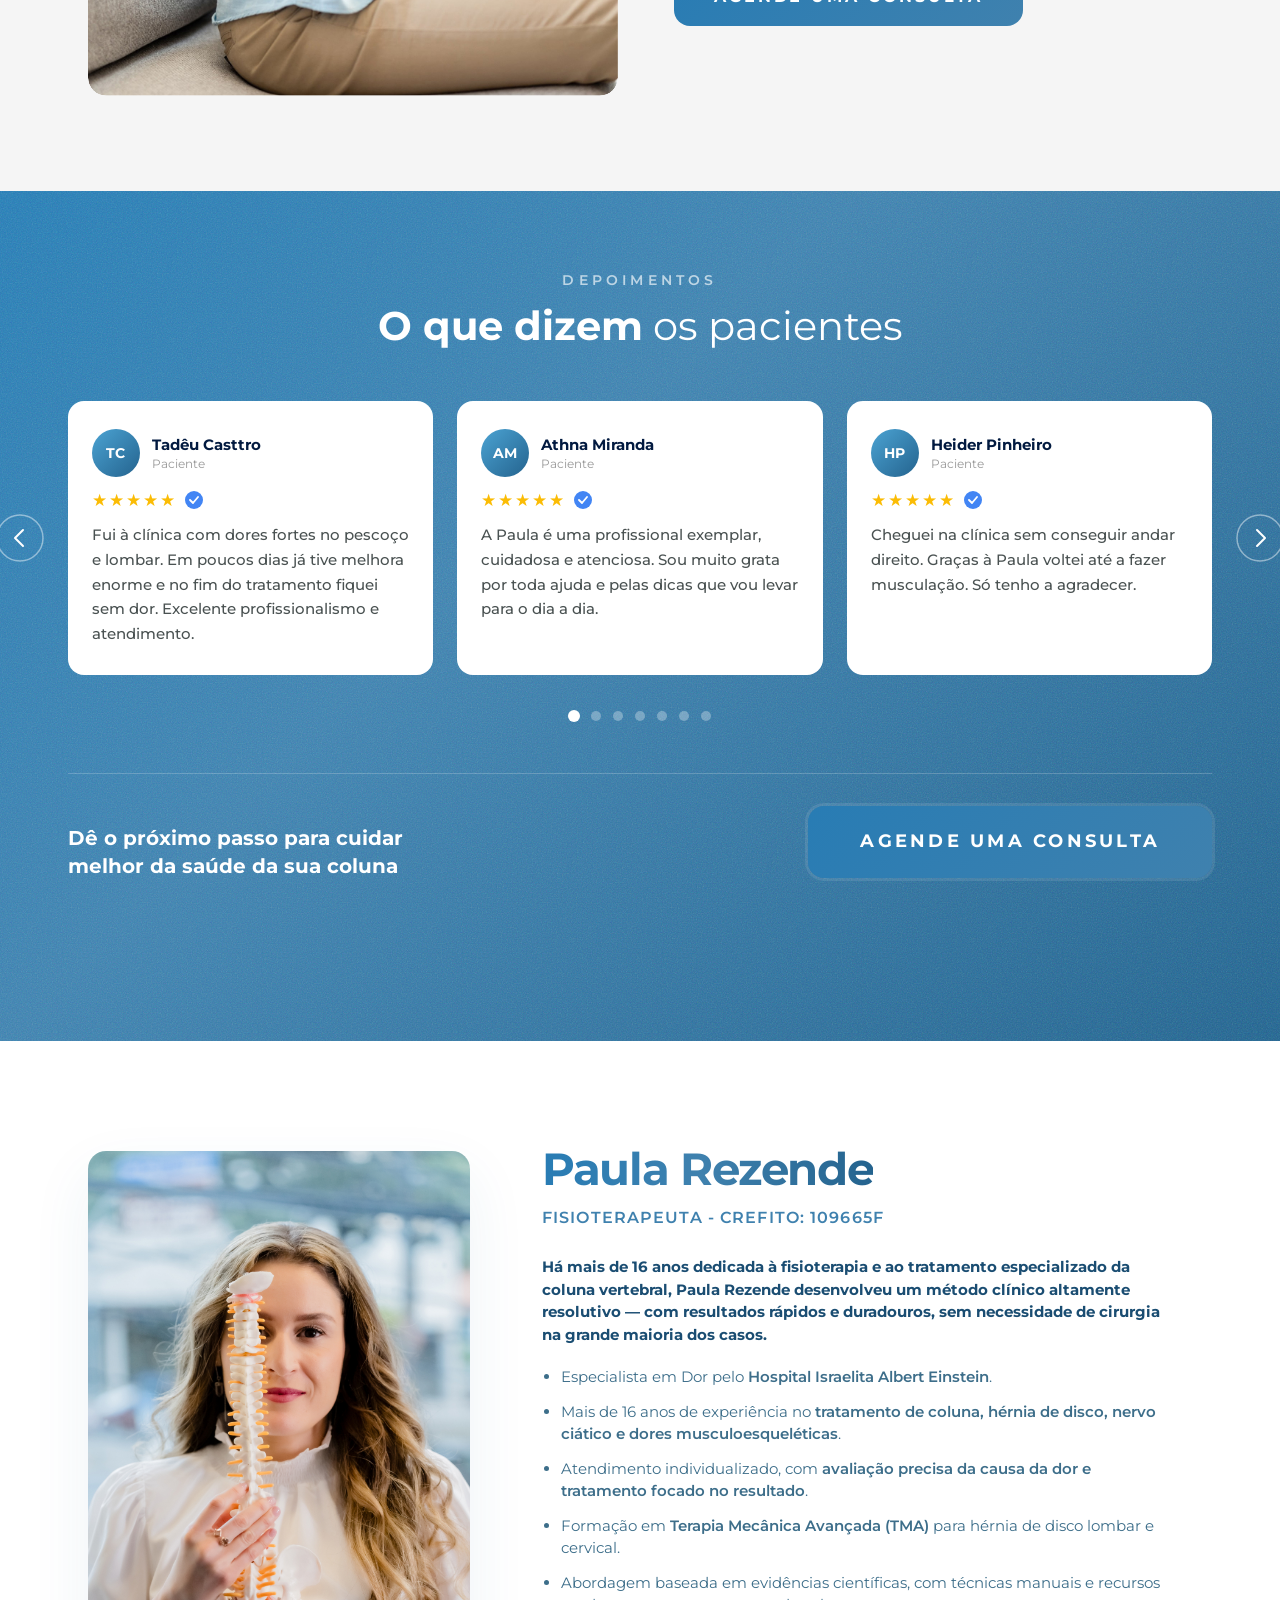
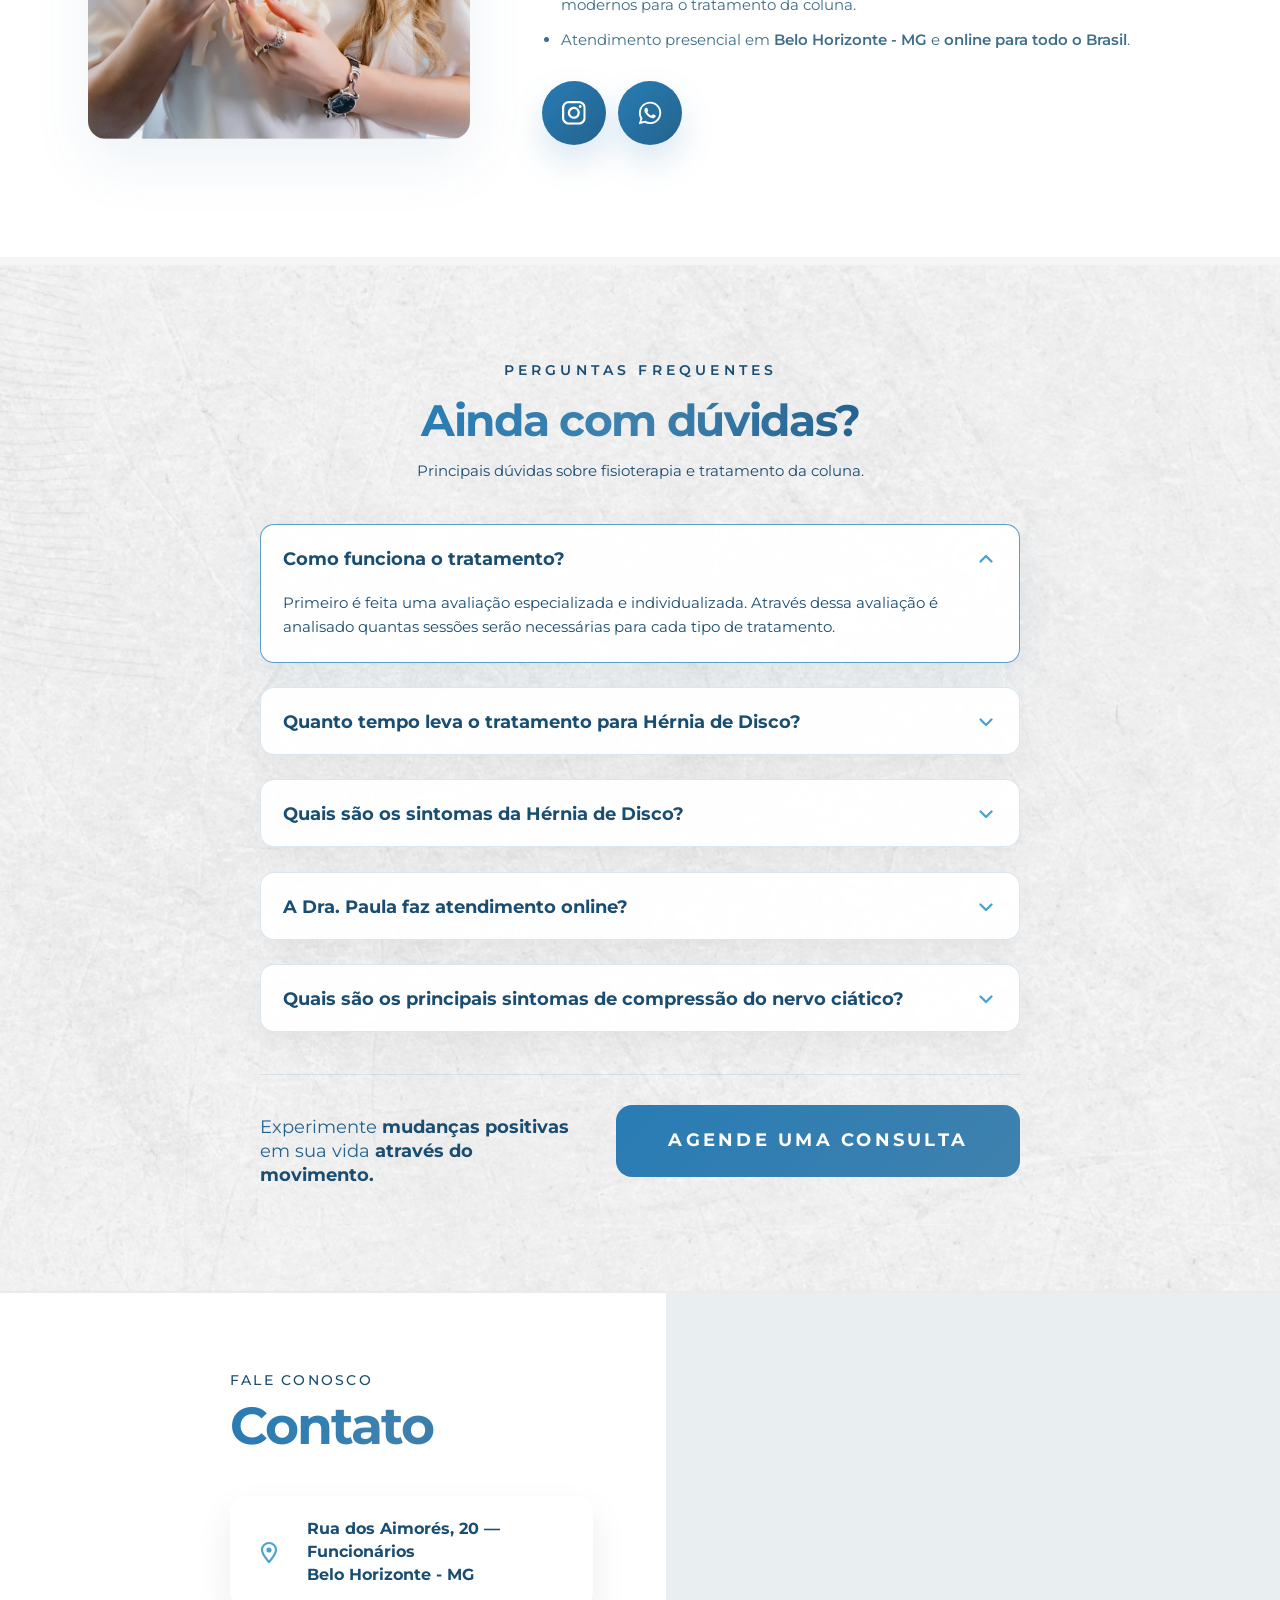
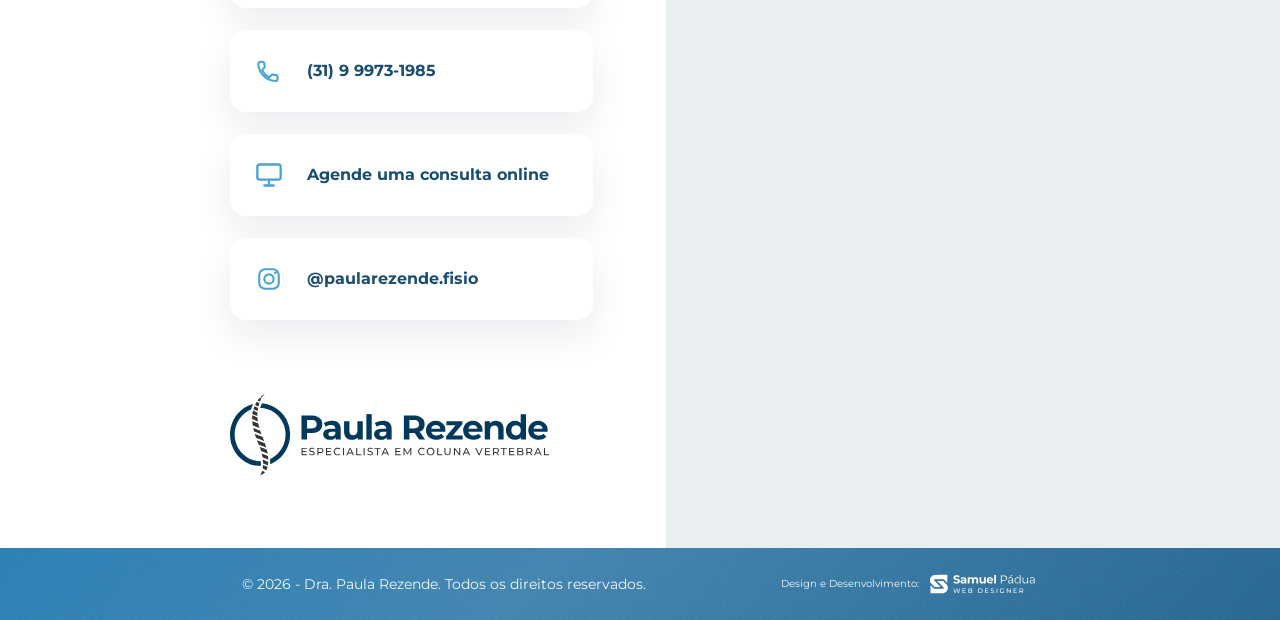
==== commit cebeff03: "style: escurece e encurta subtítulo do FAQ Co-Authored-By: Claude Sonnet 4.6 <noreply@anthropic.com>" ====
--- a/index.html
+++ b/index.html
@@ -675,7 +675,7 @@
       <div class="faq-header">
         <span class="faq-tagline">Perguntas Frequentes</span>
         <h2 class="faq-title">Ainda com dúvidas?</h2>
-        <p class="faq-subtitle">Confira abaixo as principais perguntas dos pacientes sobre Fisioterapia e tratamento de dores na coluna.</p>
+        <p class="faq-subtitle">Principais dúvidas sobre fisioterapia e tratamento da coluna.</p>
       </div>
 
       <div class="faq-list">
--- a/style.css
+++ b/style.css
@@ -310,7 +310,7 @@
   inset: 0;
   width: 162px;
   height: 162px;
-  animation: spin-stamp 18s linear infinite;
+  animation: spin-stamp 28s linear infinite;
   transform-origin: center center;
 }
 
@@ -1488,7 +1488,7 @@
   font-size: 15px;
   font-weight: 400;
   line-height: 1.55;
-  color: #3F81AE;
+  color: #1A4D72;
 }
 
 .faq-list {
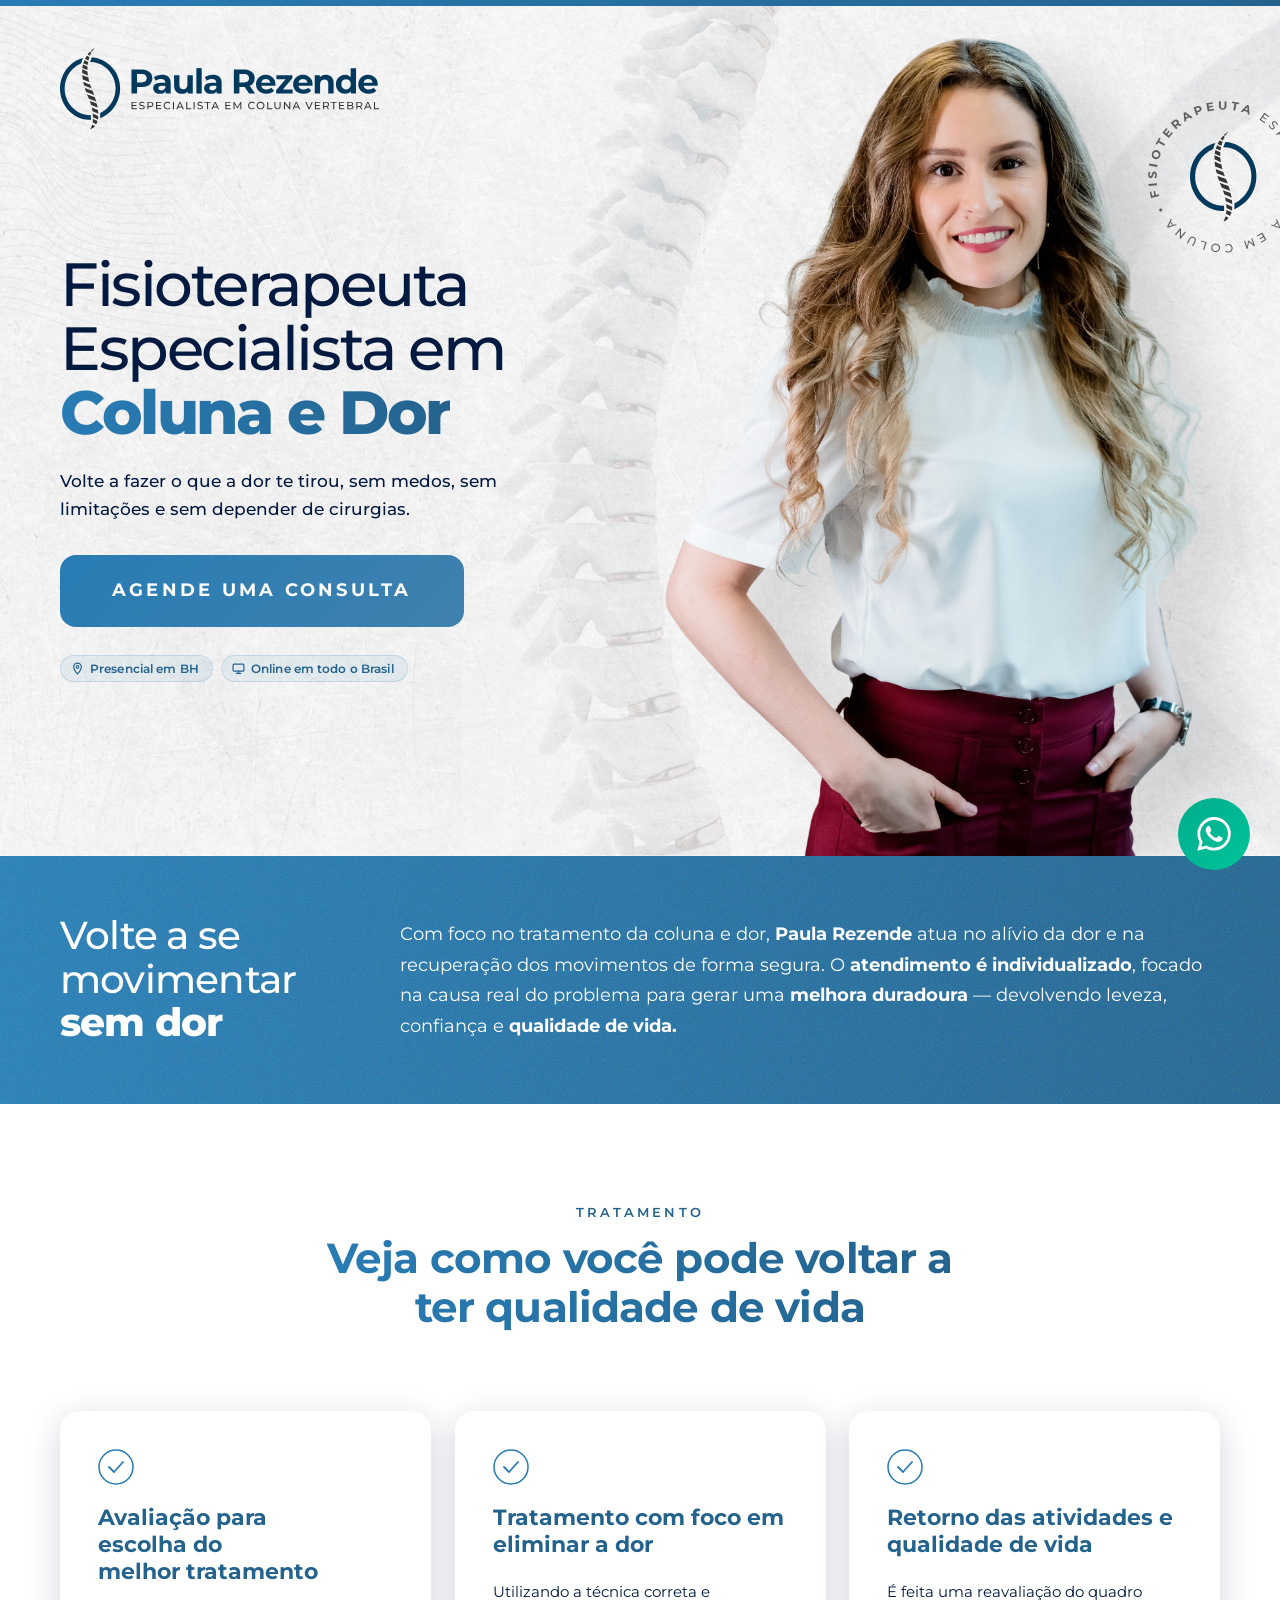
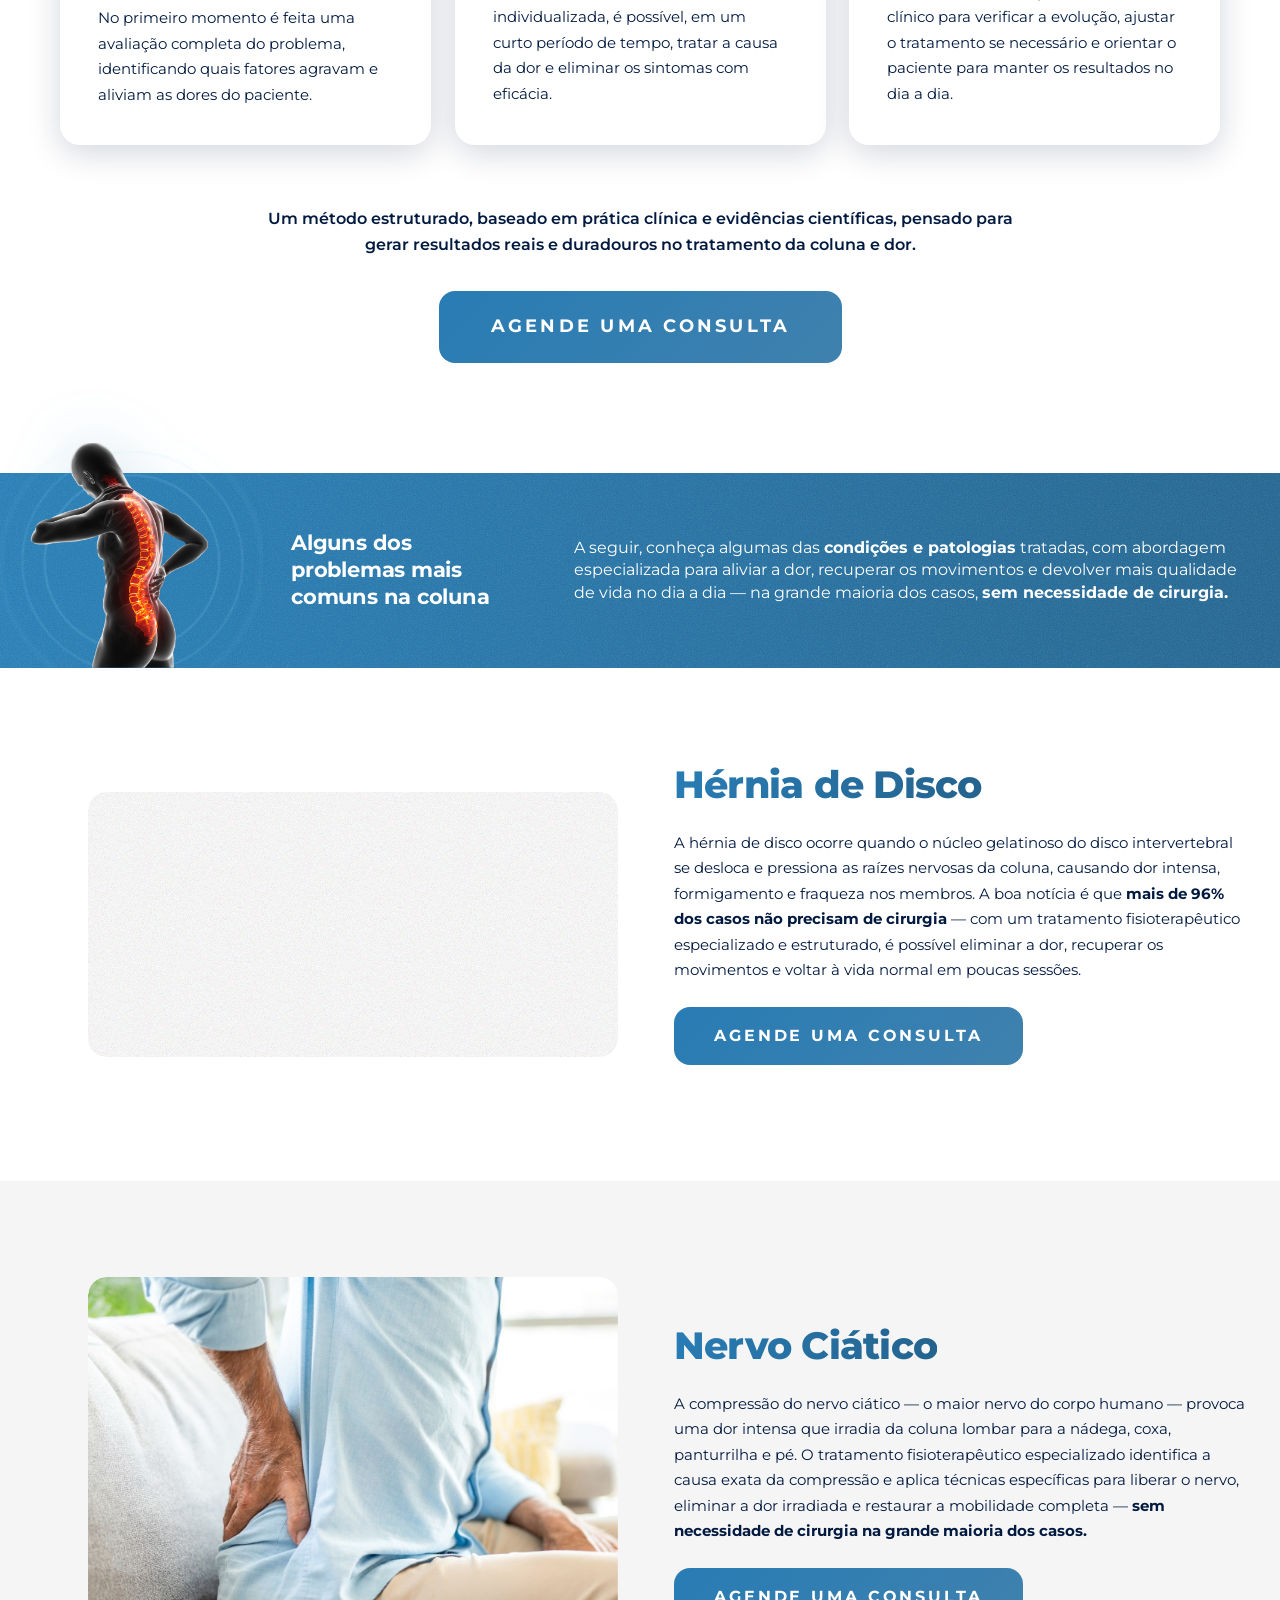
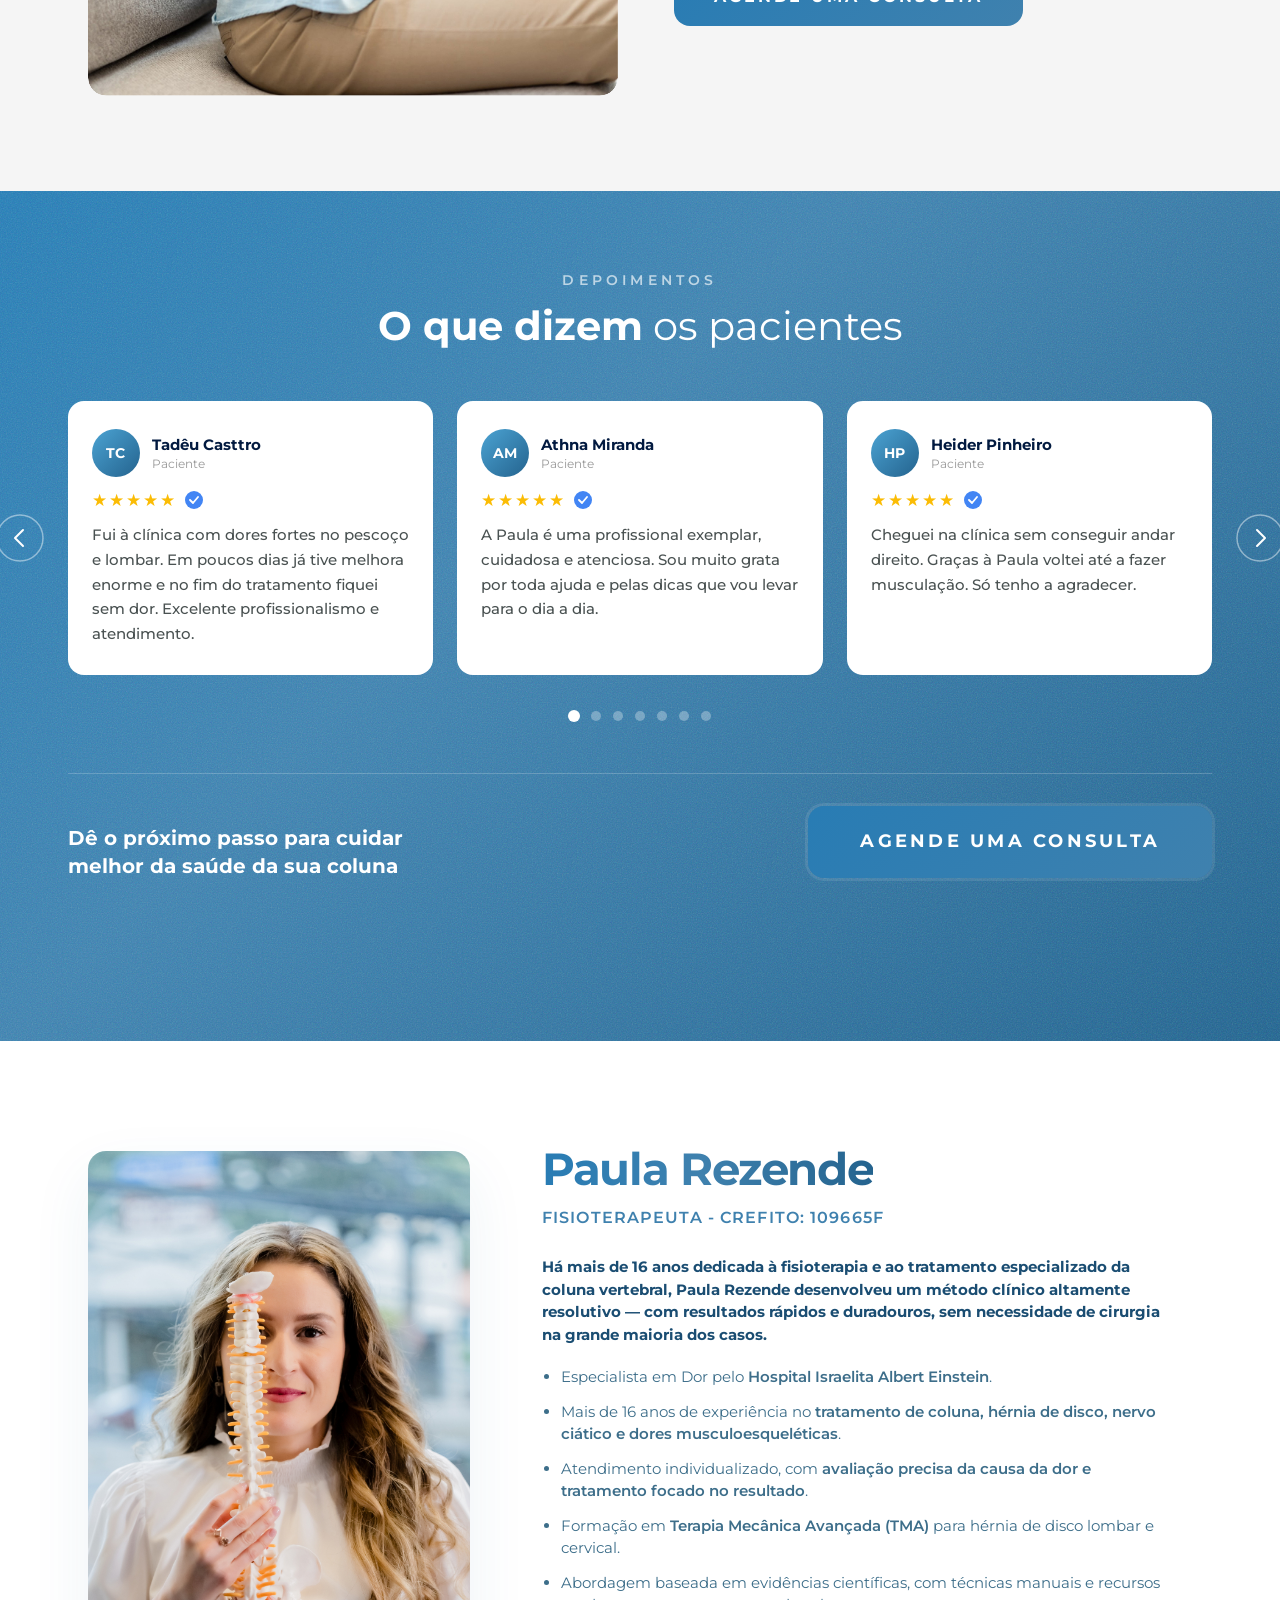
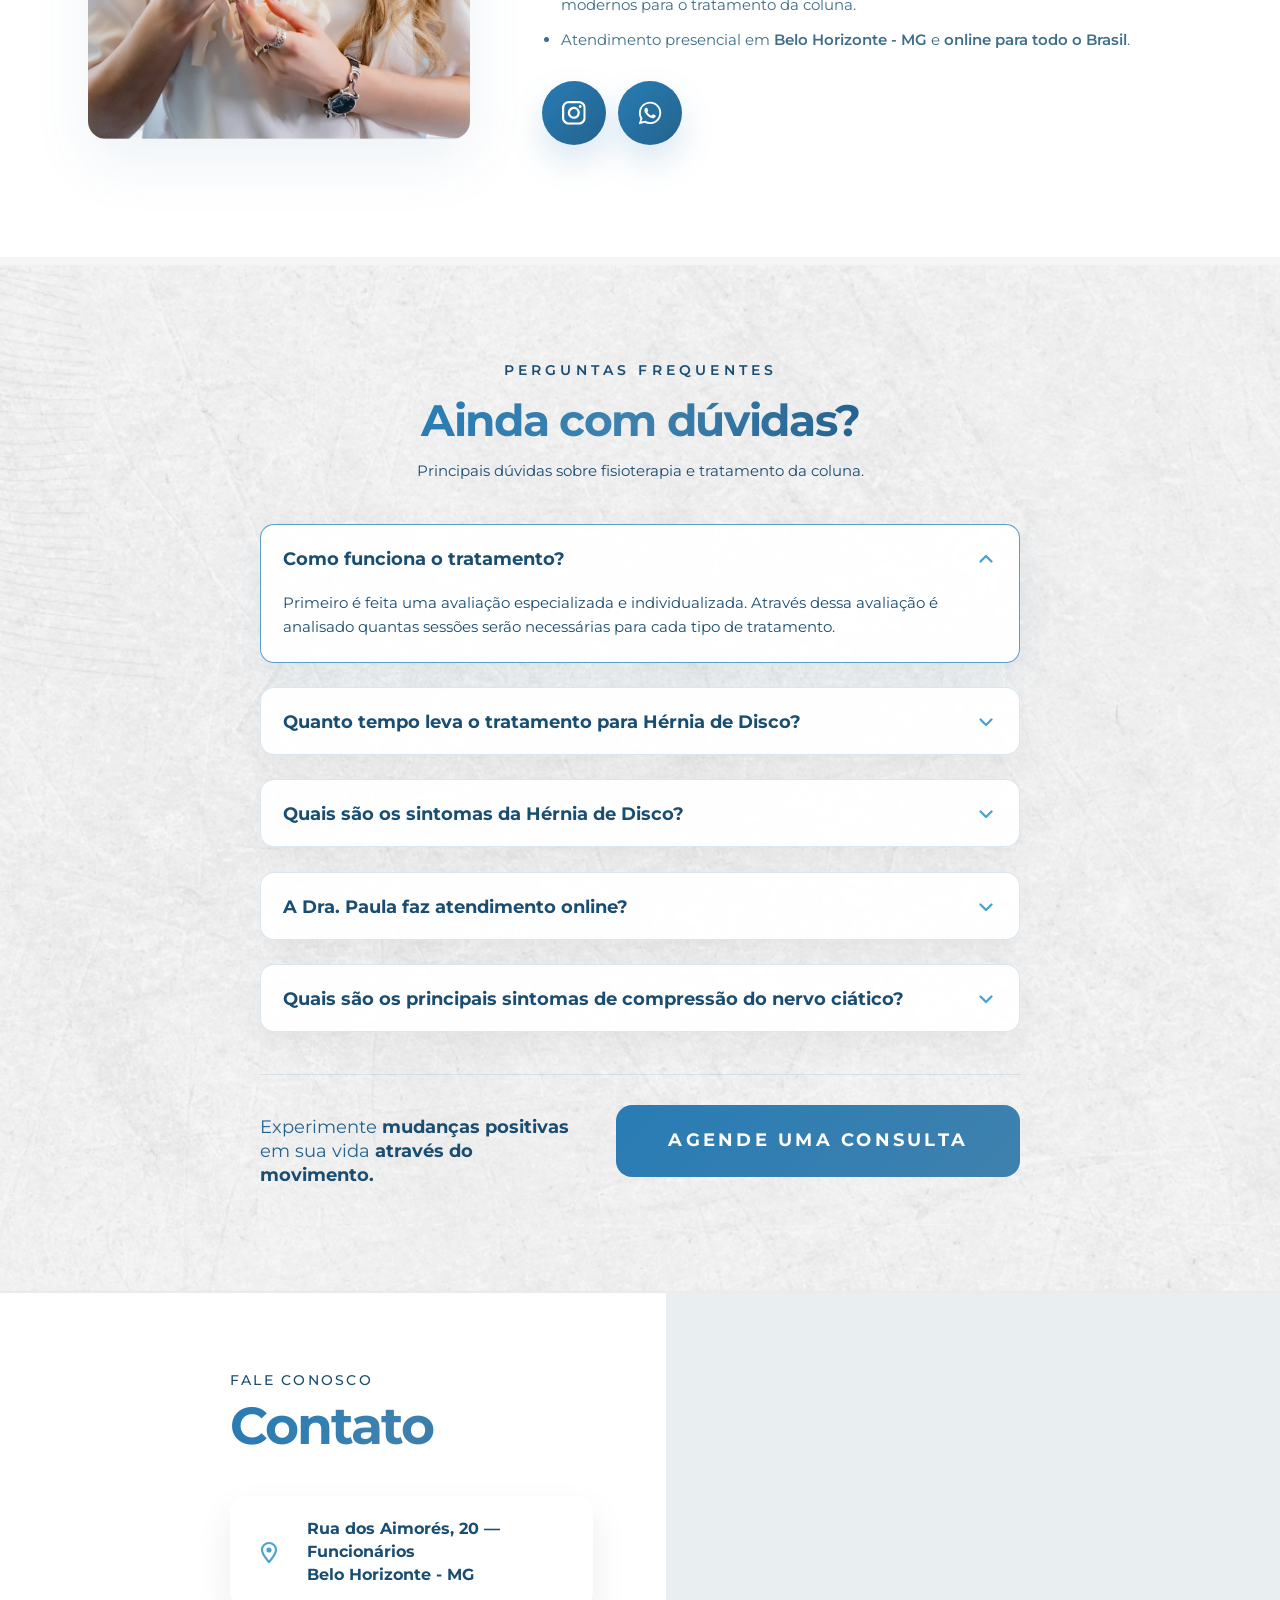
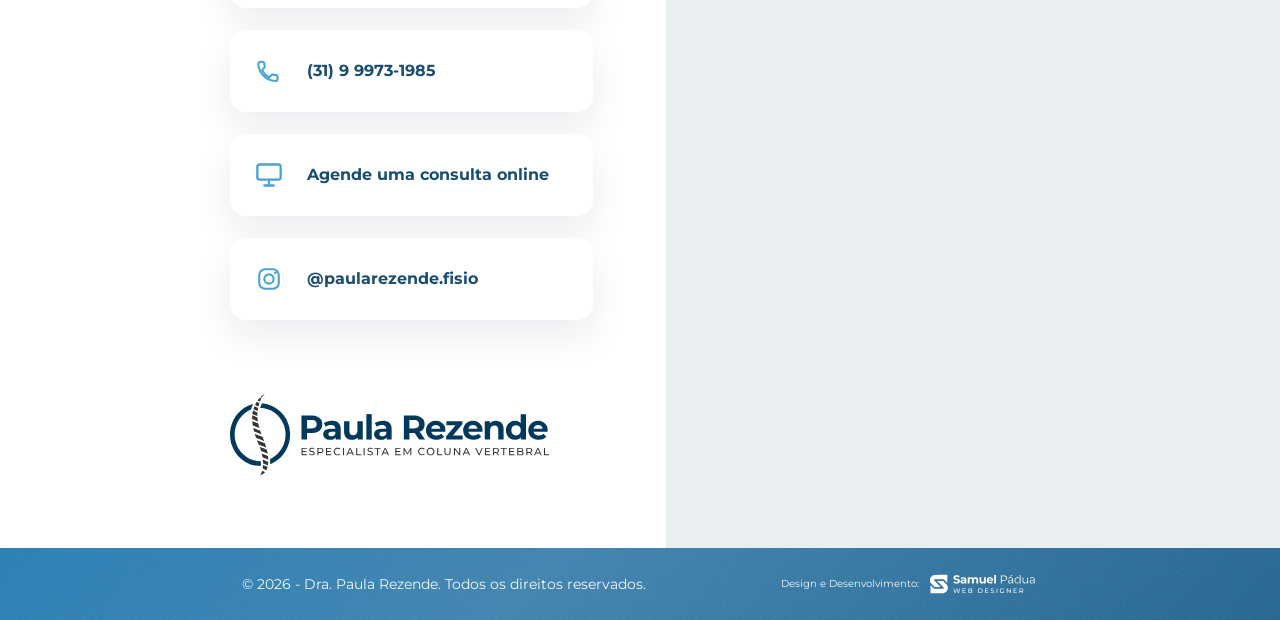
==== commit 3e6ea29d: "content: atualiza subtítulo da hero section" ====
--- a/index.html
+++ b/index.html
@@ -116,7 +116,7 @@
           </h1>
 
           <p class="subtext">
-            Alívio da dor, recuperação dos movimentos e um tratamento focado na causa — para você voltar à sua rotina com mais qualidade de vida.
+            Volte a fazer o que a dor te tirou, sem medos, sem limitações e sem depender de cirurgias.
           </p>
 
           <a href="https://wa.me/5531999731985" class="btn-cta" target="_blank" rel="noopener">
--- a/style.css
+++ b/style.css
@@ -718,25 +718,28 @@
 
   .subtext { font-size: 15px; max-width: 100%; }
 
-  /* Ancora pelo topo — mostra cabeça + torso, pés cortam embaixo */
   .hero-right {
     width: 100%;
-    height: 400px;
+    height: auto;
     align-self: auto;
     justify-content: center;
-    overflow: hidden;
+    overflow: visible;
     margin-top: 16px;
   }
 
   .doctor-img {
-    position: absolute;
-    top: 0;
-    left: 50%;
-    transform: translateX(-50%);
-    height: 480px;
-  }
-
-  .stamp-wrapper { top: 220px; right: 16px; width: 110px; height: 110px; }
+    position: relative;
+    top: auto;
+    left: auto;
+    transform: none;
+    width: 85%;
+    height: auto;
+    max-width: 380px;
+    margin: 0 auto;
+    display: block;
+  }
+
+  .stamp-wrapper { top: 20px; right: 16px; width: 110px; height: 110px; }
   .stamp-txt    { width: 110px; height: 110px; }
   .stamp-iso    { width: 80px; height: 80px; }
 }
@@ -766,21 +769,25 @@
     text-align: center;
   }
 
-  /* Ancora pelo topo — mostra cabeça + torso */
   .hero-right {
-    height: 320px;
-    overflow: hidden;
+    height: auto;
+    overflow: visible;
     margin-top: 12px;
   }
 
   .doctor-img {
-    top: 0;
+    position: relative;
+    top: auto;
     bottom: auto;
-    height: 380px;
-    transform: translateX(-50%);
-  }
-
-  .stamp-wrapper { width: 86px; height: 86px; top: 30px; bottom: auto; right: 12px; }
+    width: 85%;
+    height: auto;
+    max-width: 340px;
+    transform: none;
+    margin: 0 auto;
+    display: block;
+  }
+
+  .stamp-wrapper { width: 86px; height: 86px; top: 16px; bottom: auto; right: 12px; }
   .stamp-txt    { width: 86px; height: 86px; }
   .stamp-iso    { width: 64px; height: 64px; }
 
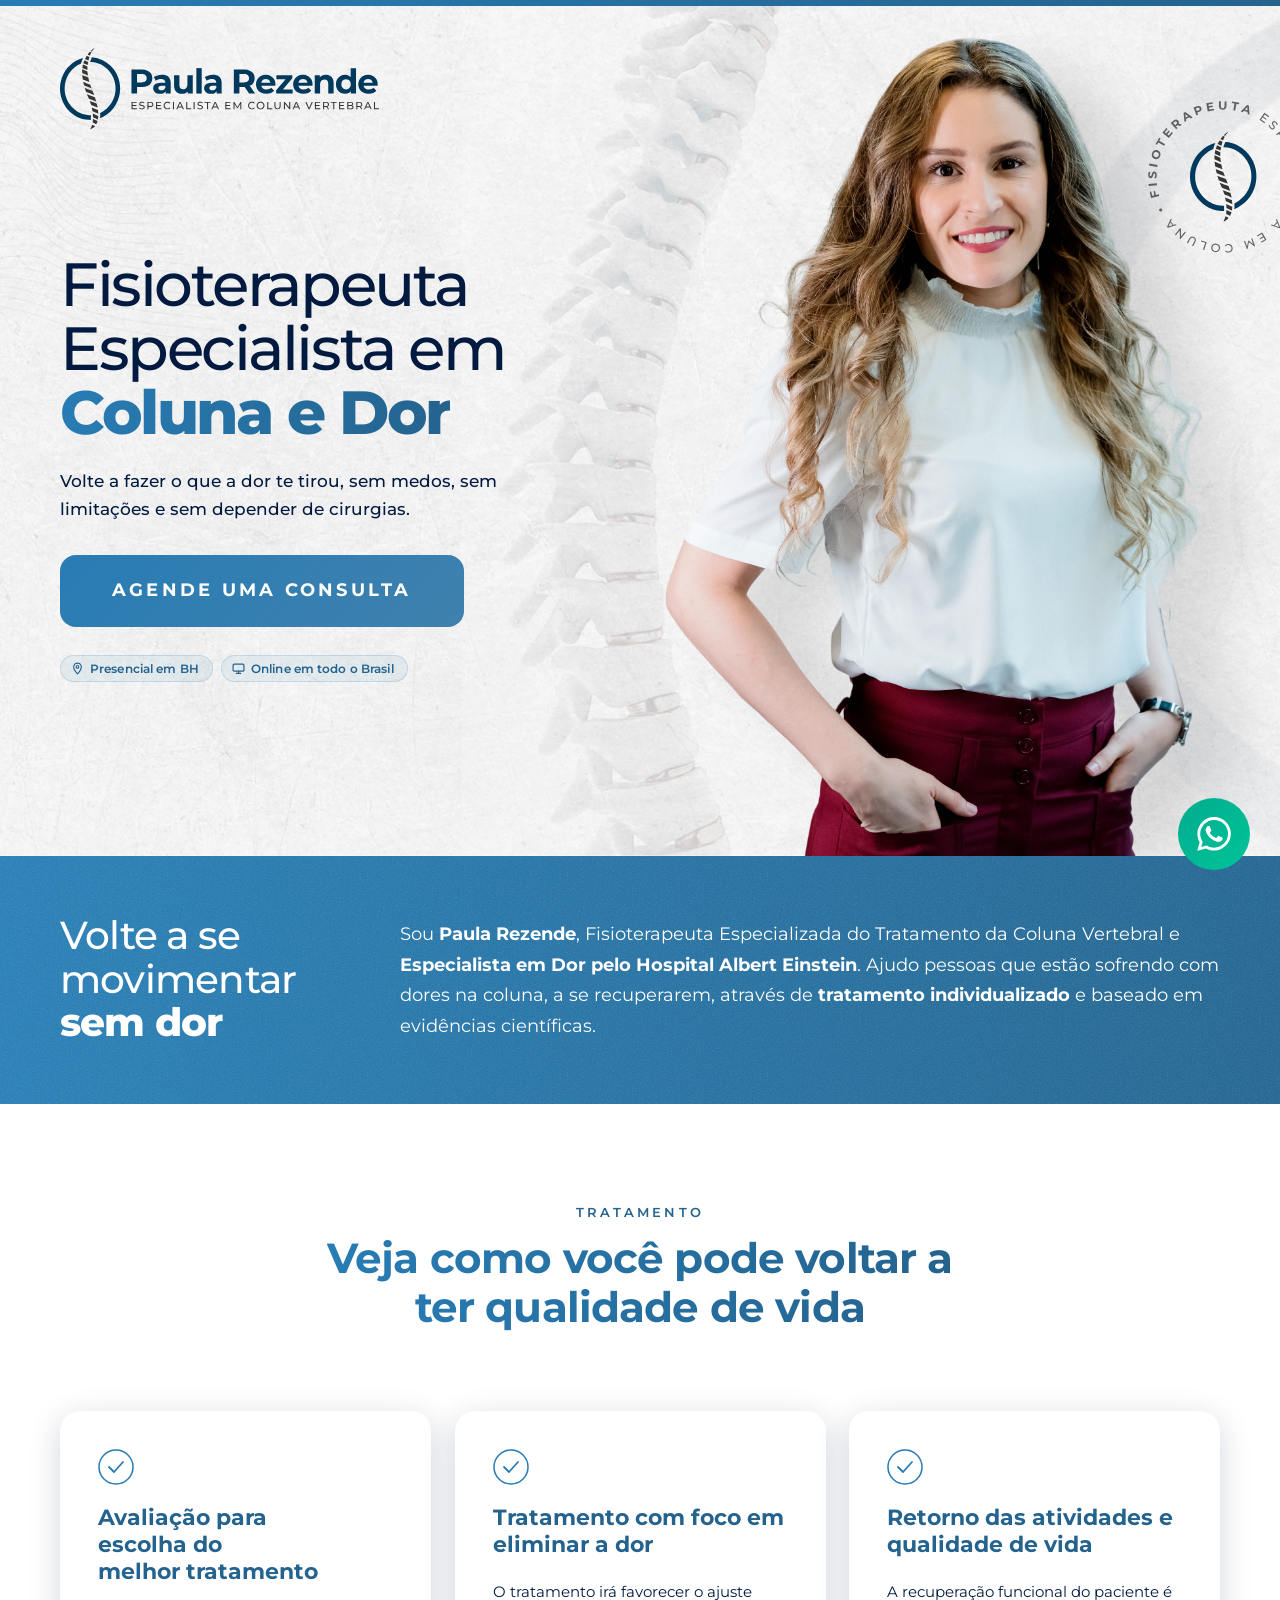
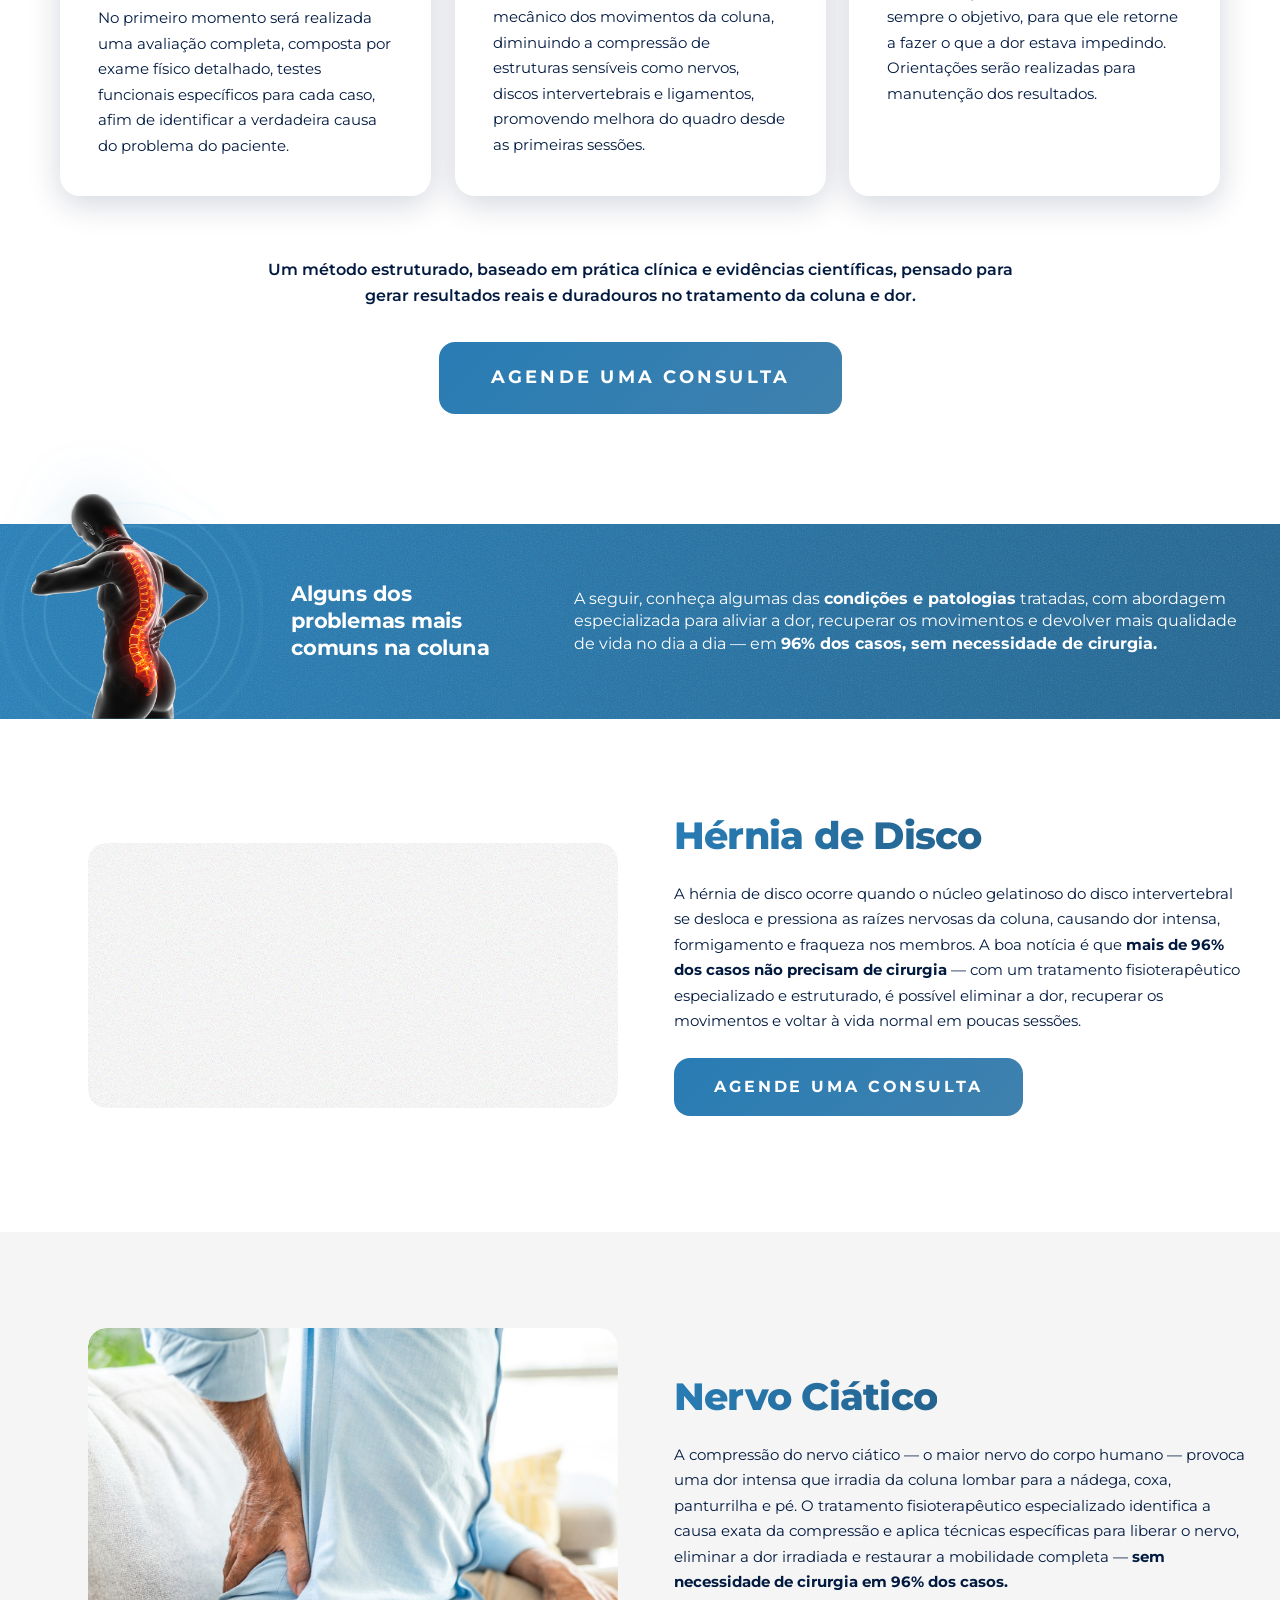
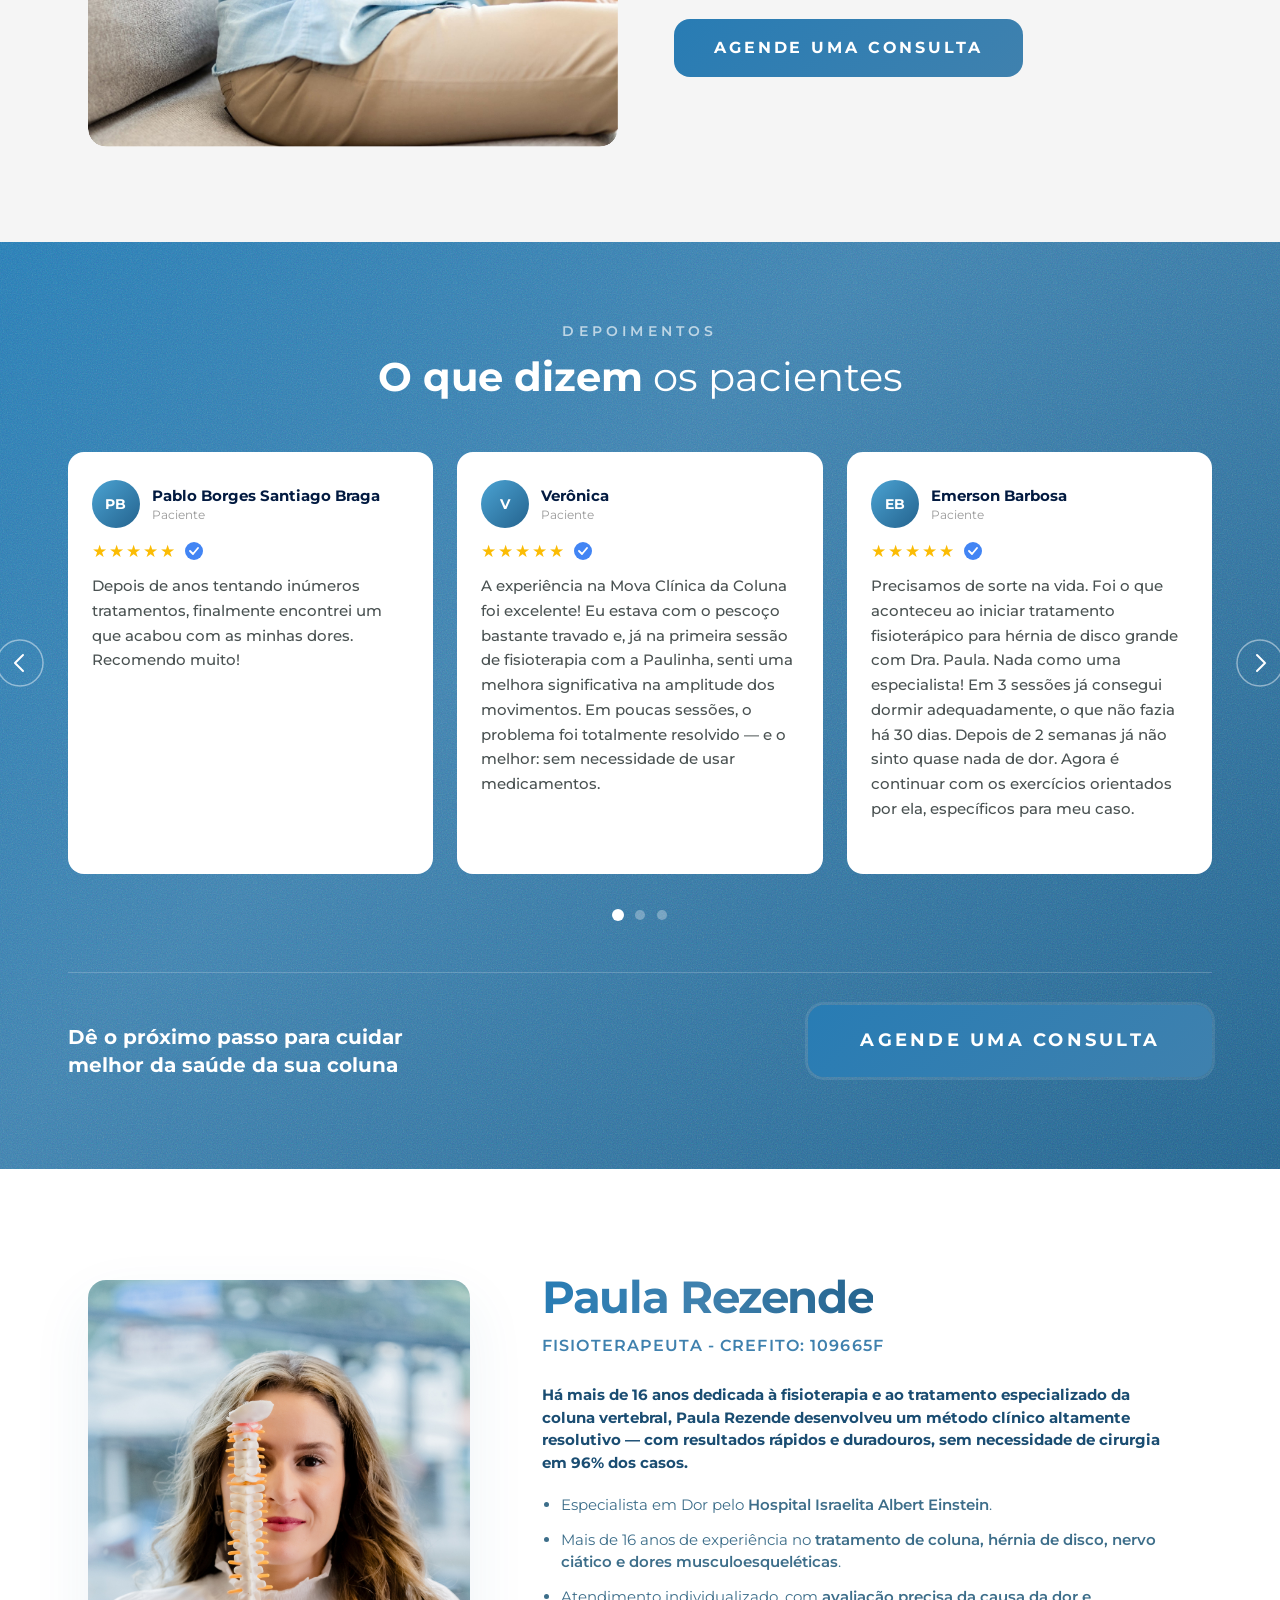
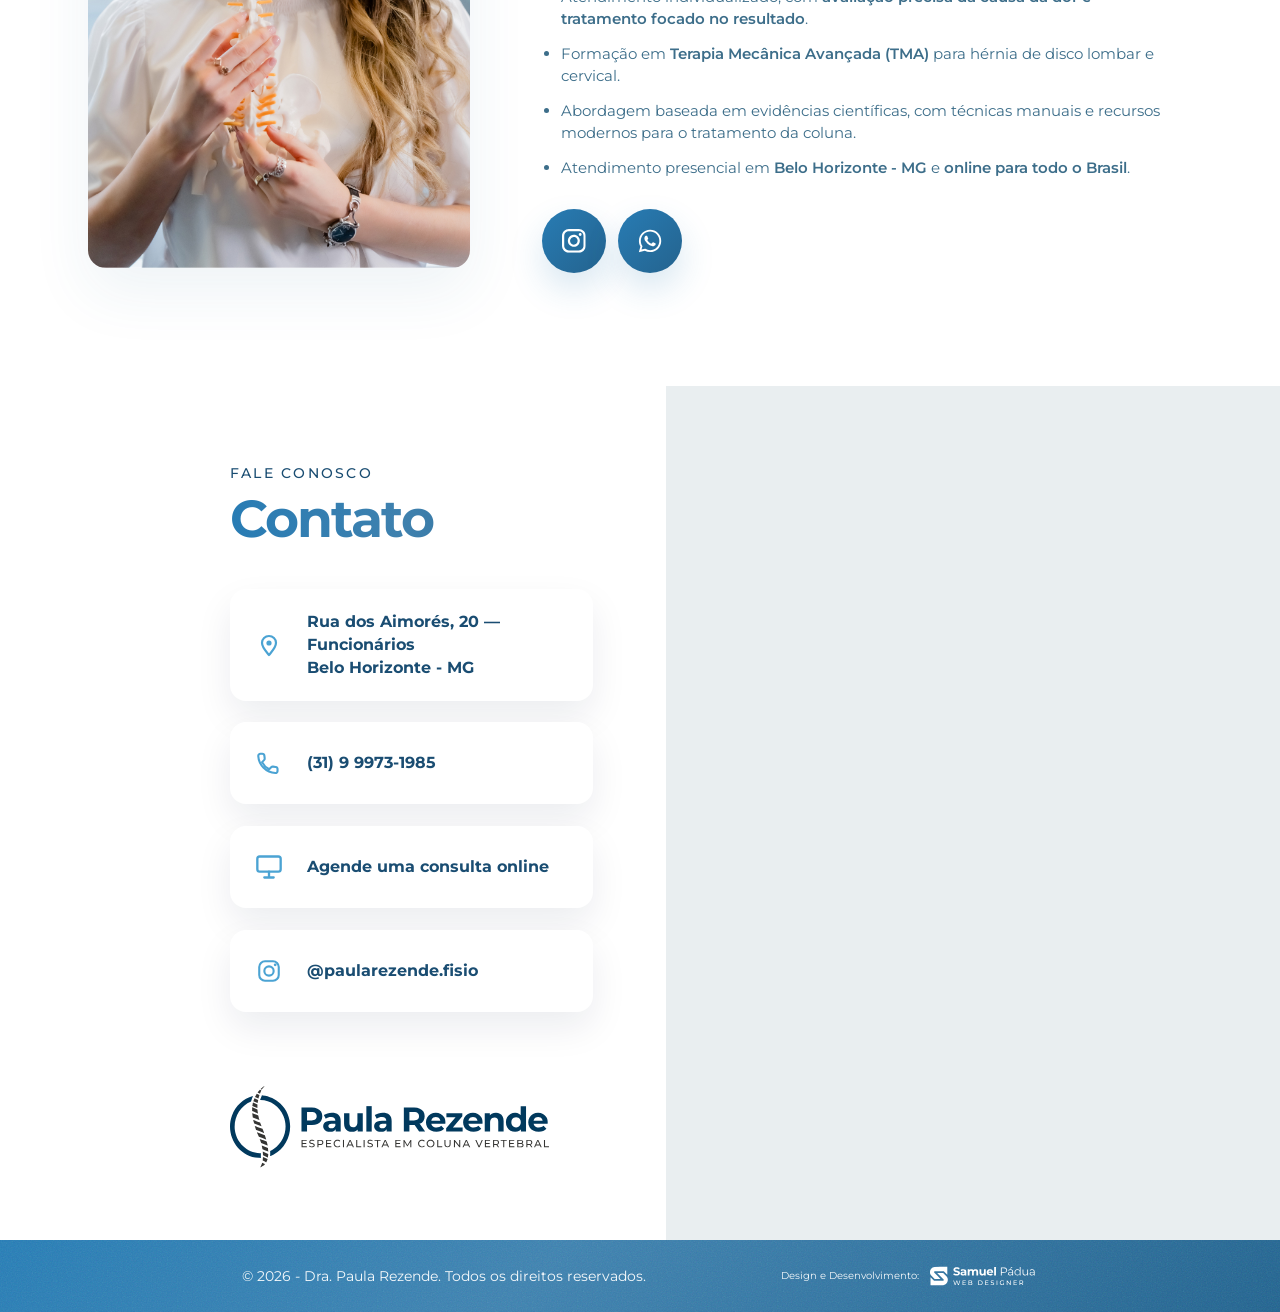
==== commit d6eeb91e: "content: atualiza textos e depoimentos do site - Subtítulo da hero: novo copy focado em resultado - " ====
--- a/index.html
+++ b/index.html
@@ -160,7 +160,7 @@
 
       <div class="intro-right">
         <p>
-          Com foco no tratamento da coluna e dor, <strong>Paula Rezende</strong> atua no alívio da dor e na recuperação dos movimentos de forma segura. O <strong>atendimento é individualizado</strong>, focado na causa real do problema para gerar uma <strong>melhora duradoura</strong> — devolvendo leveza, confiança e <strong>qualidade de vida.</strong>
+          Sou <strong>Paula Rezende</strong>, Fisioterapeuta Especializada do Tratamento da Coluna Vertebral e <strong>Especialista em Dor pelo Hospital Albert Einstein</strong>. Ajudo pessoas que estão sofrendo com dores na coluna, a se recuperarem, através de <strong>tratamento individualizado</strong> e baseado em evidências científicas.
         </p>
       </div>
 
@@ -187,7 +187,7 @@
             </svg>
           </div>
           <h3>Avaliação para escolha do<br>melhor tratamento</h3>
-          <p>No primeiro momento é feita uma avaliação completa do problema, identificando quais fatores agravam e aliviam as dores do paciente.</p>
+          <p>No primeiro momento será realizada uma avaliação completa, composta por exame físico detalhado, testes funcionais específicos para cada caso, afim de identificar a verdadeira causa do problema do paciente.</p>
         </div>
 
         <div class="card">
@@ -198,7 +198,7 @@
             </svg>
           </div>
           <h3>Tratamento com foco em<br>eliminar a dor</h3>
-          <p>Utilizando a técnica correta e individualizada, é possível, em um curto período de tempo, tratar a causa da dor e eliminar os sintomas com eficácia.</p>
+          <p>O tratamento irá favorecer o ajuste mecânico dos movimentos da coluna, diminuindo a compressão de estruturas sensíveis como nervos, discos intervertebrais e ligamentos, promovendo melhora do quadro desde as primeiras sessões.</p>
         </div>
 
         <div class="card">
@@ -209,7 +209,7 @@
             </svg>
           </div>
           <h3>Retorno das atividades e<br>qualidade de vida</h3>
-          <p>É feita uma reavaliação do quadro clínico para verificar a evolução, ajustar o tratamento se necessário e orientar o paciente para manter os resultados no dia a dia.</p>
+          <p>A recuperação funcional do paciente é sempre o objetivo, para que ele retorne a fazer o que a dor estava impedindo. Orientações serão realizadas para manutenção dos resultados.</p>
         </div>
 
       </div>
@@ -236,7 +236,7 @@
 
       <h2 class="problems-headline">Alguns dos<br>problemas mais<br>comuns na coluna</h2>
 
-      <p class="problems-body">A seguir, conheça algumas das <strong>condições e patologias</strong> tratadas, com abordagem especializada para aliviar a dor, recuperar os movimentos e devolver mais qualidade de vida no dia a dia — na grande maioria dos casos, <strong>sem necessidade de cirurgia.</strong></p>
+      <p class="problems-body">A seguir, conheça algumas das <strong>condições e patologias</strong> tratadas, com abordagem especializada para aliviar a dor, recuperar os movimentos e devolver mais qualidade de vida no dia a dia — em <strong>96% dos casos, sem necessidade de cirurgia.</strong></p>
     </div>
   </section>
   <!-- ======================== /PROBLEMS BLOCK ======================== -->
@@ -273,7 +273,7 @@
 
       <div class="condition-text">
         <h2 class="condition-title"><strong>Nervo Ciático</strong></h2>
-        <p class="condition-body">A compressão do nervo ciático — o maior nervo do corpo humano — provoca uma dor intensa que irradia da coluna lombar para a nádega, coxa, panturrilha e pé. O tratamento fisioterapêutico especializado identifica a causa exata da compressão e aplica técnicas específicas para liberar o nervo, eliminar a dor irradiada e restaurar a mobilidade completa — <strong>sem necessidade de cirurgia na grande maioria dos casos.</strong></p>
+        <p class="condition-body">A compressão do nervo ciático — o maior nervo do corpo humano — provoca uma dor intensa que irradia da coluna lombar para a nádega, coxa, panturrilha e pé. O tratamento fisioterapêutico especializado identifica a causa exata da compressão e aplica técnicas específicas para liberar o nervo, eliminar a dor irradiada e restaurar a mobilidade completa — <strong>sem necessidade de cirurgia em 96% dos casos.</strong></p>
         <a href="https://wa.me/5531999731985" class="btn-cta" target="_blank" rel="noopener">
           Agende uma Consulta
         </a>
@@ -306,9 +306,9 @@
 
             <div class="review-card">
               <div class="rc-header">
-                <div class="rc-avatar">TC</div>
+                <div class="rc-avatar">PB</div>
                 <div class="rc-info">
-                  <strong class="rc-name">Tadêu Casttro</strong>
+                  <strong class="rc-name">Pablo Borges Santiago Braga</strong>
                   <span class="rc-count">Paciente</span>
                 </div>
               </div>
@@ -316,14 +316,14 @@
                 <span class="rc-stars-icons">★★★★★</span>
                 <span class="rc-badge"><svg width="10" height="8" viewBox="0 0 10 8" fill="none"><path d="M1 4l3 3 5-6" stroke="white" stroke-width="1.8" stroke-linecap="round" stroke-linejoin="round"/></svg></span>
               </div>
-              <p class="rc-text">Fui à clínica com dores fortes no pescoço e lombar. Em poucos dias já tive melhora enorme e no fim do tratamento fiquei sem dor. Excelente profissionalismo e atendimento.</p>
+              <p class="rc-text">Depois de anos tentando inúmeros tratamentos, finalmente encontrei um que acabou com as minhas dores. Recomendo muito!</p>
             </div>
 
             <div class="review-card">
               <div class="rc-header">
-                <div class="rc-avatar">AM</div>
+                <div class="rc-avatar">V</div>
                 <div class="rc-info">
-                  <strong class="rc-name">Athna Miranda</strong>
+                  <strong class="rc-name">Verônica</strong>
                   <span class="rc-count">Paciente</span>
                 </div>
               </div>
@@ -331,7 +331,37 @@
                 <span class="rc-stars-icons">★★★★★</span>
                 <span class="rc-badge"><svg width="10" height="8" viewBox="0 0 10 8" fill="none"><path d="M1 4l3 3 5-6" stroke="white" stroke-width="1.8" stroke-linecap="round" stroke-linejoin="round"/></svg></span>
               </div>
-              <p class="rc-text">A Paula é uma profissional exemplar, cuidadosa e atenciosa. Sou muito grata por toda ajuda e pelas dicas que vou levar para o dia a dia.</p>
+              <p class="rc-text">A experiência na Mova Clínica da Coluna foi excelente! Eu estava com o pescoço bastante travado e, já na primeira sessão de fisioterapia com a Paulinha, senti uma melhora significativa na amplitude dos movimentos. Em poucas sessões, o problema foi totalmente resolvido — e o melhor: sem necessidade de usar medicamentos.</p>
+            </div>
+
+            <div class="review-card">
+              <div class="rc-header">
+                <div class="rc-avatar">EB</div>
+                <div class="rc-info">
+                  <strong class="rc-name">Emerson Barbosa</strong>
+                  <span class="rc-count">Paciente</span>
+                </div>
+              </div>
+              <div class="rc-stars">
+                <span class="rc-stars-icons">★★★★★</span>
+                <span class="rc-badge"><svg width="10" height="8" viewBox="0 0 10 8" fill="none"><path d="M1 4l3 3 5-6" stroke="white" stroke-width="1.8" stroke-linecap="round" stroke-linejoin="round"/></svg></span>
+              </div>
+              <p class="rc-text">Precisamos de sorte na vida. Foi o que aconteceu ao iniciar tratamento fisioterápico para hérnia de disco grande com Dra. Paula. Nada como uma especialista! Em 3 sessões já consegui dormir adequadamente, o que não fazia há 30 dias. Depois de 2 semanas já não sinto quase nada de dor. Agora é continuar com os exercícios orientados por ela, específicos para meu caso.</p>
+            </div>
+
+            <div class="review-card">
+              <div class="rc-header">
+                <div class="rc-avatar">ER</div>
+                <div class="rc-info">
+                  <strong class="rc-name">Elisane Reis</strong>
+                  <span class="rc-count">Paciente</span>
+                </div>
+              </div>
+              <div class="rc-stars">
+                <span class="rc-stars-icons">★★★★★</span>
+                <span class="rc-badge"><svg width="10" height="8" viewBox="0 0 10 8" fill="none"><path d="M1 4l3 3 5-6" stroke="white" stroke-width="1.8" stroke-linecap="round" stroke-linejoin="round"/></svg></span>
+              </div>
+              <p class="rc-text">Se pudesse daria mil estrelas. Paula é uma profissional competente, muito gentil e extremamente eficaz, dedicada e interessada em seu conhecimento. Posso atestar, pois trabalho em área correlata, sou Neurologista. Depois de muito tempo com dor intensa diária, cervical e lombar com irradiação para braço e perna, deixei de sentir dor e pude retornar às atividades físicas. O resultado foi notável. Recomendo com segurança.</p>
             </div>
 
             <div class="review-card">
@@ -346,52 +376,7 @@
                 <span class="rc-stars-icons">★★★★★</span>
                 <span class="rc-badge"><svg width="10" height="8" viewBox="0 0 10 8" fill="none"><path d="M1 4l3 3 5-6" stroke="white" stroke-width="1.8" stroke-linecap="round" stroke-linejoin="round"/></svg></span>
               </div>
-              <p class="rc-text">Cheguei na clínica sem conseguir andar direito. Graças à Paula voltei até a fazer musculação. Só tenho a agradecer.</p>
-            </div>
-
-            <div class="review-card">
-              <div class="rc-header">
-                <div class="rc-avatar">GG</div>
-                <div class="rc-info">
-                  <strong class="rc-name">Gustavo Generoso</strong>
-                  <span class="rc-count">Paciente</span>
-                </div>
-              </div>
-              <div class="rc-stars">
-                <span class="rc-stars-icons">★★★★★</span>
-                <span class="rc-badge"><svg width="10" height="8" viewBox="0 0 10 8" fill="none"><path d="M1 4l3 3 5-6" stroke="white" stroke-width="1.8" stroke-linecap="round" stroke-linejoin="round"/></svg></span>
-              </div>
-              <p class="rc-text">Atendimento super acolhedor e profissionais capacitados. A Paula me ajudou muito quando travei a cervical. Indico de olhos fechados.</p>
-            </div>
-
-            <div class="review-card">
-              <div class="rc-header">
-                <div class="rc-avatar">MS</div>
-                <div class="rc-info">
-                  <strong class="rc-name">Marcela Swerts</strong>
-                  <span class="rc-count">Paciente</span>
-                </div>
-              </div>
-              <div class="rc-stars">
-                <span class="rc-stars-icons">★★★★★</span>
-                <span class="rc-badge"><svg width="10" height="8" viewBox="0 0 10 8" fill="none"><path d="M1 4l3 3 5-6" stroke="white" stroke-width="1.8" stroke-linecap="round" stroke-linejoin="round"/></svg></span>
-              </div>
-              <p class="rc-text">Atendimento excelente, clínica equipada e especializada no atendimento para coluna!</p>
-            </div>
-
-            <div class="review-card">
-              <div class="rc-header">
-                <div class="rc-avatar">CB</div>
-                <div class="rc-info">
-                  <strong class="rc-name">Clarice Borges Matos</strong>
-                  <span class="rc-count">Paciente</span>
-                </div>
-              </div>
-              <div class="rc-stars">
-                <span class="rc-stars-icons">★★★★★</span>
-                <span class="rc-badge"><svg width="10" height="8" viewBox="0 0 10 8" fill="none"><path d="M1 4l3 3 5-6" stroke="white" stroke-width="1.8" stroke-linecap="round" stroke-linejoin="round"/></svg></span>
-              </div>
-              <p class="rc-text">O Mova Pilates é sensacional! Estrutura impecável e profissionais muito atenciosos e competentes. Recomendo de olhos fechados.</p>
+              <p class="rc-text">Dr. Paula super indico. Cheguei na clínica sem andar, não conseguia amarrar meu cadarço do tênis. Graças a ela, voltei a fazer musculação e quase todos os exercícios com a mobilidade perfeita. Só tenho que agradecer.</p>
             </div>
 
             <div class="review-card">
@@ -406,14 +391,14 @@
                 <span class="rc-stars-icons">★★★★★</span>
                 <span class="rc-badge"><svg width="10" height="8" viewBox="0 0 10 8" fill="none"><path d="M1 4l3 3 5-6" stroke="white" stroke-width="1.8" stroke-linecap="round" stroke-linejoin="round"/></svg></span>
               </div>
-              <p class="rc-text">Cheguei lá depois de uma crise aguda de lombalgia e mal conseguia andar. Com duas semanas já estava sem dor.</p>
+              <p class="rc-text">Cheguei lá depois de uma crise aguda de lombalgia. Não estava nem andando. Com poucas semanas já fiquei sem dor.</p>
             </div>
 
             <div class="review-card">
               <div class="rc-header">
-                <div class="rc-avatar">LC</div>
+                <div class="rc-avatar">TC</div>
                 <div class="rc-info">
-                  <strong class="rc-name">Luiza Clara</strong>
+                  <strong class="rc-name">Tadêu Casttro</strong>
                   <span class="rc-count">Paciente</span>
                 </div>
               </div>
@@ -421,187 +406,7 @@
                 <span class="rc-stars-icons">★★★★★</span>
                 <span class="rc-badge"><svg width="10" height="8" viewBox="0 0 10 8" fill="none"><path d="M1 4l3 3 5-6" stroke="white" stroke-width="1.8" stroke-linecap="round" stroke-linejoin="round"/></svg></span>
               </div>
-              <p class="rc-text">Fui prontamente atendida e já na primeira consulta me senti melhor. As dores diminuíram muito seguindo os exercícios recomendados.</p>
-            </div>
-
-            <div class="review-card">
-              <div class="rc-header">
-                <div class="rc-avatar">SA</div>
-                <div class="rc-info">
-                  <strong class="rc-name">Silmane Alves</strong>
-                  <span class="rc-count">Paciente</span>
-                </div>
-              </div>
-              <div class="rc-stars">
-                <span class="rc-stars-icons">★★★★★</span>
-                <span class="rc-badge"><svg width="10" height="8" viewBox="0 0 10 8" fill="none"><path d="M1 4l3 3 5-6" stroke="white" stroke-width="1.8" stroke-linecap="round" stroke-linejoin="round"/></svg></span>
-              </div>
-              <p class="rc-text">Excelente profissional e atendimento de qualidade. Tive melhora significativa da dor no nervo ciático. Muito obrigada Paula!</p>
-            </div>
-
-            <div class="review-card">
-              <div class="rc-header">
-                <div class="rc-avatar">RB</div>
-                <div class="rc-info">
-                  <strong class="rc-name">Rômulo Barros Pinheiro</strong>
-                  <span class="rc-count">Paciente</span>
-                </div>
-              </div>
-              <div class="rc-stars">
-                <span class="rc-stars-icons">★★★★★</span>
-                <span class="rc-badge"><svg width="10" height="8" viewBox="0 0 10 8" fill="none"><path d="M1 4l3 3 5-6" stroke="white" stroke-width="1.8" stroke-linecap="round" stroke-linejoin="round"/></svg></span>
-              </div>
-              <p class="rc-text">Em apenas três sessões com a Paula deixei de sentir dores na cervical e no braço. Profissional extremamente dedicada e técnica.</p>
-            </div>
-
-            <div class="review-card">
-              <div class="rc-header">
-                <div class="rc-avatar">MD</div>
-                <div class="rc-info">
-                  <strong class="rc-name">Marcelo de Sousa Dias Santos</strong>
-                  <span class="rc-count">Paciente</span>
-                </div>
-              </div>
-              <div class="rc-stars">
-                <span class="rc-stars-icons">★★★★★</span>
-                <span class="rc-badge"><svg width="10" height="8" viewBox="0 0 10 8" fill="none"><path d="M1 4l3 3 5-6" stroke="white" stroke-width="1.8" stroke-linecap="round" stroke-linejoin="round"/></svg></span>
-              </div>
-              <p class="rc-text">Após meses de dores e indicação de possível cirurgia, tive alta totalmente sem dores após algumas sessões. Recomendo fortemente.</p>
-            </div>
-
-            <div class="review-card">
-              <div class="rc-header">
-                <div class="rc-avatar">DK</div>
-                <div class="rc-info">
-                  <strong class="rc-name">Daniela Kapitizky de Mendonça</strong>
-                  <span class="rc-count">Paciente</span>
-                </div>
-              </div>
-              <div class="rc-stars">
-                <span class="rc-stars-icons">★★★★★</span>
-                <span class="rc-badge"><svg width="10" height="8" viewBox="0 0 10 8" fill="none"><path d="M1 4l3 3 5-6" stroke="white" stroke-width="1.8" stroke-linecap="round" stroke-linejoin="round"/></svg></span>
-              </div>
-              <p class="rc-text">Sou aluna há quase 9 anos e sempre fui tratada com muita atenção e carinho. Profissionais excelentes e aulas focadas nos objetivos pessoais.</p>
-            </div>
-
-            <div class="review-card">
-              <div class="rc-header">
-                <div class="rc-avatar">NM</div>
-                <div class="rc-info">
-                  <strong class="rc-name">Nina de Melo</strong>
-                  <span class="rc-count">Paciente</span>
-                </div>
-              </div>
-              <div class="rc-stars">
-                <span class="rc-stars-icons">★★★★★</span>
-                <span class="rc-badge"><svg width="10" height="8" viewBox="0 0 10 8" fill="none"><path d="M1 4l3 3 5-6" stroke="white" stroke-width="1.8" stroke-linecap="round" stroke-linejoin="round"/></svg></span>
-              </div>
-              <p class="rc-text">Espaço agradável e profissionais atentos às necessidades dos alunos. Recomendo muito para quem busca um trabalho sério e acolhedor.</p>
-            </div>
-
-            <div class="review-card">
-              <div class="rc-header">
-                <div class="rc-avatar">MN</div>
-                <div class="rc-info">
-                  <strong class="rc-name">Márcia Nagem</strong>
-                  <span class="rc-count">Paciente</span>
-                </div>
-              </div>
-              <div class="rc-stars">
-                <span class="rc-stars-icons">★★★★★</span>
-                <span class="rc-badge"><svg width="10" height="8" viewBox="0 0 10 8" fill="none"><path d="M1 4l3 3 5-6" stroke="white" stroke-width="1.8" stroke-linecap="round" stroke-linejoin="round"/></svg></span>
-              </div>
-              <p class="rc-text">Ambiente ótimo, aparelhos excelentes e aulas variadas. Ótima assistência das fisioterapeutas. Recomendo!</p>
-            </div>
-
-            <div class="review-card">
-              <div class="rc-header">
-                <div class="rc-avatar">GT</div>
-                <div class="rc-info">
-                  <strong class="rc-name">Guilherme Torres</strong>
-                  <span class="rc-count">Paciente</span>
-                </div>
-              </div>
-              <div class="rc-stars">
-                <span class="rc-stars-icons">★★★★★</span>
-                <span class="rc-badge"><svg width="10" height="8" viewBox="0 0 10 8" fill="none"><path d="M1 4l3 3 5-6" stroke="white" stroke-width="1.8" stroke-linecap="round" stroke-linejoin="round"/></svg></span>
-              </div>
-              <p class="rc-text">Excelente estúdio de pilates, organizado, com ótimos aparelhos e professoras. Atendimento diferenciado. Super recomendo!</p>
-            </div>
-
-            <div class="review-card">
-              <div class="rc-header">
-                <div class="rc-avatar">LM</div>
-                <div class="rc-info">
-                  <strong class="rc-name">Lorena Miranda de Carvalho</strong>
-                  <span class="rc-count">Paciente</span>
-                </div>
-              </div>
-              <div class="rc-stars">
-                <span class="rc-stars-icons">★★★★★</span>
-                <span class="rc-badge"><svg width="10" height="8" viewBox="0 0 10 8" fill="none"><path d="M1 4l3 3 5-6" stroke="white" stroke-width="1.8" stroke-linecap="round" stroke-linejoin="round"/></svg></span>
-              </div>
-              <p class="rc-text">As aulas com a Paula têm me ajudado muito na consciência corporal e mobilidade. Ambiente acolhedor e ótimo atendimento.</p>
-            </div>
-
-            <div class="review-card">
-              <div class="rc-header">
-                <div class="rc-avatar">OR</div>
-                <div class="rc-info">
-                  <strong class="rc-name">Odete Rosa</strong>
-                  <span class="rc-count">Paciente</span>
-                </div>
-              </div>
-              <div class="rc-stars">
-                <span class="rc-stars-icons">★★★★★</span>
-                <span class="rc-badge"><svg width="10" height="8" viewBox="0 0 10 8" fill="none"><path d="M1 4l3 3 5-6" stroke="white" stroke-width="1.8" stroke-linecap="round" stroke-linejoin="round"/></svg></span>
-              </div>
-              <p class="rc-text">Cheguei com fortes dores lombares e em poucas sessões meu problema foi resolvido. Excelente atendimento da fisioterapeuta Paula.</p>
-            </div>
-
-            <div class="review-card">
-              <div class="rc-header">
-                <div class="rc-avatar">MT</div>
-                <div class="rc-info">
-                  <strong class="rc-name">Marco Tulio de Faria Almeida</strong>
-                  <span class="rc-count">Paciente</span>
-                </div>
-              </div>
-              <div class="rc-stars">
-                <span class="rc-stars-icons">★★★★★</span>
-                <span class="rc-badge"><svg width="10" height="8" viewBox="0 0 10 8" fill="none"><path d="M1 4l3 3 5-6" stroke="white" stroke-width="1.8" stroke-linecap="round" stroke-linejoin="round"/></svg></span>
-              </div>
-              <p class="rc-text">Fui muito bem atendido e o tratamento para coluna com a Paula foi bastante eficaz mesmo com poucas sessões.</p>
-            </div>
-
-            <div class="review-card">
-              <div class="rc-header">
-                <div class="rc-avatar">SS</div>
-                <div class="rc-info">
-                  <strong class="rc-name">Séfora Semíramis Sutil</strong>
-                  <span class="rc-count">Paciente</span>
-                </div>
-              </div>
-              <div class="rc-stars">
-                <span class="rc-stars-icons">★★★★★</span>
-                <span class="rc-badge"><svg width="10" height="8" viewBox="0 0 10 8" fill="none"><path d="M1 4l3 3 5-6" stroke="white" stroke-width="1.8" stroke-linecap="round" stroke-linejoin="round"/></svg></span>
-              </div>
-              <p class="rc-text">Tive um travamento na coluna resolvido em poucas sessões. Atendimento de ótima qualidade e profissionais experientes.</p>
-            </div>
-
-            <div class="review-card">
-              <div class="rc-header">
-                <div class="rc-avatar">JE</div>
-                <div class="rc-info">
-                  <strong class="rc-name">Jessica Evelyn</strong>
-                  <span class="rc-count">Paciente</span>
-                </div>
-              </div>
-              <div class="rc-stars">
-                <span class="rc-stars-icons">★★★★★</span>
-                <span class="rc-badge"><svg width="10" height="8" viewBox="0 0 10 8" fill="none"><path d="M1 4l3 3 5-6" stroke="white" stroke-width="1.8" stroke-linecap="round" stroke-linejoin="round"/></svg></span>
-              </div>
-              <p class="rc-text">Atendimento excelente, espaço climatizado, aulas dinâmicas e ótimos profissionais.</p>
+              <p class="rc-text">Fui à clínica com uma dor insuportável no pescoço e na região lombar. Tinha dificuldades em realizar qualquer movimento, inclusive para sair da cama pela manhã. Nos primeiros dias de tratamento, a Paula me deixou quase curado da lombar e o pescoço já não doía nada. No final do tratamento, toda a coluna estava totalmente sem dor. Os exercícios aplicados pela Paula foram perfeitos. Uma clínica exemplar.</p>
             </div>
 
           </div>
@@ -643,7 +448,7 @@
         <p class="profile-meta">FISIOTERAPEUTA - CREFITO: 109665F</p>
 
         <div class="profile-body">
-          <p><strong>Há mais de 16 anos dedicada à fisioterapia e ao tratamento especializado da coluna vertebral, Paula Rezende desenvolveu um método clínico altamente resolutivo — com resultados rápidos e duradouros, sem necessidade de cirurgia na grande maioria dos casos.</strong></p>
+          <p><strong>Há mais de 16 anos dedicada à fisioterapia e ao tratamento especializado da coluna vertebral, Paula Rezende desenvolveu um método clínico altamente resolutivo — com resultados rápidos e duradouros, sem necessidade de cirurgia em 96% dos casos.</strong></p>
 
           <ul>
             <li>Especialista em Dor pelo <span style="font-weight:600">Hospital Israelita Albert Einstein</span>.</li>
@@ -669,117 +474,6 @@
   </section>
   <!-- ======================== /PROFILE BLOCK ======================== -->
 
-  <!-- ======================== FAQ BLOCK ======================== -->
-  <section class="faq-block">
-    <div class="faq-inner">
-      <div class="faq-header">
-        <span class="faq-tagline">Perguntas Frequentes</span>
-        <h2 class="faq-title">Ainda com dúvidas?</h2>
-        <p class="faq-subtitle">Principais dúvidas sobre fisioterapia e tratamento da coluna.</p>
-      </div>
-
-      <div class="faq-list">
-        <article class="faq-item is-open">
-          <button class="faq-question" type="button" aria-expanded="true">
-            <span>Como funciona o tratamento?</span>
-            <span class="faq-icon" aria-hidden="true">
-              <svg width="22" height="22" viewBox="0 0 22 22" fill="none" xmlns="http://www.w3.org/2000/svg">
-                <path d="M5.5 8.5L11 14L16.5 8.5" stroke="currentColor" stroke-width="2.4" stroke-linecap="round" stroke-linejoin="round"/>
-              </svg>
-            </span>
-          </button>
-          <div class="faq-answer">
-            <p>Primeiro é feita uma avaliação especializada e individualizada. Através dessa avaliação é analisado quantas sessões serão necessárias para cada tipo de tratamento.</p>
-          </div>
-        </article>
-
-        <article class="faq-item">
-          <button class="faq-question" type="button" aria-expanded="false">
-            <span>Quanto tempo leva o tratamento para Hérnia de Disco?</span>
-            <span class="faq-icon" aria-hidden="true">
-              <svg width="22" height="22" viewBox="0 0 22 22" fill="none" xmlns="http://www.w3.org/2000/svg">
-                <path d="M5.5 8.5L11 14L16.5 8.5" stroke="currentColor" stroke-width="2.4" stroke-linecap="round" stroke-linejoin="round"/>
-              </svg>
-            </span>
-          </button>
-          <div class="faq-answer">
-            <p>Normalmente o tratamento para uma hérnia de disco dura em torno de 6 sessões, sendo realizadas 1 vez por semana. Porém a quantidade pode variar de acordo com a avaliação.</p>
-          </div>
-        </article>
-
-        <article class="faq-item">
-          <button class="faq-question" type="button" aria-expanded="false">
-            <span>Quais são os sintomas da Hérnia de Disco?</span>
-            <span class="faq-icon" aria-hidden="true">
-              <svg width="22" height="22" viewBox="0 0 22 22" fill="none" xmlns="http://www.w3.org/2000/svg">
-                <path d="M5.5 8.5L11 14L16.5 8.5" stroke="currentColor" stroke-width="2.4" stroke-linecap="round" stroke-linejoin="round"/>
-              </svg>
-            </span>
-          </button>
-          <div class="faq-answer">
-            <p>Uma Hérnia de Disco Cervical pode causar dores no pescoço, dor irradiante nos braços, dores nos ombros e dormência ou formigamento nos braços ou mãos. A dor pode ser aguda ou crônica, constante ou intermitente.</p>
-            <p>Alguns sintomas da Hérnia de Disco Lombar são:</p>
-            <ul>
-              <li>Dor lombar e/ou no membro inferior;</li>
-              <li>Parestesia no membro inferior;</li>
-              <li>Dor que aumenta ao movimento (flexão/extensão);</li>
-              <li>Dor/rigidez ao acordar;</li>
-              <li>Espasmos musculares;</li>
-              <li>Aumento de dor ao tossir, espirrar e manobra de Valsava;</li>
-              <li>Postura antálgica - Lateral Shift.</li>
-            </ul>
-          </div>
-        </article>
-
-        <article class="faq-item">
-          <button class="faq-question" type="button" aria-expanded="false">
-            <span>A Dra. Paula faz atendimento online?</span>
-            <span class="faq-icon" aria-hidden="true">
-              <svg width="22" height="22" viewBox="0 0 22 22" fill="none" xmlns="http://www.w3.org/2000/svg">
-                <path d="M5.5 8.5L11 14L16.5 8.5" stroke="currentColor" stroke-width="2.4" stroke-linecap="round" stroke-linejoin="round"/>
-              </svg>
-            </span>
-          </button>
-          <div class="faq-answer">
-            <p>Sim! Além do atendimento presencial em Belo Horizonte - MG, a Dra. Paula oferece consultas online para pacientes de qualquer cidade do Brasil. A consulta online é realizada por videochamada e inclui avaliação, orientações personalizadas e acompanhamento do tratamento. Para agendar, basta entrar em contato pelo WhatsApp.</p>
-          </div>
-        </article>
-
-        <article class="faq-item">
-          <button class="faq-question" type="button" aria-expanded="false">
-            <span>Quais são os principais sintomas de compressão do nervo ciático?</span>
-            <span class="faq-icon" aria-hidden="true">
-              <svg width="22" height="22" viewBox="0 0 22 22" fill="none" xmlns="http://www.w3.org/2000/svg">
-                <path d="M5.5 8.5L11 14L16.5 8.5" stroke="currentColor" stroke-width="2.4" stroke-linecap="round" stroke-linejoin="round"/>
-              </svg>
-            </span>
-          </button>
-          <div class="faq-answer">
-            <p>Os principais sintomas da compressão do nervo ciático são:</p>
-            <ul>
-              <li>Dor intensa que irradia da coluna lombar para a parte de trás da coxa e da perna;</li>
-              <li>Dificuldade de estender a perna, devido a dor irradiada;</li>
-              <li>Dificuldade para caminhar;</li>
-              <li>Diminuição da força muscular na perna;</li>
-              <li>Dificuldade em manter a coluna ereta;</li>
-              <li>Perda de sensibilidade ou diminuição dos reflexos nos membros inferiores.</li>
-            </ul>
-          </div>
-        </article>
-      </div>
-
-      <div class="faq-footer">
-        <div class="faq-divider"></div>
-        <div class="faq-cta-row">
-          <p class="faq-cta-text">Experimente <strong>mudanças positivas</strong> em sua vida <strong>através do movimento.</strong></p>
-          <a href="https://wa.me/5531999731985" class="btn-cta" target="_blank" rel="noopener">
-            Agende uma Consulta
-          </a>
-        </div>
-      </div>
-    </div>
-  </section>
-  <!-- ======================== /FAQ BLOCK ======================== -->
 
   <!-- ======================== CONTACT BLOCK ======================== -->
   <section class="contact-block">
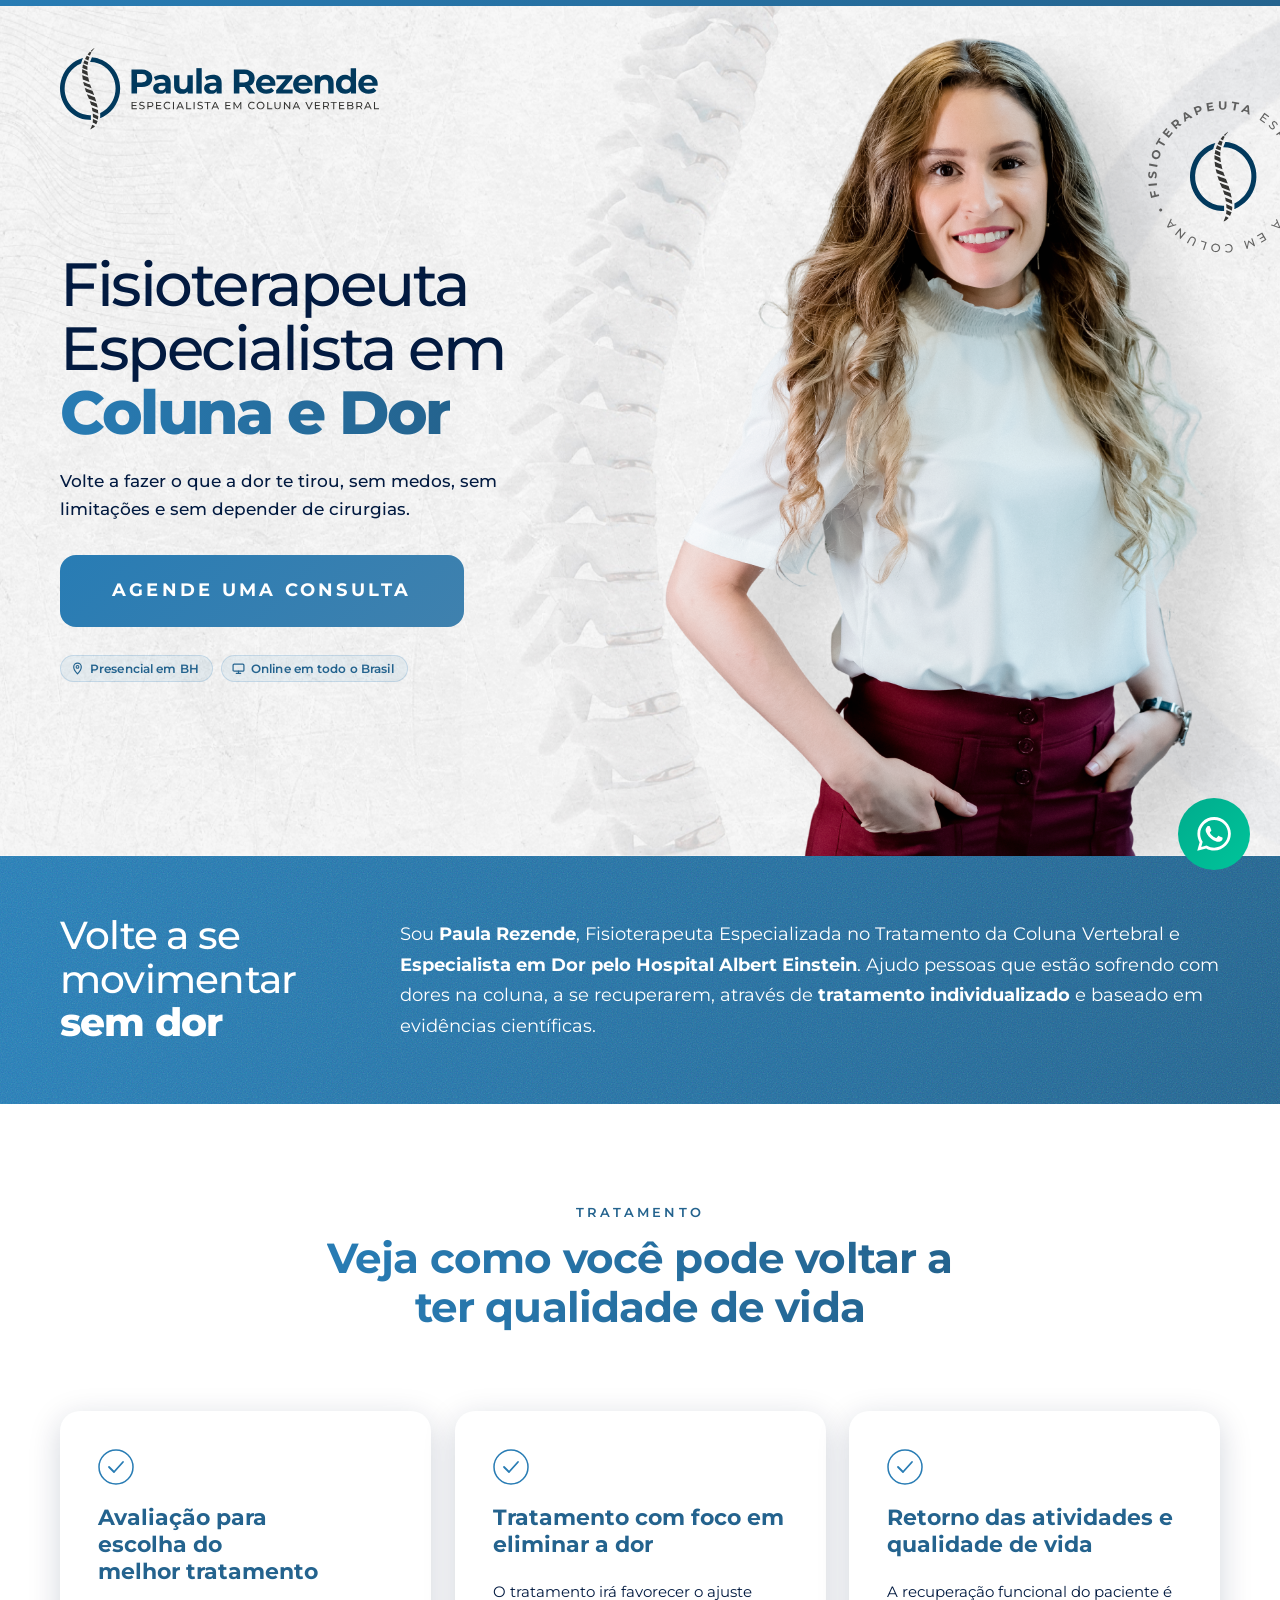
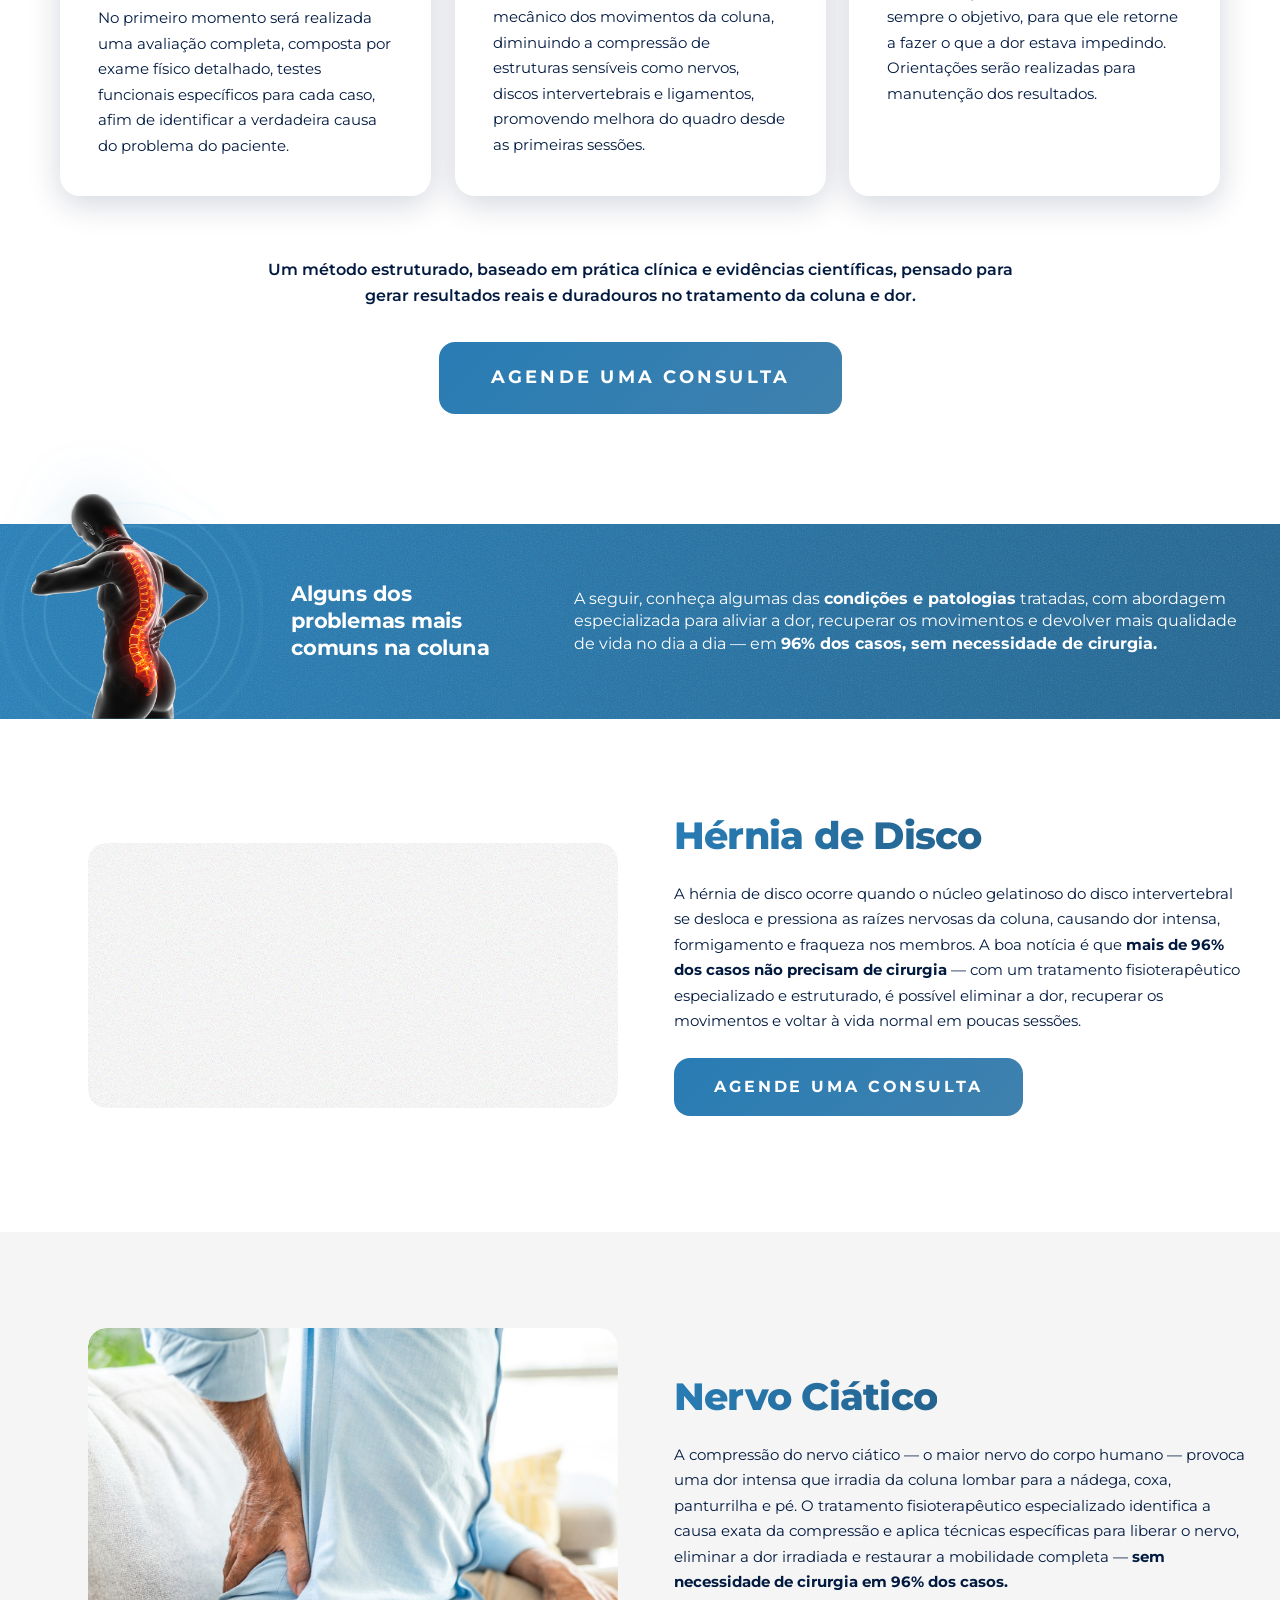
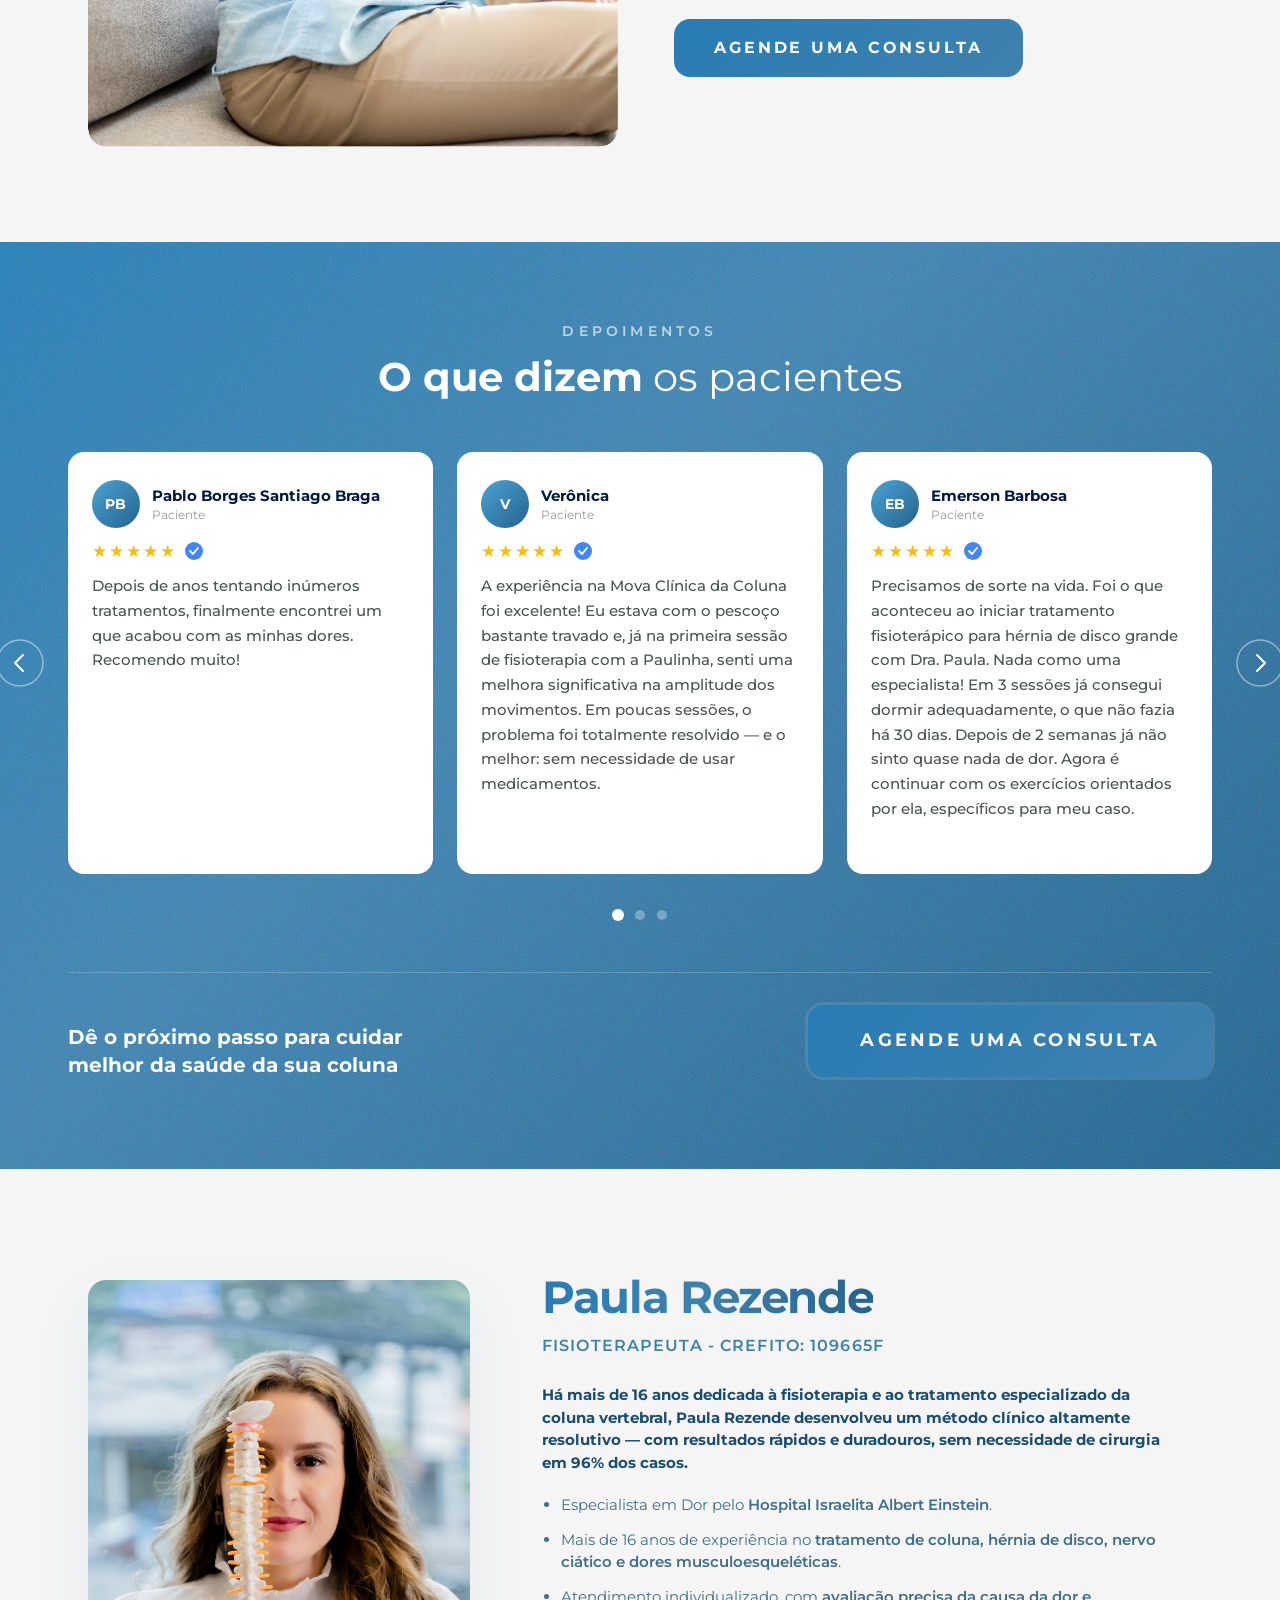
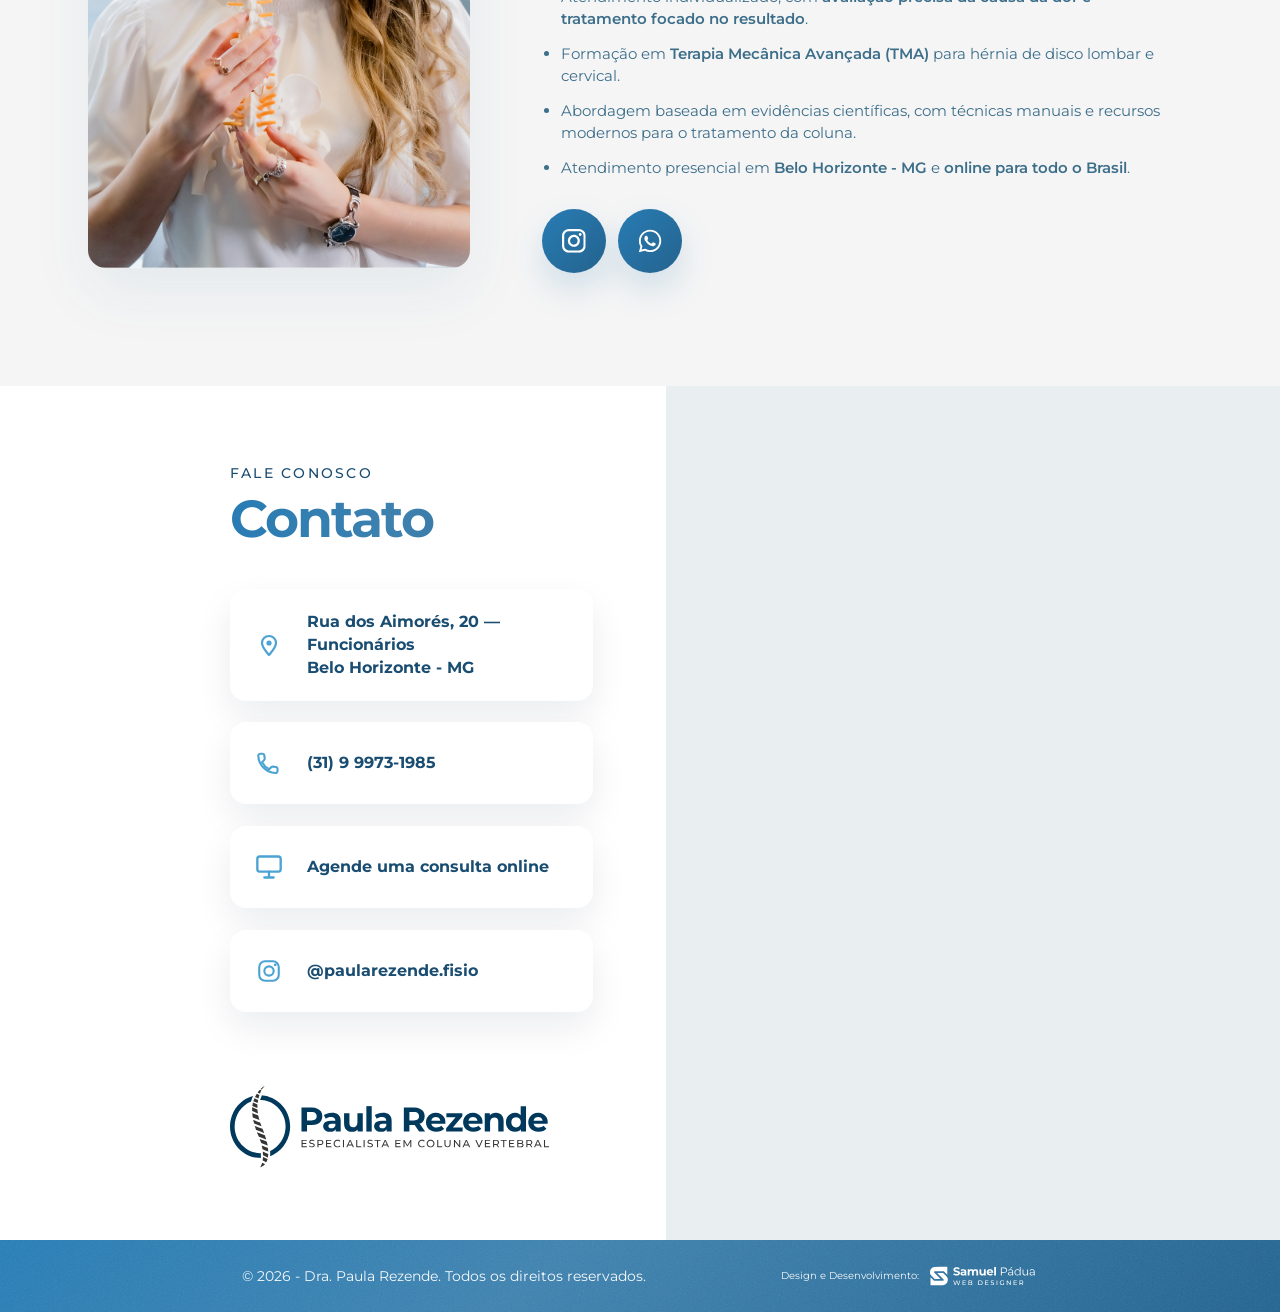
==== commit fbd6f7e7: "content: corrige preposição 'do' para 'no' no intro block" ====
--- a/index.html
+++ b/index.html
@@ -160,7 +160,7 @@
 
       <div class="intro-right">
         <p>
-          Sou <strong>Paula Rezende</strong>, Fisioterapeuta Especializada do Tratamento da Coluna Vertebral e <strong>Especialista em Dor pelo Hospital Albert Einstein</strong>. Ajudo pessoas que estão sofrendo com dores na coluna, a se recuperarem, através de <strong>tratamento individualizado</strong> e baseado em evidências científicas.
+          Sou <strong>Paula Rezende</strong>, Fisioterapeuta Especializada no Tratamento da Coluna Vertebral e <strong>Especialista em Dor pelo Hospital Albert Einstein</strong>. Ajudo pessoas que estão sofrendo com dores na coluna, a se recuperarem, através de <strong>tratamento individualizado</strong> e baseado em evidências científicas.
         </p>
       </div>
 
--- a/style.css
+++ b/style.css
@@ -1260,7 +1260,7 @@
 
 /* ===== PROFILE BLOCK ===== */
 .profile-block {
-  background: var(--white);
+  background: #F5F5F5;
   padding: 104px 0 112px;
 }
 
